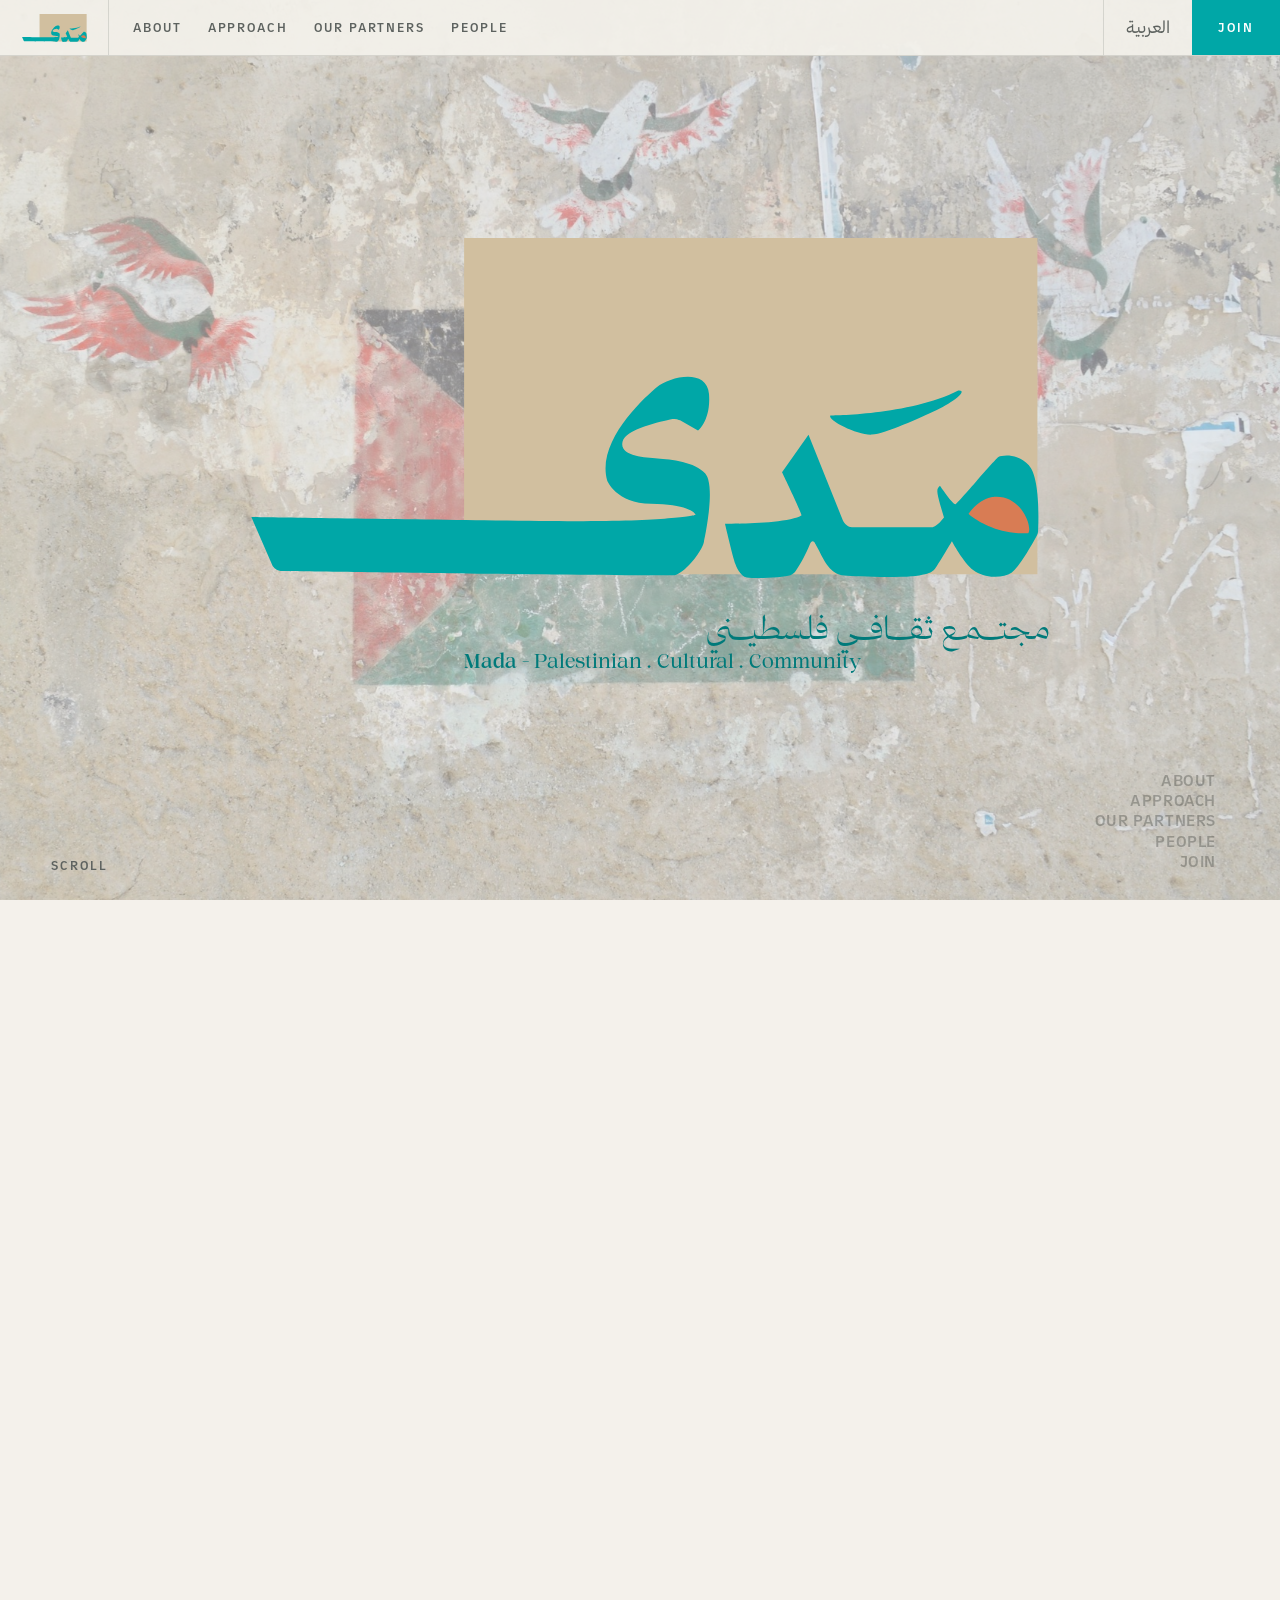
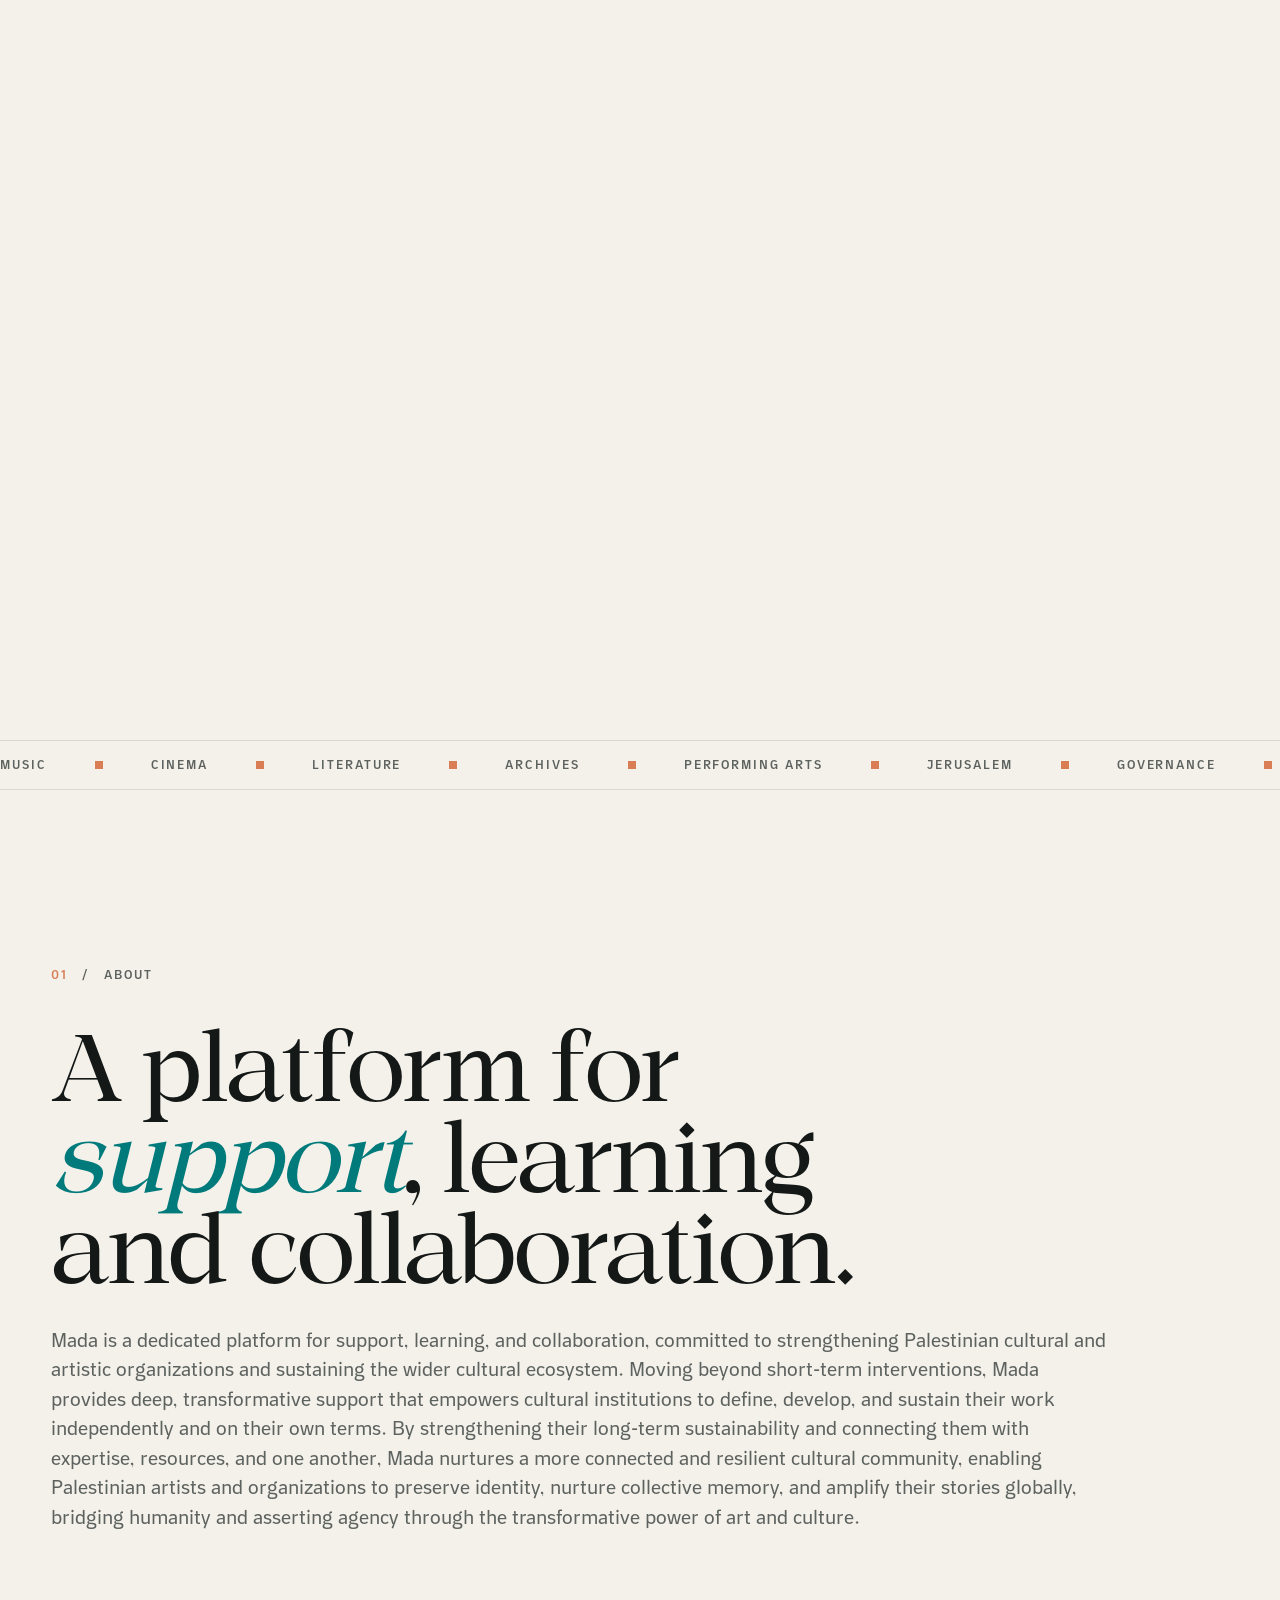
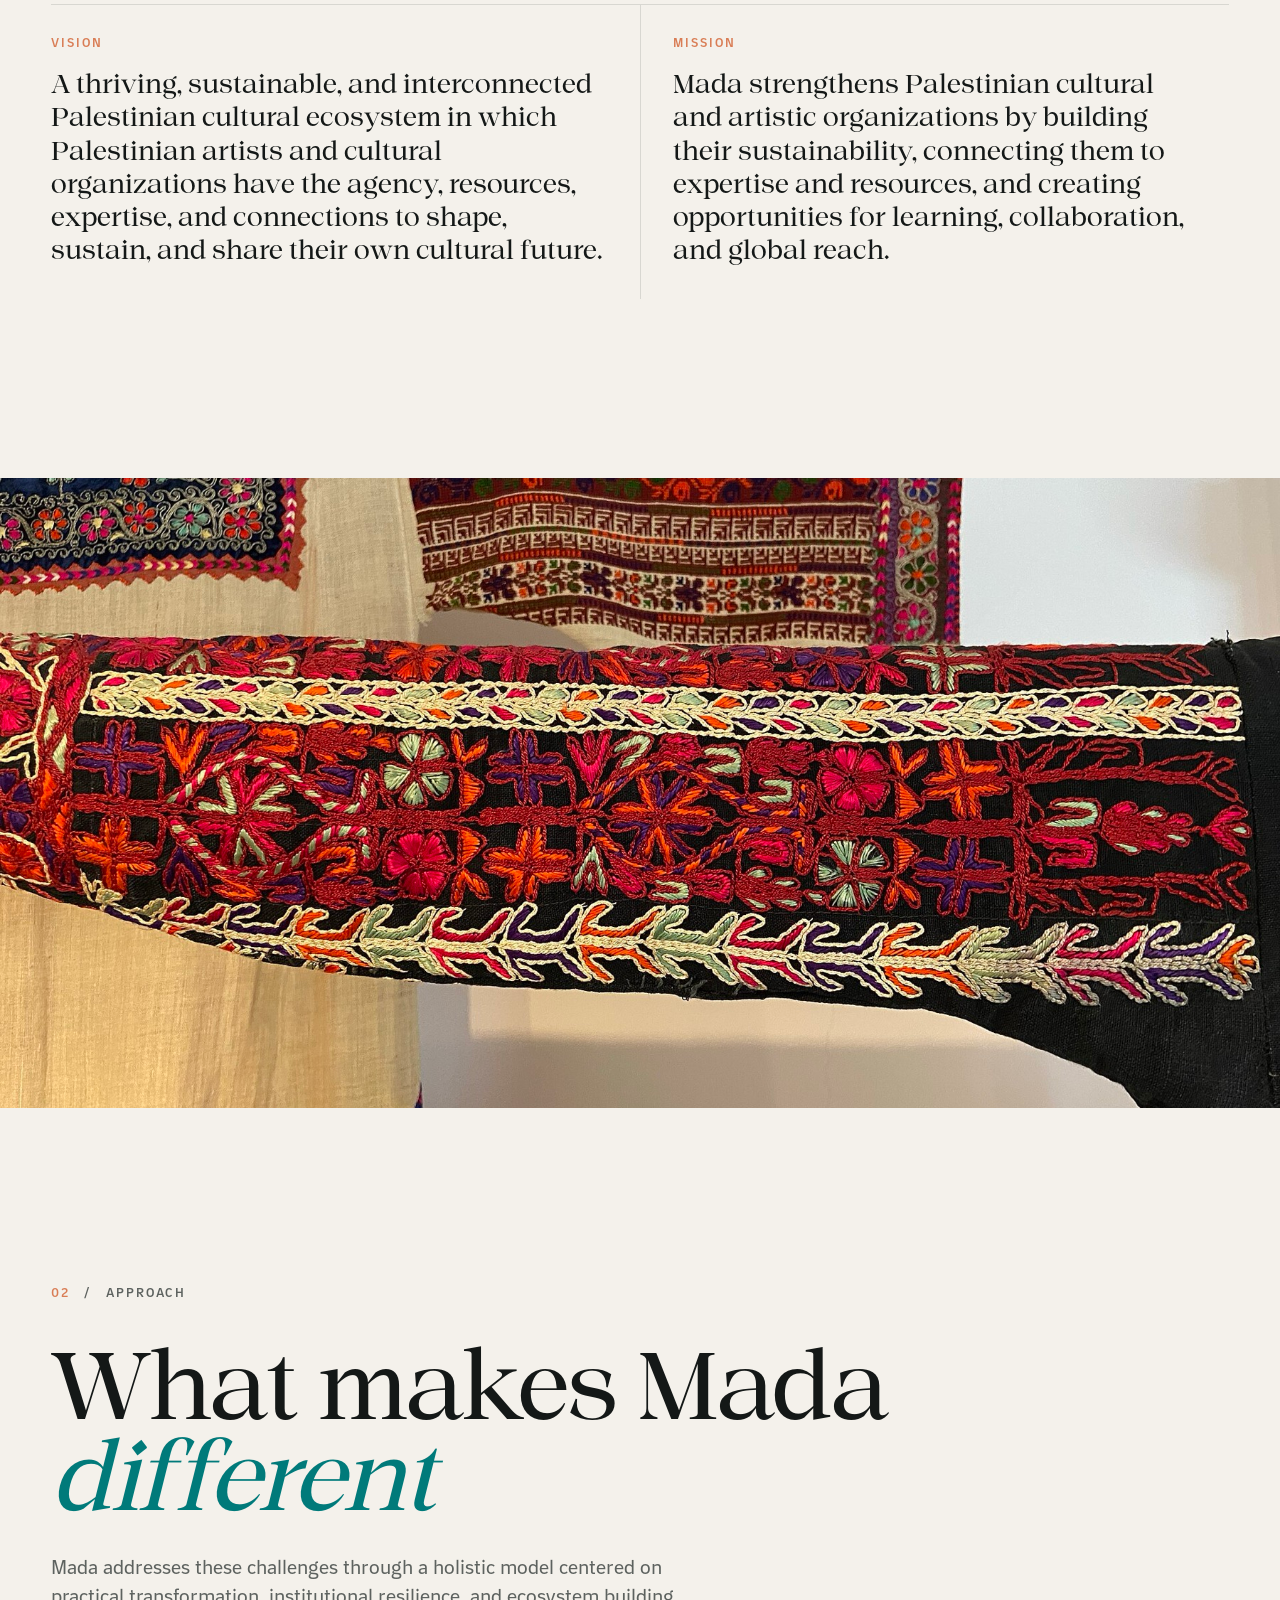
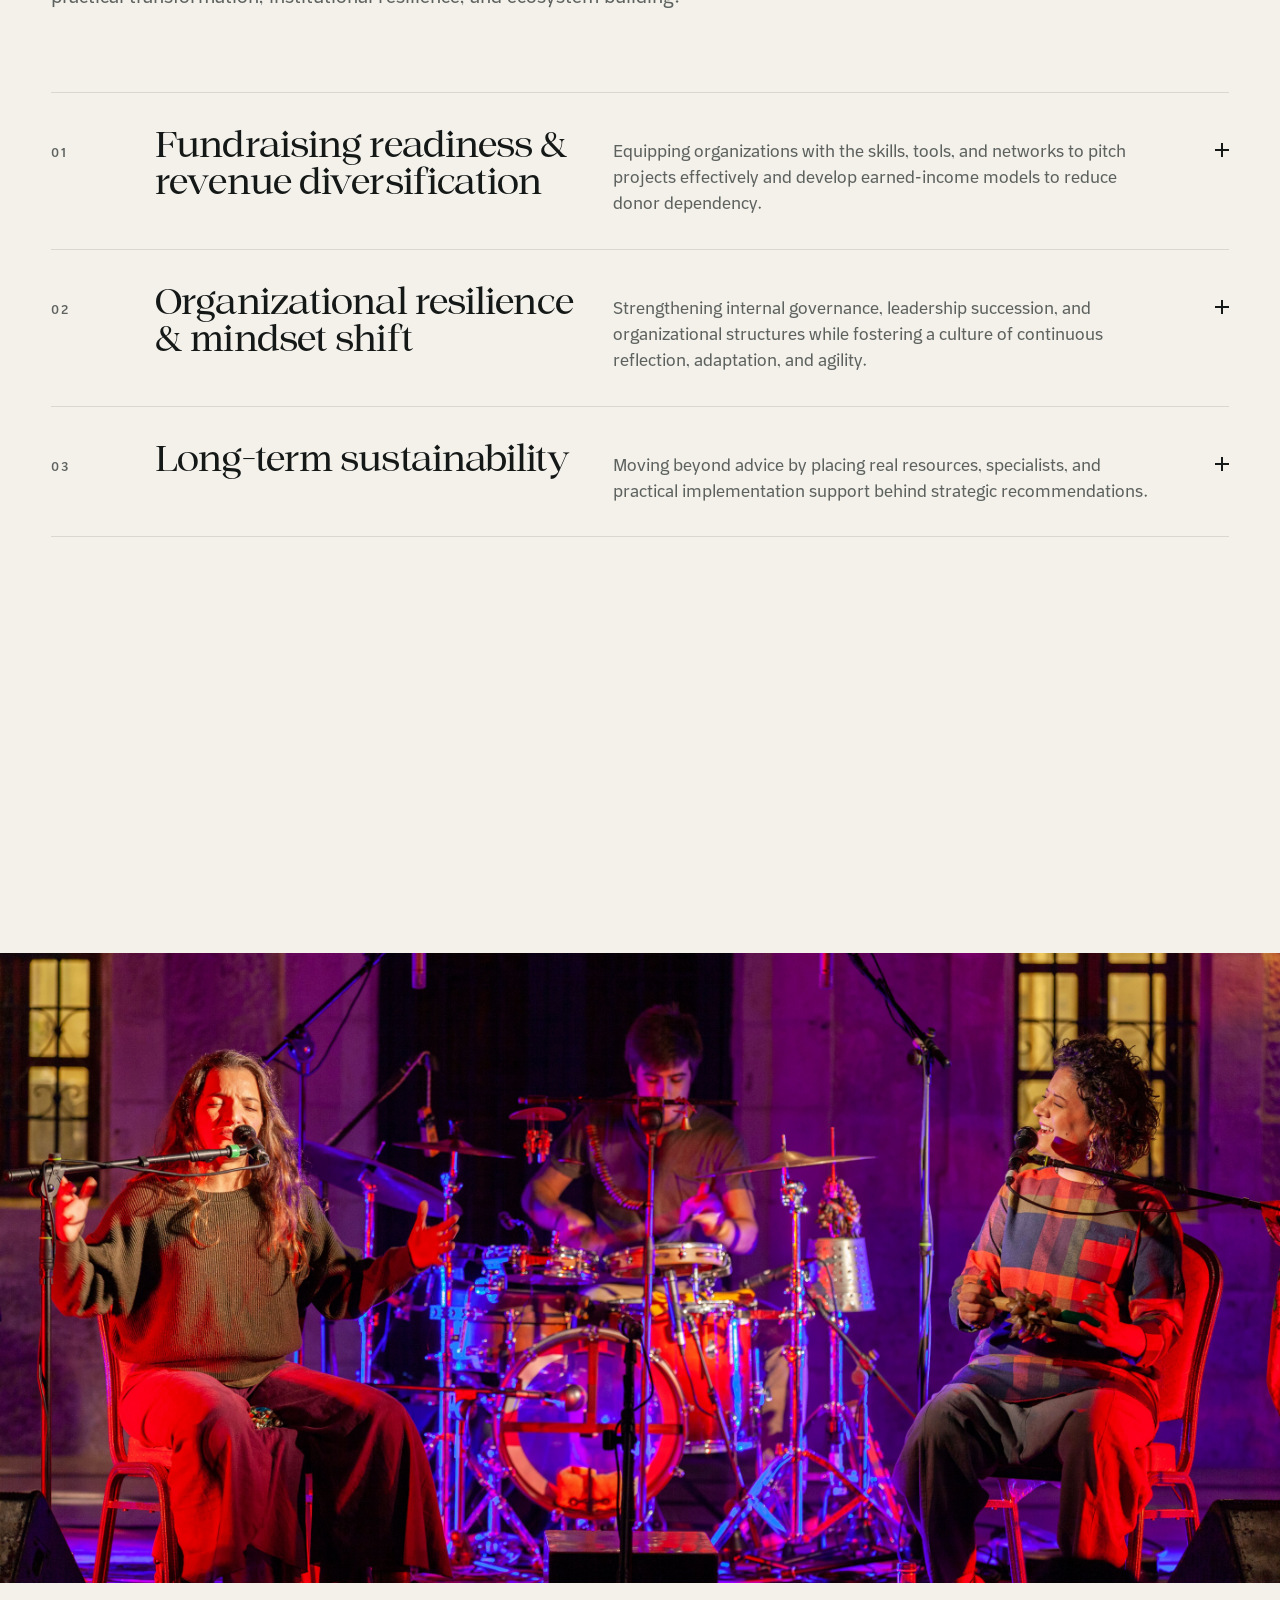
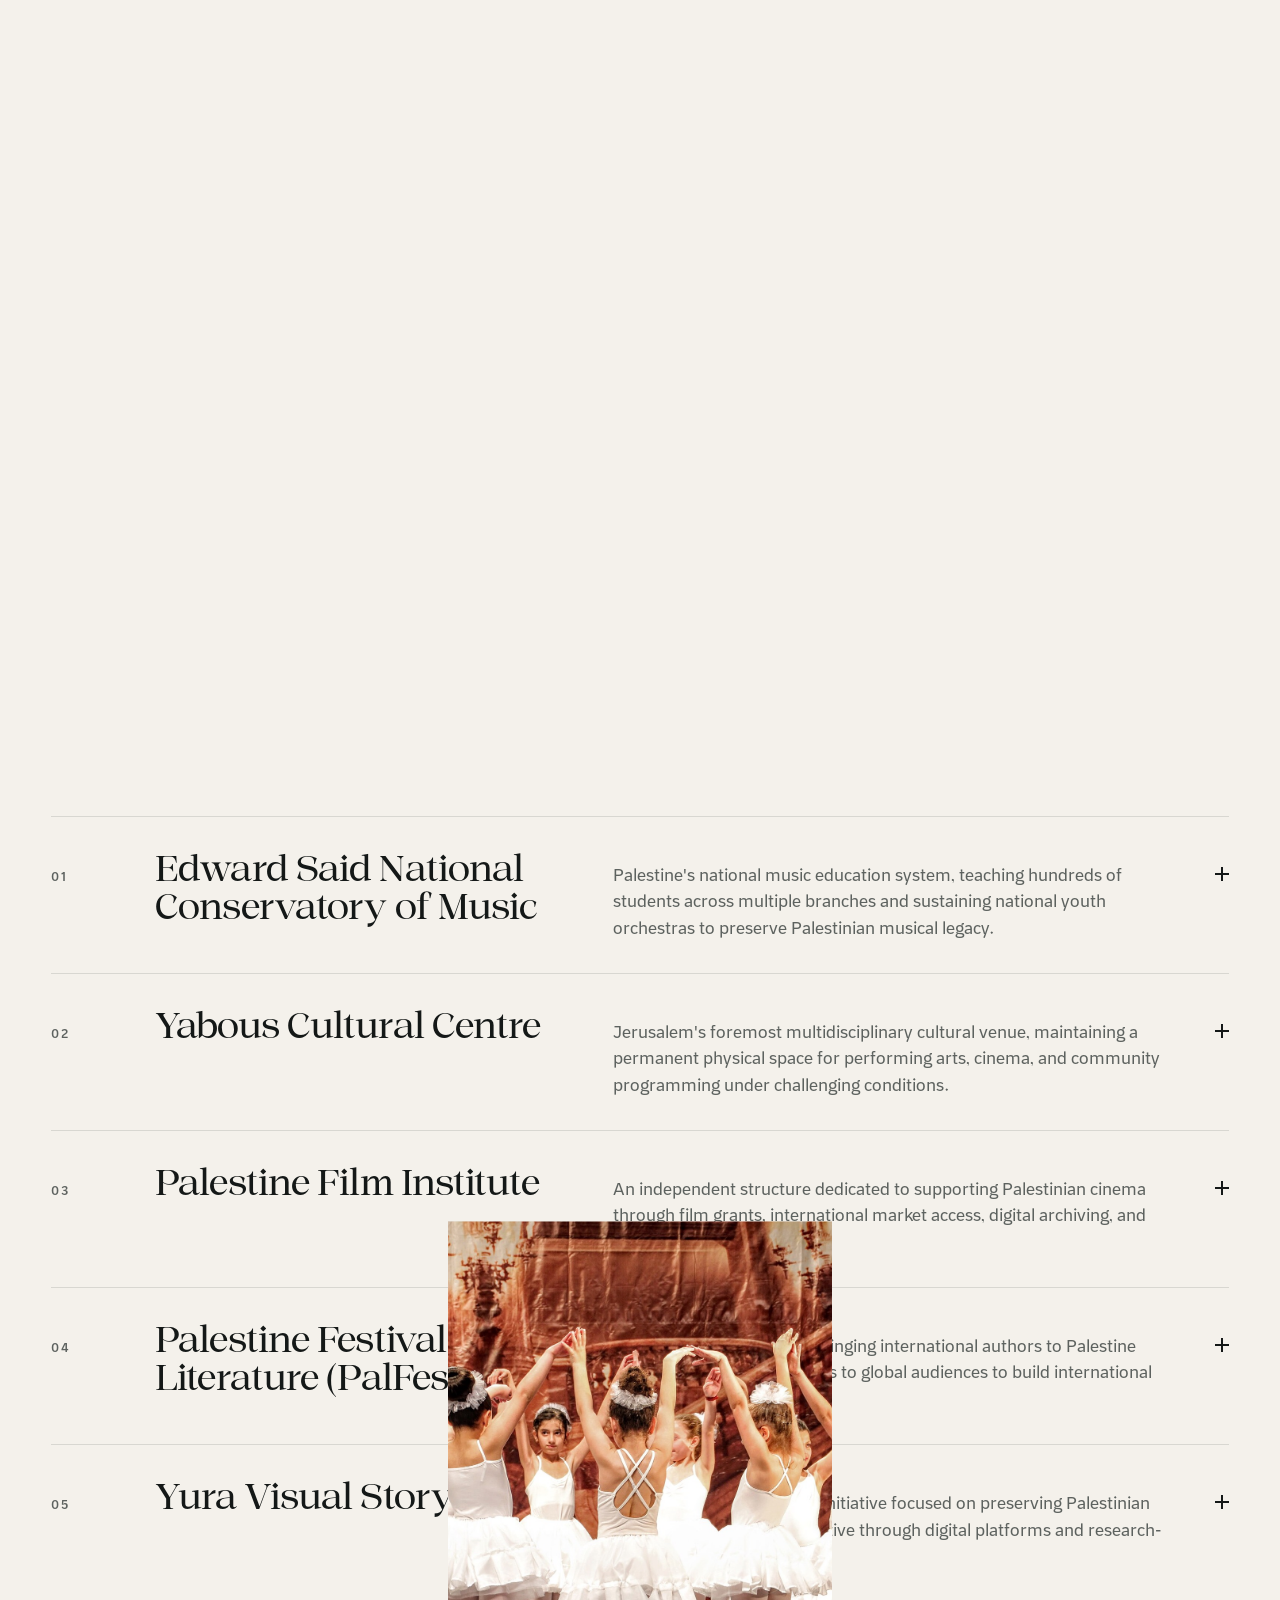
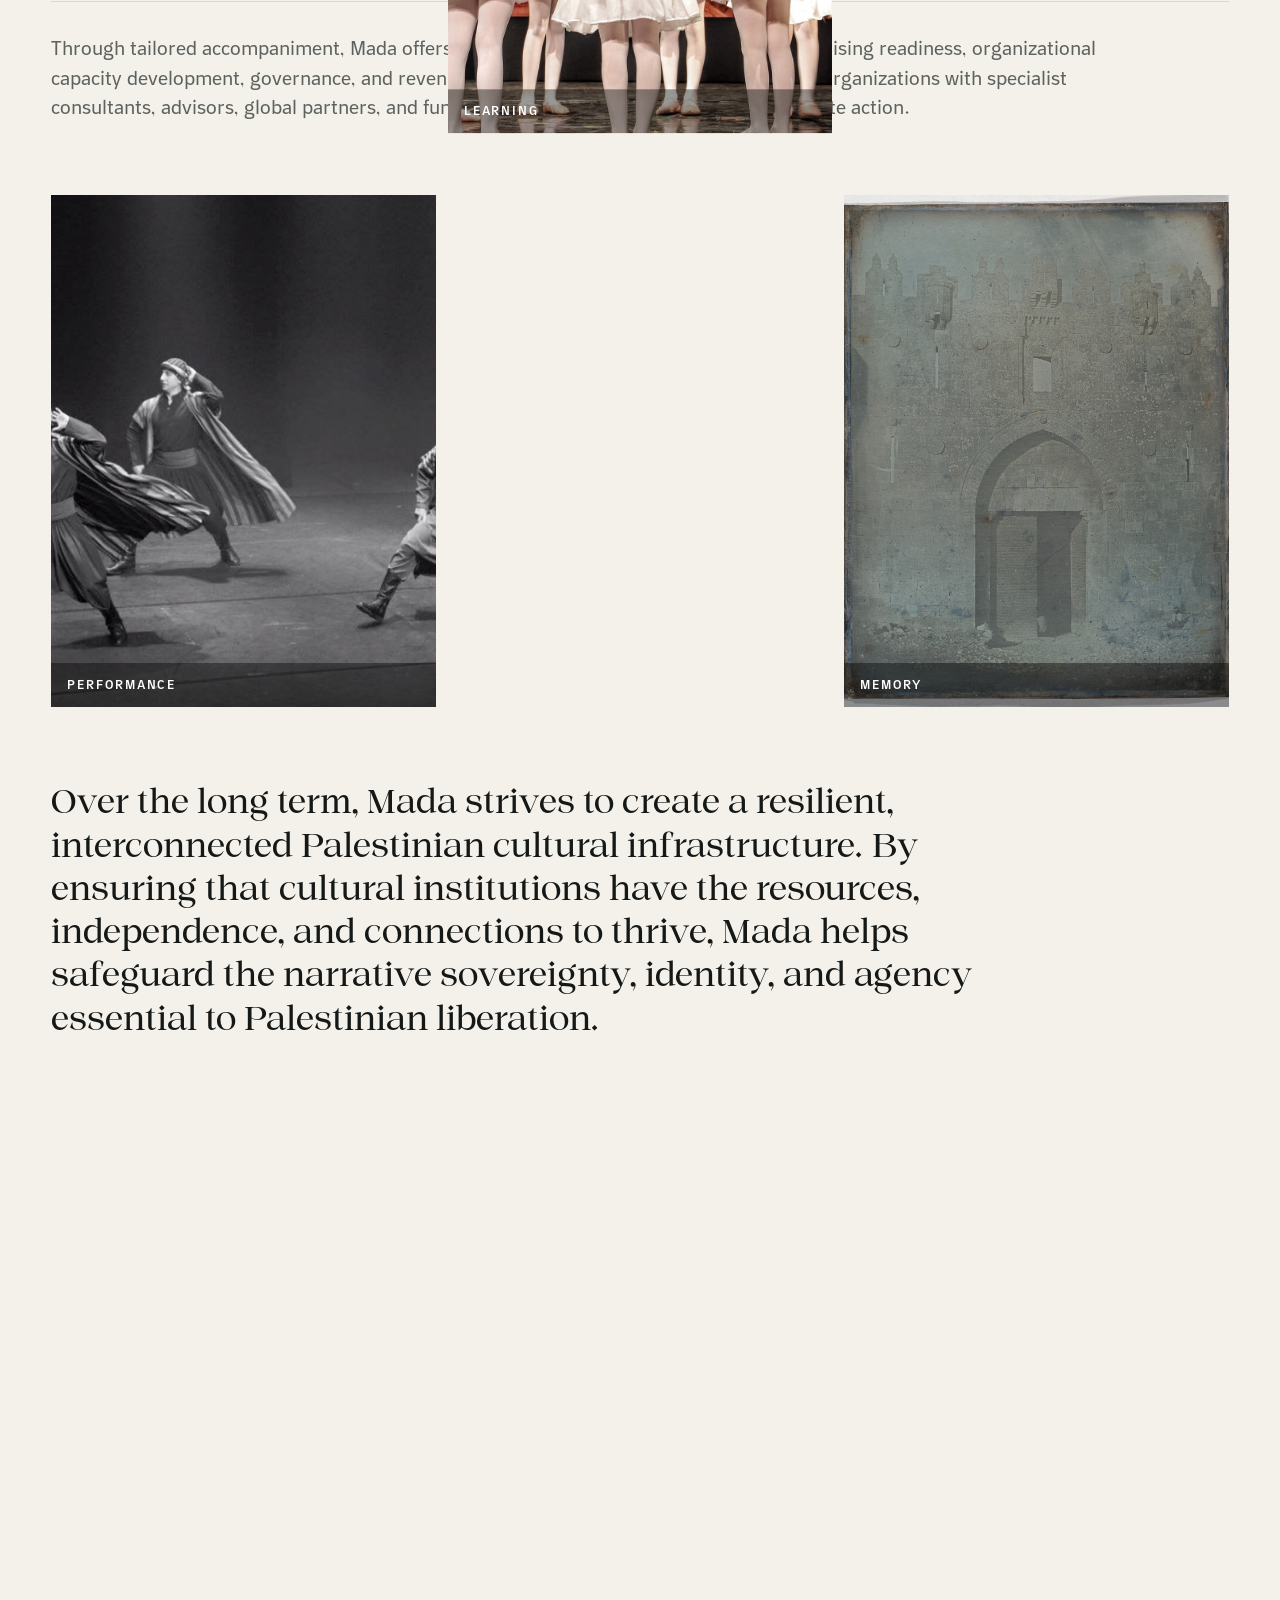
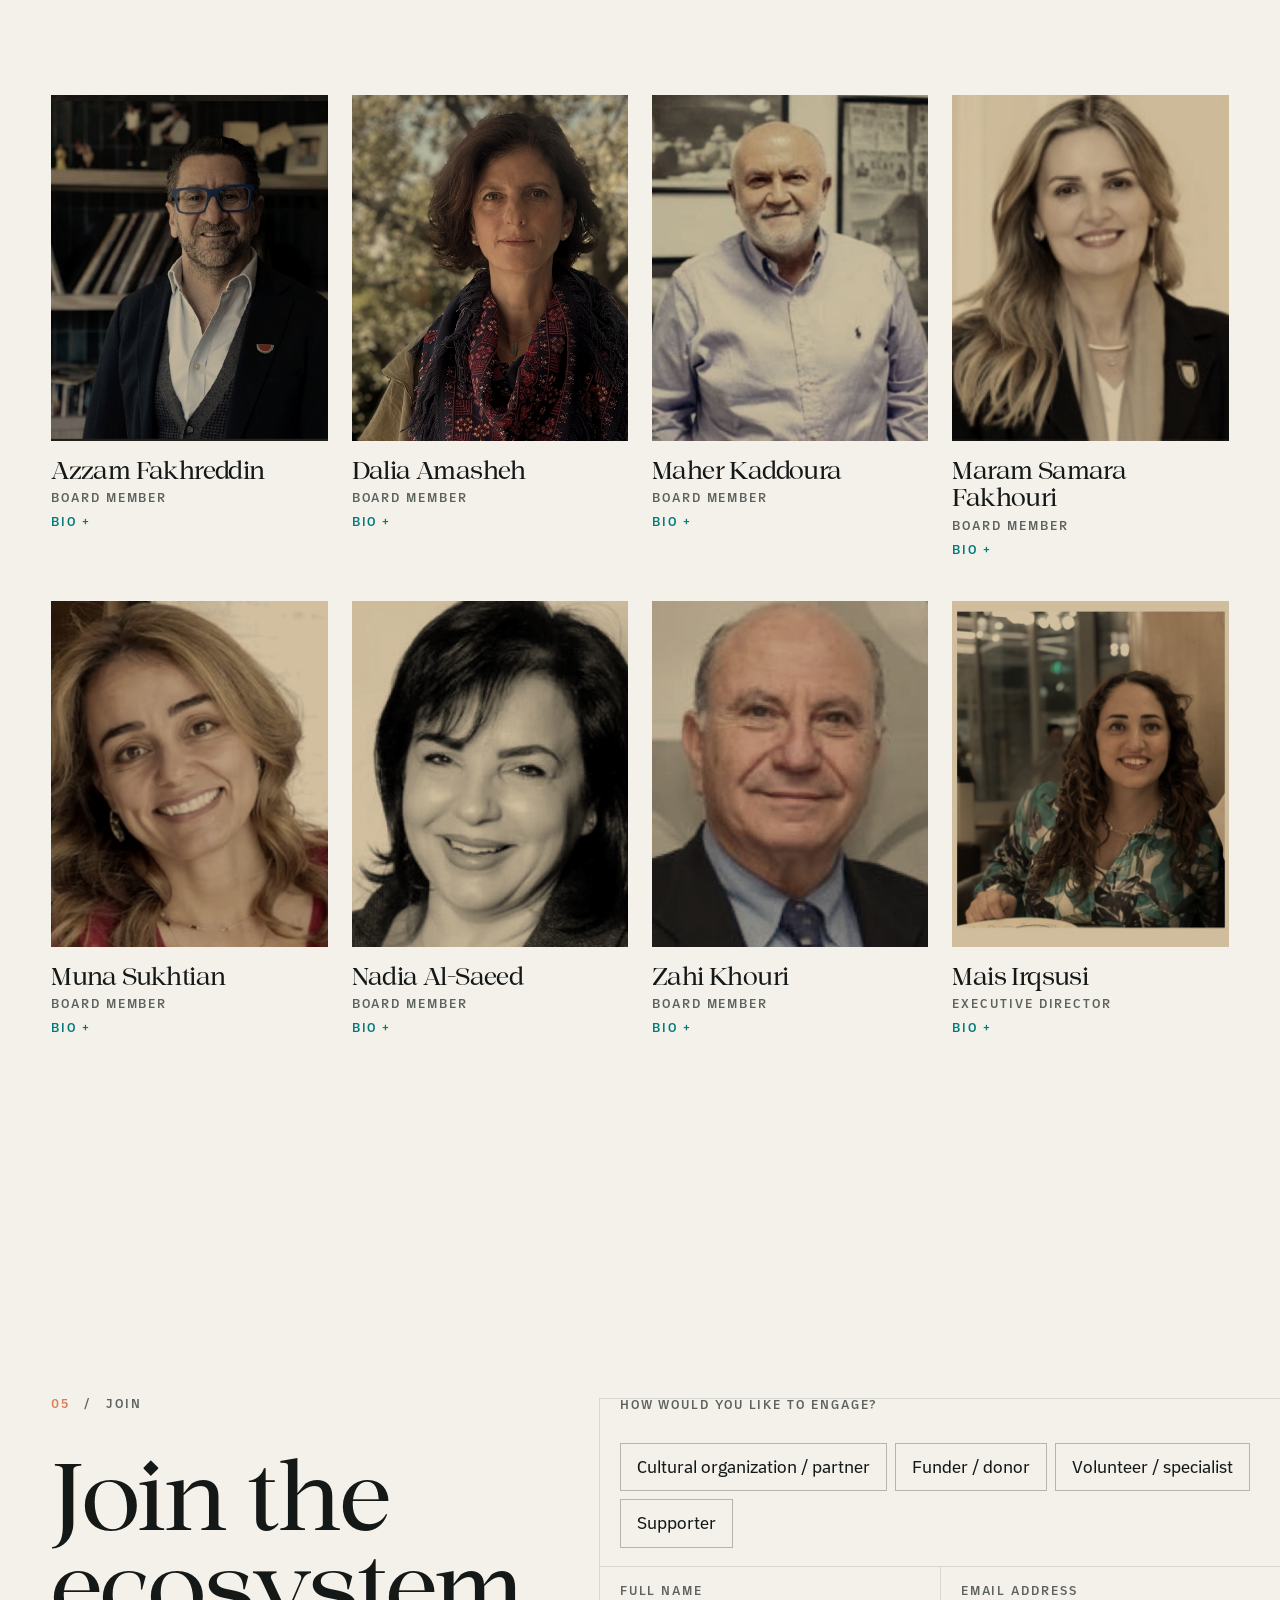
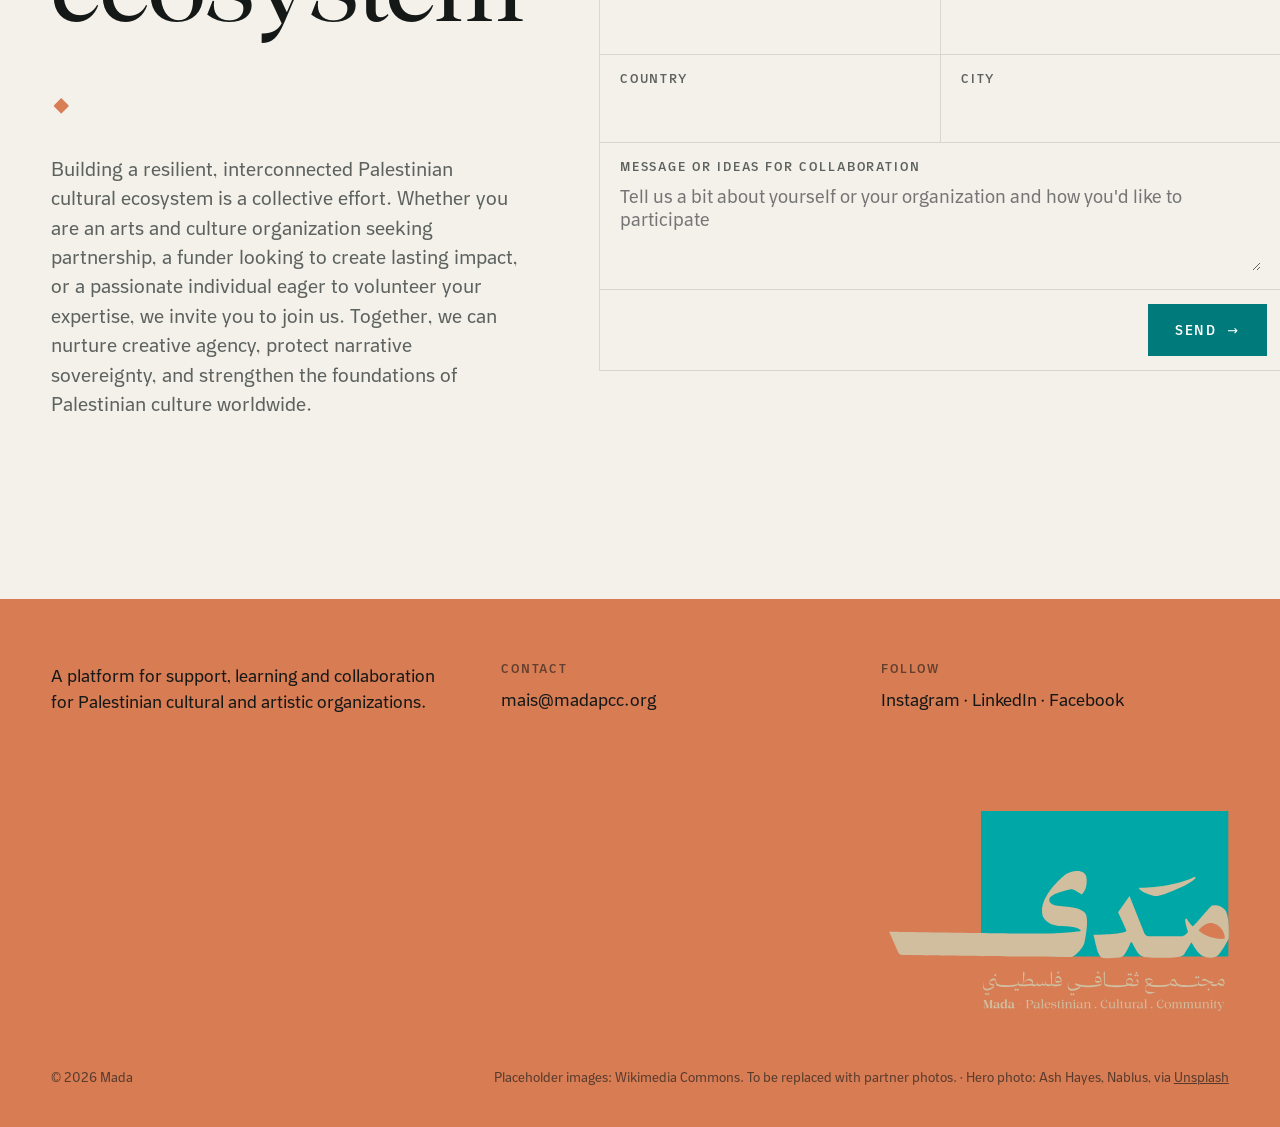
==== index.html @ 09525bff "Apply proofread Arabic copy" ====
<!doctype html>
<html lang="en" dir="ltr">
<head>
<meta charset="utf-8">
<meta name="viewport" content="width=device-width, initial-scale=1">
<title>Mada — Palestinian Cultural Community</title>
<meta name="description" content="Mada strengthens Palestinian cultural organizations so they can sustain their work on their own terms.">
<meta property="og:title" content="Mada — Palestinian Cultural Community">
<meta property="og:image" content="assets/logo.png">
<link rel="icon" href="assets/logo.png">
<style>
  /* Thmanyah license limits web embedding: confirm with ask@thmanyah.com before uploading these files live */
  @font-face { font-family: "Thmanyah Serif Display"; src: url(assets/fonts/thmanyahserifdisplay-Light.woff2) format("woff2"); font-weight: 300; font-display: swap; }
  @font-face { font-family: "Thmanyah Serif Display"; src: url(assets/fonts/thmanyahserifdisplay-Regular.woff2) format("woff2"); font-weight: 400; font-display: swap; }
  @font-face { font-family: "Thmanyah Serif Display"; src: url(assets/fonts/thmanyahserifdisplay-Medium.woff2) format("woff2"); font-weight: 500; font-display: swap; }
  @font-face { font-family: "Thmanyah Sans"; src: url(assets/fonts/thmanyahsans-Regular.woff2) format("woff2"); font-weight: 400; font-display: swap; }
  @font-face { font-family: "Thmanyah Sans"; src: url(assets/fonts/thmanyahsans-Medium.woff2) format("woff2"); font-weight: 500; font-display: swap; }
  @font-face { font-family: "Thmanyah Sans"; src: url(assets/fonts/thmanyahsans-Bold.woff2) format("woff2"); font-weight: 700; font-display: swap; }

  :root {
    /* brand */
    --sand: #d1bf9f; --teal: #00a8a8; --terra: #d97d55;
    /* roles */
    --bg: #f4f1eb; --surface: #ebe5da; --ink: #141817; --muted: #5d625f;
    --line: rgba(20, 24, 23, .12); --line-strong: rgba(20, 24, 23, .28);
    --accent: #007a7a; --on-accent: #fff; --invert-bg: #141817; --invert-fg: #f4f1eb;
    --display: "Thmanyah Serif Display", Georgia, serif;
    --text: "Thmanyah Sans", system-ui, sans-serif;
    --m: clamp(16px, 4vw, 56px);
    --ease: cubic-bezier(.16, 1, .3, 1);
  }
  * { box-sizing: border-box; }
  html { scroll-behavior: smooth; }
  body { margin: 0; background: var(--bg); color: var(--ink); font: 400 17px/1.55 var(--text); -webkit-font-smoothing: antialiased; overflow-x: hidden; }
  img { display: block; width: 100%; height: 100%; object-fit: cover; }
  a { color: inherit; text-decoration: none; }
  h1, h2, h3 { font-family: var(--display); font-weight: 400; margin: 0; letter-spacing: -.025em; }
  [dir="rtl"] :is(h1, h2, h3) { letter-spacing: 0; }
  p { margin: 0; }
  :focus-visible { outline: 2px solid var(--accent); outline-offset: 3px; }
  .label { font: 500 12px/1 var(--text); text-transform: uppercase; letter-spacing: .16em; }
  [dir="rtl"] .label { letter-spacing: 0; font-size: 14px; }

  /* Header */
  .bar { position: fixed; inset: 0 0 auto; z-index: 20; height: 56px; display: flex; align-items: stretch; background: color-mix(in srgb, var(--bg) 92%, transparent); border-bottom: 1px solid var(--line); }
  .bar > * { display: flex; align-items: center; }
  .bar .logo { padding: 0 20px; border-inline-end: 1px solid var(--line); }
  .bar .logo svg { height: 30px; width: 68px; }
  .bar nav { gap: 6px; padding: 0 14px; }
  .bar nav a { padding: 6px 10px; color: var(--muted); transition: color .15s, background .15s; }
  .bar nav a:hover, .bar nav a.on { color: #fff; background: #00a7a7; }
  .bar .end { margin-inline-start: auto; }
  .bar .lang { all: unset; cursor: pointer; padding: 0 22px; height: 100%; border-inline-start: 1px solid var(--line); color: var(--muted); }
  .bar .lang:hover { color: var(--ink); }
  .bar .cta-join { padding: 0 26px; height: 100%; background: #00a7a7; color: #fff; transition: background .2s; }
  .bar .cta-join:hover { background: var(--accent); }

  /* Section index */
  .index { position: fixed; bottom: 28px; inset-inline-end: 64px; z-index: 10; text-align: end; font: 500 15px/1.35 var(--text); text-transform: uppercase; letter-spacing: .04em; }
  .index { transition: transform .5s var(--ease); }
  .index.off { opacity: 0; pointer-events: none; }
  .index { transition: transform .5s var(--ease), opacity .4s; }
  .index a { display: block; color: var(--line-strong); transition: color .3s, opacity .5s var(--ease), transform .5s var(--ease); }
  .index a:not(.seen) { opacity: 0; transform: translateY(12px); pointer-events: none; }
  .index a { transition: color .3s, opacity .5s var(--ease), transform .5s var(--ease), font-size .4s var(--ease); }
  .index a.on { color: #00a7a7; font-weight: 700; font-size: 150%; }

  /* Hero: pinned while the mark assembles */
  .hero { height: 260vh; position: relative; }
  .stage { position: sticky; top: 0; height: 100svh; overflow: hidden; display: grid; place-items: center; }
  @keyframes spin { to { transform: rotate(360deg); } }
  .bgimg { position: absolute; inset: -6%; background: url(assets/img/hero-nablus.jpg) center / cover; opacity: .5; will-change: transform; }
  .mark { position: relative; width: min(78vw, 820px); transform: translateY(calc(var(--h, 0) * -24vh)) scale(calc(1 - var(--h, 0) * .5)); }
  .mark svg { width: 100%; height: auto; overflow: visible; display: block; }
  .mark .sq { transform-origin: 100% 50%; transform-box: fill-box; animation: sq 1.1s var(--ease) .2s both; }
  .mark .stroke { animation: stroke 1.3s var(--ease) .55s both; }
  .mark .mim { transform-box: fill-box; transform-origin: 50% 100%; animation: rise 1s var(--ease) 1s both; }
  .mark .fatha { transform-box: fill-box; animation: drop .9s var(--ease) 1.3s both; }
  .mark .dot { transform-box: fill-box; transform-origin: center; animation: pop .7s cubic-bezier(.3, 1.6, .5, 1) 1.6s both; }
  @keyframes sq { from { transform: scaleX(0); } }
  @keyframes stroke { from { transform: translateX(-60%); opacity: 0; } }
  @keyframes rise { from { transform: translateY(40%) scaleY(.6); opacity: 0; } }
  @keyframes drop { from { transform: translate(30px, -40px); opacity: 0; } }
  @keyframes pop { from { transform: scale(0); } }
  .tag { margin: 14px 0 0 28.5%; font-family: var(--display); color: var(--accent); line-height: 1.3; transition: opacity .8s var(--ease), transform .8s var(--ease); }
  .js .tag:not(.in) { opacity: 0; transform: translateY(10px); }
  .tag .ar { font-size: clamp(18px, 2.6vw, 34px); font-weight: 300; }
  .tag .en { font-size: clamp(12px, 1.5vw, 20px); }
  .tag .en b { font-weight: 500; }
  .lead { position: absolute; inset: auto 0 0; min-height: 34vh; padding: clamp(32px, 6vh, 64px) var(--m); display: grid; grid-template-columns: 1.4fr 1fr; gap: 32px; align-items: end; background: var(--terra); color: #fff; transform: translateY(calc((1 - var(--h, 0)) * 101%)); }
  .lead h1 { font-size: clamp(34px, 4.6vw, 76px); line-height: 1; }
  [dir="rtl"] .lead h1 { line-height: 1.2; }
  .lead p { max-width: 30em; color: rgba(255, 255, 255, .88); }
  .lead .btn:not(.solid) { color: #fff; border-color: rgba(255, 255, 255, .5); }
  .lead .btn:not(.solid):hover { background: #fff; color: var(--ink); }
  .lead .ctas { display: flex; gap: 10px; margin-top: 24px; flex-wrap: wrap; }
  .scrollhint { position: absolute; bottom: 28px; inset-inline-start: var(--m); color: var(--muted); opacity: calc(1 - var(--h, 0) * 3); }

  /* Buttons */
  .btn { display: inline-flex; align-items: center; gap: 10px; height: 52px; padding: 0 26px; font: 500 13px var(--text); text-transform: uppercase; letter-spacing: .14em; border: 1px solid var(--line-strong); background: transparent; color: var(--ink); cursor: pointer; transition: background .15s, color .15s, border-color .15s; }
  [dir="rtl"] .btn { letter-spacing: 0; font-size: 15px; }
  .btn:hover { background: var(--invert-bg); color: var(--invert-fg); border-color: transparent; }
  .btn.solid { background: var(--accent); color: var(--on-accent); border-color: transparent; }
  .btn.solid:hover { background: var(--invert-bg); }
  .btn .arr { transition: transform .3s var(--ease); }
  .btn:hover .arr { transform: translateX(4px); }
  [dir="rtl"] .btn .arr { transform: scaleX(-1); }

  /* Marquee */
  .marquee { border-block: 1px solid var(--line); overflow: hidden; padding: 18px 0; background: var(--bg); position: relative; z-index: 2; }
  .track { display: flex; gap: 48px; width: max-content; animation: slide 40s linear infinite; }
  [dir="rtl"] .track { animation-name: slide-rtl; }
  .marquee:hover .track { animation-play-state: paused; }
  .track span { display: inline-flex; align-items: center; gap: 48px; white-space: nowrap; color: var(--muted); }
  .track span::after { content: ""; width: 8px; height: 8px; background: var(--terra); }
  @keyframes slide { to { transform: translateX(-50%); } }
  @keyframes slide-rtl { to { transform: translateX(50%); } }

  /* Sections */
  section.block { padding: clamp(96px, 14vw, 180px) var(--m); position: relative; z-index: 2; background: var(--bg); }
  .head { display: flex; gap: 14px; color: var(--muted); margin-bottom: 40px; }
  .head b { color: var(--terra); font-weight: 500; }
  .big { font-size: clamp(44px, 7.4vw, 124px); line-height: .96; max-width: 14ch; }
  [dir="rtl"] .big { line-height: 1.2; }
  .big .w { display: inline-block; }
  .big .hl { color: var(--accent); font-style: italic; }
  [dir="rtl"] .big .hl { font-style: normal; }
  .sub { max-width: 34em; margin-top: 32px; color: var(--muted); font-size: 19px; }

  /* Rows with a cursor-following image */
  .rows { margin-top: 80px; border-top: 1px solid var(--line); }
  .row { display: grid; grid-template-columns: 80px 1.1fr 1.4fr 40px; gap: 24px; align-items: baseline; padding: 32px 0; border-bottom: 1px solid var(--line); }
  .row .n { color: var(--muted); }
  .row h3 { font-size: clamp(26px, 2.8vw, 44px); line-height: 1.05; transition: color .2s; }
  .row:hover h3 { color: var(--accent); }
  .row p { color: var(--muted); max-width: 36em; }
  .row .plus { justify-self: end; width: 14px; height: 14px; position: relative; transition: transform .4s var(--ease); }
  .row .plus::before, .row .plus::after { content: ""; position: absolute; background: var(--ink); inset: 6px 0; }
  .row .plus::after { inset: 0 6px; }
  .row:hover .plus { transform: rotate(90deg); }


  /* Media */
  .media { display: grid; grid-template-columns: repeat(3, 1fr); gap: 12px; margin-top: 72px; }
  .media figure { margin: 0; position: relative; aspect-ratio: 3/4; overflow: hidden; background: var(--surface); }
  .media figure:nth-child(2) { translate: 0 var(--par, 0); }
  .media img { transition: transform 1.2s var(--ease); }
  .media figure:hover img { transform: scale(1.06); }
  .media figcaption { position: absolute; inset: auto 0 0; padding: 16px; color: #fff; background: rgba(0, 0, 0, .4); display: flex; justify-content: space-between; }

  .sub.wide { max-width: 56em; }
  .vm { display: grid; grid-template-columns: 1fr 1fr; gap: 0; margin-top: 72px; border-top: 1px solid var(--line); }
  .vm > div { padding: 32px 32px 32px 0; }
  .vm > div + div { border-inline-start: 1px solid var(--line); padding-inline-start: 32px; }
  .vm .label { color: var(--terra); display: block; margin-bottom: 18px; }
  .vm p { font-family: var(--display); font-size: clamp(22px, 2vw, 30px); line-height: 1.3; }
  .logos { display: grid; grid-template-columns: repeat(5, minmax(0, 1fr)); border-top: 1px solid var(--line); border-inline-start: 1px solid var(--line); margin: 48px 0; }
  .logos .tile { display: flex; flex-direction: column; align-items: center; justify-content: center; gap: 14px; padding: 20px; text-align: center; border-bottom: 1px solid var(--line); border-inline-end: 1px solid var(--line); font-family: var(--display); font-size: 18px; line-height: 1.2; color: var(--muted); transition: background .2s, color .2s; }
  .logos .tile:hover { background: var(--surface); color: var(--ink); }
  .logos .tile span { font-size: 15px; }
  .logos img { height: 80px; max-width: 100%; width: auto; object-fit: contain; }
  .closing { font-family: var(--display); font-size: clamp(24px, 2.6vw, 40px); line-height: 1.3; max-width: 30em; margin-top: 72px; }
  /* Full-bleed photo band between sections; image drifts with scroll */
  .band { margin: 0; height: clamp(320px, 70vh, 720px); overflow: hidden; position: relative; z-index: 2; }
  .band img { width: 100%; height: 130%; object-fit: cover; translate: 0 var(--par, -15%); }
  /* Duotone: grayscale photo multiplied over sand, like one printed ink */
  .duo, .panel figure { background: var(--sand); }
  .duo img { filter: grayscale(.5) contrast(1.05); mix-blend-mode: multiply; }
  .board { display: grid; grid-template-columns: repeat(4, minmax(0, 1fr)); gap: 40px 24px; margin-top: 64px; }
  .member figure { margin: 0 0 16px; aspect-ratio: 4/5; overflow: hidden; }
  .member img { object-position: center 25%; transition: transform 1s var(--ease); }
  .member:hover img { transform: scale(1.04); }
  .member h3 { font-size: 24px; line-height: 1.15; }
  .member > .label { color: var(--muted); margin-top: 8px; }
  .member .bio { display: inline-block; margin-top: 12px; color: var(--accent); }

  /* Join */
  .join { display: grid; grid-template-columns: 1fr 1.1fr; gap: clamp(40px, 6vw, 96px); }
  .join .big .dot { color: var(--terra); }
  form { display: grid; grid-template-columns: 1fr 1fr; border-top: 1px solid var(--line); border-inline-start: 1px solid var(--line); align-self: start; }
  form > * { border-bottom: 1px solid var(--line); border-inline-end: 1px solid var(--line); }
  label { display: grid; gap: 8px; padding: 18px 20px; }
  label > span { color: var(--muted); }
  .full { grid-column: 1 / -1; }
  input, textarea { font: 400 18px var(--text); color: var(--ink); background: transparent; border: 0; padding: 4px 0; outline: 0; }
  label:focus-within { background: var(--surface); }
  textarea { min-height: 90px; resize: vertical; }
  .types { padding: 18px 20px; margin: 0; border-top: 0; border-inline-start: 0; }
  .types legend { padding: 0; color: var(--muted); }
  .types .opts { display: flex; flex-wrap: wrap; gap: 8px; margin-top: 14px; }
  .types label { padding: 0; display: block; }
  .types input { position: absolute; opacity: 0; }
  .types i { font-style: normal; display: inline-block; padding: 10px 16px; border: 1px solid var(--line-strong); cursor: pointer; transition: background .15s, color .15s; }
  .types i:hover { border-color: var(--ink); }
  .types input:checked + i { background: var(--invert-bg); color: var(--invert-fg); border-color: transparent; }
  .types input:focus-visible + i { outline: 2px solid var(--accent); outline-offset: 2px; }
  .send { display: flex; align-items: center; justify-content: space-between; gap: 16px; padding: 14px 14px 14px 20px; }
  .status { color: var(--muted); }
  .status.ok { color: var(--accent); } .status.err { color: #b0461f; }
  .hp { position: absolute; width: 1px; height: 1px; opacity: 0; overflow: hidden; pointer-events: none; }

  /* Footer */
  footer { position: relative; z-index: 2; background: #d87c54; color: var(--ink); padding: 64px var(--m) 40px; overflow: hidden; }
  footer .top { display: grid; grid-template-columns: 1.2fr 1fr 1fr; gap: 32px; }
  footer .top p { max-width: 24em; }
  footer .top .label { color: rgba(20, 24, 23, .6); margin-bottom: 12px; display: block; }
  footer .top a:hover { text-decoration: underline; text-underline-offset: 4px; }
  footer .logo-big { margin: 96px 0 0 auto; width: min(100%, 340px); }
  footer .logo-big img { width: 100%; height: auto; display: block; }
  footer .small { display: flex; justify-content: space-between; flex-wrap: wrap; gap: 12px; margin-top: 56px; font-size: 13px; color: rgba(20, 24, 23, .65); }
  @media (max-width: 860px) { footer .top { grid-template-columns: 1fr; } }

  /* Entrances (content stays visible without script) */
  .js .rv { opacity: 0; transform: translateY(28px); transition: opacity .9s var(--ease), transform .9s var(--ease); transition-delay: calc(var(--i, 0) * 70ms); }
  .js .rv.in { opacity: 1; transform: none; }
  .js .big .w { opacity: 0; transform: translateY(60%); transition: opacity .8s var(--ease), transform .8s var(--ease); transition-delay: calc(var(--i, 0) * 45ms); }
  .js .big.in .w { opacity: 1; transform: none; }

  @media (prefers-reduced-motion: reduce) {
    *, *::before, *::after { animation: none !important; transition-duration: .01ms !important; }
    .js .rv, .js .big .w { opacity: 1; transform: none; }
  }

  @media (max-width: 860px) {
    .bar nav, .index { display: none; }
    .bar .logo { padding: 0 14px; }
    .bar .lang { padding: 0 14px; }
    .bar .cta-join { padding: 0 16px; }
    .bar > * { min-width: 0; }
    .hero { height: 200vh; }
    .lead { grid-template-columns: 1fr; }
    .row { grid-template-columns: 40px 1fr 24px; } .row p { grid-column: 2 / 3; }
    .media { grid-template-columns: 1fr 1fr; } .media figure:first-child { grid-column: 1 / -1; aspect-ratio: 4/3; }
    .join, form, .vm { grid-template-columns: 1fr; }
    .vm > div + div { border-inline-start: 0; padding-inline-start: 0; border-top: 1px solid var(--line); }
    .logos { grid-template-columns: repeat(2, minmax(0, 1fr)); }
    .board { grid-template-columns: repeat(2, minmax(0, 1fr)); }
  }
</style>
</head>
<body>
<script>document.documentElement.classList.add("js")</script>

<svg width="0" height="0" style="position:absolute" aria-hidden="true">
  <defs>
    <g id="mada-mark">
      <g transform="translate(230.47 203.77)">
      <polygon class="sq" fill="#d1bf9f" points="275.7 243.9 570.4 243.9 570.4 0 154.4 0 154.4 217.6 275.7 243.9"/>
      <path class="dot" fill="#d87c54" d="M515.4,206.9c17.6,6.2,22.4,16.6,32.8,16.6s16.2-4.3,16.2-4.3l3.7-18.2-10.4-19.6-10.8-4.3-23,10.7-8.5,19.2Z"/>
      <path class="mim" fill="#00a7a7" d="M564.4,165.1c-9-9.8-20-7.3-22-6.5-2,.7-29.6,33.8-31.4,34.5-1.8.7-11.3-13.4-11.3-13.4-3.3,2.4-1.7,6.3,0,13.3l2.9,9.8-3.1,3.5c-3.6,3.4-6,3.6-6,3.6h-57.7c-2.6,0-5.6-2.7-6.6-5.1l-24.9-62.1-19.2,27.2s13.4,28,14.2,31.2c-9.4,6.5-55.6,6.2-55.6,6.2,0,0,5.4,23.3,7.6,29.4,1.3,3.8,3.5,6.5,5,8,.8.8,1.9,1.4,3.1,1.5,4.3.5,13,.6,22.4-.1s11.3-1.8,13.3-4.7c3.1-4.3,8-13.4,9.9-18.5,1.8-5,3.6-2.2,3.6-2.2,0,0,.2-.1,6.2,11.6,2.6,5.1,5.6,8.2,8.1,10,2.2,1.6,4.8,2.5,7.5,2.6,6.1.4,23.7,1.4,41.4.9,21.8-.7,23.2-4.8,24.3-5.9,1.1-1.1,12.3-20,12.3-20,0,0,8,15.3,15.6,21.1,7.6,5.8,21.1,6.2,27.6,1.8,5.4-3.6,15.1-20.8,18.2-26.6.7-1.3,1.1-2.7,1.1-4.1.4-8.4,1.1-38.6-6.6-47ZM563.7,214.1c-25.8,1.8-43.2-13.8-43.2-13.8,0,0,9.8-16,25.4-12,15.6,4,20.7,23.2,17.8,25.8Z"/>
      <path class="fatha" fill="#00a7a7" d="M420,128.7s57.3,0,93-18.1c7.5-.5-3.5,8.5-15.6,14.1-12.1,5.5-37.2,17.3-47.2,17.9-10,.6-32.2-10.4-30.1-13.9Z"/>
      <path class="stroke" fill="#00a7a7" d="M310.8,132l13.3,7.7s9.5-7.5,8-26.6c-1.5-19.1-28.6-12.6-37.7-5-9,7.5-44.2,39.2-36.2,67.8,0,0,6.2,16.5,31.9,16.9,25.7.3,32.6,6.5,32.2,8.2,0,0-21.6,5-92.9,4.4-71.3-.6-229.4-3-229.4-3l15.4,35.3s2.1,3.4,5.8,3.8c3.8.3,279.8,3.8,286,3.1,6.2-.7,19.5-16.1,21.2-24,1.7-7.9,8.2-41.1,1-49.7-7.2-8.6-25-10.3-34.6-11-9.6-.7-28.1-1.7-25.4-12.3,2.3-8.9,27.8-14.6,36.2-16.3,1.7-.3,3.5,0,5,.8Z"/>
      </g>
    </g>
  </defs>
</svg>

<header class="bar">
  <a class="logo" href="#top" aria-label="Mada home"><svg viewBox="215 195 595 265" aria-hidden="true"><use href="#mada-mark"/></svg></a>
  <nav class="label">
    <a href="#about" data-i18n="nAbout">About</a>
    <a href="#approach" data-i18n="nApproach">Approach</a>
    <a href="#partners" data-i18n="nWork">Our partners</a>
    <a href="#people" data-i18n="nPeople">People</a>
  </nav>
  <div class="end"></div>
  <button class="lang label" id="lang" type="button">العربية</button>
  <a class="cta-join label" href="#join" data-i18n="nJoin">Join</a>
</header>

<nav class="index" aria-label="Sections">
  <a href="#about" data-i18n="nAbout">About</a>
  <a href="#approach" data-i18n="nApproach">Approach</a>
  <a href="#partners" data-i18n="nWork">Our partners</a>
  <a href="#people" data-i18n="nPeople">People</a>
  <a href="#join" data-i18n="nJoin">Join</a>
</nav>

<main id="top">
  <div class="hero" id="hero">
    <div class="stage">
      <div class="bgimg" id="bgimg" aria-hidden="true"></div>
      <div class="mark">
        <svg viewBox="215 195 595 265" role="img" aria-label="Mada"><use href="#mada-mark"/></svg>
        <div class="tag" aria-hidden="true" id="tag"><div class="ar" dir="rtl" lang="ar">مجتـــمـــع ثقـــافـــي فلسطيـــني</div><div class="en" dir="ltr"><b>Mada</b> - Palestinian . Cultural . Community</div></div>
      </div>
      <p class="scrollhint label" data-i18n="scroll">Scroll</p>
      <div class="lead">
        <h1 data-i18n="h1">Strengthening the cultural infrastructure for Palestinian agency</h1>
        <div>
          <p data-i18n="lead">Preserving memory, nurturing identity, and building a sustainable, interconnected Palestinian cultural ecosystem.</p>
          <div class="ctas">
            <a class="btn solid" href="#join"><span data-i18n="cta">Join the ecosystem</span><span class="arr">→</span></a>
            <a class="btn" href="https://thisweekinpalestine.com/guarding-the-guardians-of-heritage-culture-and-narrative/" target="_blank" rel="noopener" data-i18n="more">Read the article</a>
          </div>
        </div>
      </div>
    </div>
  </div>

  <div class="marquee label" aria-hidden="true"><div class="track" id="track"></div></div>

  <section class="block" id="about">
    <div class="head label rv"><b>01</b> / <span data-i18n="nAbout">About</span></div>
    <h2 class="big" data-split data-i18n="abTitle">A platform for <span class="hl">support</span>, learning and collaboration.</h2>
    <p class="sub wide rv" data-i18n="abIntro">Mada is a dedicated platform for support, learning, and collaboration, committed to strengthening Palestinian cultural and artistic organizations and sustaining the wider cultural ecosystem. Moving beyond short-term interventions, Mada provides deep, transformative support that empowers cultural institutions to define, develop, and sustain their work independently and on their own terms. By strengthening their long-term sustainability and connecting them with expertise, resources, and one another, Mada nurtures a more connected and resilient cultural community, enabling Palestinian artists and organizations to preserve identity, nurture collective memory, and amplify their stories globally, bridging humanity and asserting agency through the transformative power of art and culture.</p>
    <div class="vm">
      <div class="rv"><span class="label" data-i18n="vT">Vision</span><p data-i18n="vision">A thriving, sustainable, and interconnected Palestinian cultural ecosystem in which Palestinian artists and cultural organizations have the agency, resources, expertise, and connections to shape, sustain, and share their own cultural future.</p></div>
      <div class="rv" style="--i:1"><span class="label" data-i18n="mT">Mission</span><p data-i18n="mission">Mada strengthens Palestinian cultural and artistic organizations by building their sustainability, connecting them to expertise and resources, and creating opportunities for learning, collaboration, and global reach.</p></div>
    </div>
  </section>

  <figure class="band" data-par><img src="assets/img/sleeves.jpg" alt="" loading="lazy"></figure>

  <section class="block" id="approach">
    <div class="head label rv"><b>02</b> / <span data-i18n="nApproach">Approach</span></div>
    <h2 class="big" data-split data-i18n="aTitle">What makes Mada <span class="hl">different</span></h2>
    <p class="sub rv" data-i18n="aSub">Mada addresses these challenges through a holistic model centered on practical transformation, institutional resilience, and ecosystem building.</p>
    <div class="rows">
      <div class="row rv" data-img="oud.jpg"><span class="n label">01</span><h3 data-i18n="p1t">Fundraising readiness &amp; revenue diversification</h3><p data-i18n="p1">Equipping organizations with the skills, tools, and networks to pitch projects effectively and develop earned-income models to reduce donor dependency.</p><span class="plus"></span></div>
      <div class="row rv" data-img="sleeves.jpg"><span class="n label">02</span><h3 data-i18n="p2t">Organizational resilience &amp; mindset shift</h3><p data-i18n="p2">Strengthening internal governance, leadership succession, and organizational structures while fostering a culture of continuous reflection, adaptation, and agility.</p><span class="plus"></span></div>
      <div class="row rv" data-img="olive.jpg"><span class="n label">03</span><h3 data-i18n="p3t">Long-term sustainability</h3><p data-i18n="p3">Moving beyond advice by placing real resources, specialists, and practical implementation support behind strategic recommendations.</p><span class="plus"></span></div>
      <div class="row rv" data-img="alley.jpg"><span class="n label">04</span><h3 data-i18n="p4t">Collaboration &amp; the wider ecosystem</h3><p data-i18n="p4">True sustainability cannot happen in isolation. Mada connects organizations across disciplines, regions, and international networks to foster shared learning, resource exchange, and collective leadership. By developing a shared pool of expertise and building bridges to global partners, Mada helps create a resilient cultural infrastructure that protects Palestinian identity, narrative, and agency.</p><span class="plus"></span></div>
    </div>
  </section>

  <figure class="band" data-par><img src="assets/img/Mina_and_Friends_3983b772c1.jpg" alt="" loading="lazy"></figure>

  <section class="block" id="partners">
    <div class="head label rv"><b>03</b> / <span data-i18n="nWork">Our partners</span></div>
    <h2 class="big" data-split data-i18n="cTitle">The 2026 <span class="hl">pilot</span> cohort</h2>
    <p class="sub rv" data-i18n="cSub">In 2026, Mada launched its inaugural pilot cohort, partnering closely with five key institutions that represent diverse art forms, geographies, and roles within Palestinian cultural life.</p>
    <div class="logos rv" id="logos"></div>
    <div class="rows" id="orgs"></div>
    <p class="sub wide rv" data-i18n="cAcc">Through tailored accompaniment, Mada offers non-prescriptive support focused on fundraising readiness, organizational capacity development, governance, and revenue diversification. We also actively connect organizations with specialist consultants, advisors, global partners, and funders to help turn strategic plans into concrete action.</p>
    <div class="media">
      <figure class="rv"><img src="assets/img/dabke.jpg" alt="Dabke dancers" loading="lazy"><figcaption class="label"><span data-i18n="fg1">Performance</span></figcaption></figure>
      <figure class="rv" style="--i:1" id="par"><img src="assets/img/ballet.jpg" alt="Ballet students in Ramallah" loading="lazy"><figcaption class="label"><span data-i18n="fg2">Learning</span></figcaption></figure>
      <figure class="rv" style="--i:2"><img src="assets/img/gate.jpg" alt="Damascus Gate, Jerusalem, 1840s" loading="lazy"><figcaption class="label"><span data-i18n="fg3">Memory</span></figcaption></figure>
    </div>
    <p class="closing rv" data-i18n="cClose">Over the long term, Mada strives to create a resilient, interconnected Palestinian cultural infrastructure. By ensuring that cultural institutions have the resources, independence, and connections to thrive, Mada helps safeguard the narrative sovereignty, identity, and agency essential to Palestinian liberation.</p>
  </section>

  <section class="block" id="people">
    <div class="head label rv"><b>04</b> / <span data-i18n="nPeople">People</span></div>
    <h2 class="big" data-split data-i18n="pplTitle">The <span class="hl">people</span> behind Mada</h2>
    <div class="board" id="board"></div>
  </section>

  <section class="block join" id="join">
    <div>
      <div class="head label rv"><b>05</b> / <span data-i18n="nJoin">Join</span></div>
      <h2 class="big" data-split data-i18n="jTitle">Join the ecosystem<span class="dot">.</span></h2>
      <p class="sub rv" data-i18n="jText">Building a resilient, interconnected Palestinian cultural ecosystem is a collective effort. Whether you are an arts and culture organization seeking partnership, a funder looking to create lasting impact, or a passionate individual eager to volunteer your expertise, we invite you to join us. Together, we can nurture creative agency, protect narrative sovereignty, and strengthen the foundations of Palestinian culture worldwide.</p>
    </div>
    <form id="form" novalidate class="rv">
      <input class="hp" name="website" tabindex="-1" autocomplete="off" aria-hidden="true">
      <fieldset class="types full">
        <legend class="label" data-i18n="fType">How would you like to engage?</legend>
        <div class="opts">
          <label><input type="radio" name="type" value="Organization" required><i data-i18n="o1">Cultural organization / partner</i></label>
          <label><input type="radio" name="type" value="Funder"><i data-i18n="o2">Funder / donor</i></label>
          <label><input type="radio" name="type" value="Volunteer"><i data-i18n="o3">Volunteer / specialist</i></label>
          <label><input type="radio" name="type" value="Supporter"><i data-i18n="o4">Supporter</i></label>
        </div>
      </fieldset>
      <label><span class="label" data-i18n="fName">Full name</span><input name="name" required autocomplete="name"></label>
      <label><span class="label" data-i18n="fEmail">Email address</span><input name="email" type="email" required autocomplete="email"></label>
      <label><span class="label" data-i18n="fCountry">Country</span><input name="country" autocomplete="country-name"></label>
      <label><span class="label" data-i18n="fCity">City</span><input name="city" autocomplete="address-level2"></label>
      <label class="full"><span class="label" data-i18n="fMsg">Message or ideas for collaboration</span><textarea name="message" data-i18n-ph="fMsgPh" placeholder="Tell us a bit about yourself or your organization and how you'd like to participate"></textarea></label>
      <div class="send full"><p class="status" id="status" role="status" aria-live="polite"></p><button class="btn solid" type="submit"><span data-i18n="send">Send</span><span class="arr">→</span></button></div>
    </form>
  </section>
</main>


<footer>
  <div class="top">
    <p data-i18n="fAbout">A platform for support, learning and collaboration for Palestinian cultural and artistic organizations.</p>
    <div><span class="label" data-i18n="fContact">Contact</span><a href="mailto:mais@madapcc.org">mais@madapcc.org</a></div>
    <div><span class="label" data-i18n="fFollow">Follow</span><a href="#INSTAGRAM">Instagram</a> · <a href="#LINKEDIN">LinkedIn</a> · <a href="#FACEBOOK">Facebook</a></div>
  </div>
  <div class="logo-big rv" aria-hidden="true">
    <img src="assets/logo-var-2.svg" alt="">
  </div>
  <div class="small">
    <span>© 2026 Mada</span>
    <span><span data-i18n="credits">Placeholder images: Wikimedia Commons. To be replaced with partner photos.</span> · <span data-i18n="heroCredit">Hero photo: Ash Hayes, Nablus, via</span> <a href="https://unsplash.com/photos/qQ_3Se2Vy20" style="text-decoration:underline">Unsplash</a></span>
  </div>
</footer>

<script>
// Paste the Apps Script web-app URL here after deploying google-apps-script.gs
const ENDPOINT = "";
const $ = id => document.getElementById(id);

const ORGS = [
  { img: "thobe.jpg", video: "", logo: "logo-esncm.svg", url: "https://ncm.birzeit.edu/ar", en: ["Edward Said National Conservatory of Music", "Palestine's national music education system, teaching hundreds of students across multiple branches and sustaining national youth orchestras to preserve Palestinian musical legacy."],
    ar: ["معهد إدوارد سعيد الوطني للموسيقى", "منظومة تعليم موسيقي وطنية في فلسطين، يدرّس مئات الطلبة في فروع متعددة ويرعى أوركسترات شبابية وطنية تحفظ الإرث الموسيقي الفلسطيني."] },
  { img: "dabke.jpg", video: "", logo: "logo-yabous.png", url: "https://www.facebook.com/YabousCulturalCenter/?locale=ar_AR", en: ["Yabous Cultural Centre", "Jerusalem's foremost multidisciplinary cultural venue, maintaining a permanent physical space for performing arts, cinema, and community programming under challenging conditions."],
    ar: ["مركز يبوس الثقافي", "فضاء ثقافي متعدد التخصصات في القدس، يحافظ على مكان دائم للفنون الأدائية والسينما والبرامج المجتمعية في ظروف صعبة."] },
  { img: "alley.jpg", video: "", logo: "logo-pfi.svg", url: "https://www.palestinefilminstitute.org/", en: ["Palestine Film Institute", "An independent structure dedicated to supporting Palestinian cinema through film grants, international market access, digital archiving, and worldwide broadcasting."],
    ar: ["مؤسسة الفيلم الفلسطيني", "بنية مستقلة لدعم السينما الفلسطينية عبر منح الأفلام، والوصول إلى الأسواق الدولية، والأرشفة الرقمية، والبث حول العالم."] },
  { img: "ballet.jpg", video: "", logo: "logo-palfest.webp", url: "https://www.palfest.org/", en: ["Palestine Festival of Literature (PalFest)", "An annual literary festival bringing international authors to Palestine and taking Palestinian stories to global audiences to build international cultural solidarity."],
    ar: ["احتفالية فلسطين للأدب (بالفست)", "مهرجان أدبي سنوي يستضيف كتّابًا من العالم في فلسطين، ويحمل الحكايات الفلسطينية إلى جمهور عالمي لبناء تضامن ثقافي دولي."] },
  { img: "olive.jpg", video: "", logo: "logo-yura.svg", url: "https://yuraart.org/", en: ["Yura Visual Storytelling", "An archive and storytelling initiative focused on preserving Palestinian visual art, history, and narrative through digital platforms and research-driven publications."],
    ar: ["منظمة «يُرى» للسرد البصري", "مبادرة أرشيف وسرد تركّز على حفظ الفن البصري والتاريخ والرواية الفلسطينية عبر منصات رقمية ومنشورات قائمة على البحث."] }
];

// Bios from "Board members bios.docx". Arabic bios still to be translated by the client.
const BOARD = [
  ["azzam", "Azzam Fakhreddin", "عزّام فخر الدين", "Azzam Fakhreddin is a Jordanian entrepreneur and hospitality executive with over 30 years of experience. He holds a degree in Economics and a postgraduate qualification in Hotel and Restaurant Management. As Vice-Chairman and COO of ATICO Fakhreldin Group, he oversees business development across the Middle East and Europe. Beyond business, he is committed to Palestinian cultural heritage and humanitarian causes, having published Memories of '48 and co-produced Palestine 36, Palestine's official submission for the 2026 Academy Awards, while supporting various humanitarian initiatives for Gaza. His work reflects a commitment to using business, culture, and storytelling to strengthen community ties and preserve Palestinian narratives."],
  ["dalia", "Dalia Amasheh", "داليا عماشة", "Dalia Amasheh is a Jordanian cultural entrepreneur and arts leader with over 30 years of experience across the creative industries, cultural management, tourism, and events. She is the Founder and Managing Director of Young Minds for Culture and Entertainment and the driving force behind the Alwan International Children's Festival, which brings children and families together through performing arts, street theatre, and interactive artistic experiences. She has also played a key role in major cultural festivals in Jordan and Bahrain and serves on the board of Al Dana Amphitheatre in Bahrain. Dalia holds a master's degree in Tourism Planning and Development from the University of Surrey."],
  ["maher", "Maher Kaddoura", "ماهر قدورة", "Maher Kaddoura is a Jordan-based entrepreneur, author, speaker, and social innovator of Palestinian heritage. A civil engineering graduate of the University of Nottingham, he rose to become Managing Partner at Accenture in the Middle East before pursuing entrepreneurship and innovation. Through his books, talks, and consulting work, Maher champions creative problem-solving, resilience, and leapfrogging as pathways to meaningful change. Following the loss of his son, he founded the Hikmat Road Safety initiative to improve road safety in Jordan. Having explored more than 90 countries, Maher draws on his professional and personal experiences to inspire individuals and organizations to overcome challenges and create lasting impact."],
  ["maram", "Maram Samara Fakhouri", "مرام سمارة فاخوري", "Maram is a nonprofit leader with over two decades of experience in public service, international relations, and social impact initiatives. She previously served as Director of International Affairs at the King Abdullah Design & Development Bureau (KADDB) and worked with the Private Office of HM King Abdullah on strategic national initiatives. Dedicated to healthcare advocacy and youth empowerment, Maram co-founded Jordan's first nonprofit supporting underprivileged Multiple Sclerosis (MS) patients through holistic care and system-level advocacy at the Nemat Al Tawfiq Foundation. She is equally committed to enterprise education, equipping youth with entrepreneurial skills for long-term social resilience."],
  ["muna", "Muna Sukhtian", "منى سختيان", "Muna Sukhtian is a Jordanian leader with extensive experience across the private, public, and non-profit sectors. She is Board Chair of Microfund for Women, Jordan's largest not-for-profit microfinance institution, and has contributed to advancing financial inclusion internationally. Muna serves on the boards of several leading organizations, including the Crown Prince Foundation, Abdul Hameed Shoman Foundation, and Taawon in Palestine, reflecting her commitment to empowering women and youth and advancing social impact. She previously served as Chief of Staff to Queen Rania Al Abdullah and holds a degree in biochemistry from Harvard University and an MBA from INSEAD."],
  ["nadia", "Nadia Al-Saeed", "نادية السعيد", "Nadia Al-Saeed is a prominent Jordanian banking executive and business leader who served as CEO of Bank al Etihad for 17 years, from 2008 to 2025. With a background spanning banking and public service, she previously served as Jordan's Minister of Communications and Information Technology and held senior advisory and administrative roles in the sector. Recognized among Jordan's most influential women, Nadia has made significant contributions to the country's economic and social development. She holds a bachelor's degree in Economics and Business Administration from the University of Jordan and a master's degree in Finance and Business Administration from the American University in Cairo."],
  ["zahi", "Zahi Khouri", "زاهي خوري", "Zahi Khouri is a Palestinian-American entrepreneur and business leader, born in Jaffa, and founder of The Coca-Cola Company in Palestine. He co-founded major Palestinian companies, including Paltel and PADICO, and was a founding contributor to Ibtikar Fund, Palestine's first venture capital fund. He currently chairs the NGO Development Center in Jerusalem and the Board of Trustees of Dar Al-Kalima University in Bethlehem. Recognized with the 2015 Oslo Business for Peace Award, Zahi holds an MBA from INSEAD in France and a master's degree in Engineering from the University of Stuttgart in Germany."],
  ["mais", "Mais Irqsusi", "ميس عرقسوسي", "Mais Irqsusi is a leader, organizer, and educator, and the Executive Director of Mada. Her work spans arts and culture, education, and community organizing, with a longstanding commitment to Palestine. From 2008 to 2011, she worked with the Arab Education Forum, leading programs including Safar and Hakaya. She co-founded Ahel in 2011, supporting community organizing and leadership development in Palestine, and founded Community Organizing Europe in 2019. Mais spent six years as Executive Director of the Leading Change Network (LCN), building a global network of organizers and organizations advancing people-powered change. She brings a strong track record in building resilient organizations grounded in clear strategy, deep commitment to their mission, and accountability to the people they serve. Having coached and trained hundreds of campaigns worldwide, she now brings her experience in arts, culture, and network building to Mada, returning to a field that has been central to her journey.", ["Executive Director", "المديرة التنفيذية"]]
];

const MARQUEE = {
  en: ["Music", "Cinema", "Literature", "Archives", "Performing arts", "Jerusalem", "Governance", "Fundraising", "Collective memory", "Ecosystem"],
  ar: ["موسيقى", "سينما", "أدب", "أرشيف", "فنون أدائية", "القدس", "حوكمة", "تمويل", "ذاكرة جمعية", "منظومة"]
};

// Arabic copy: mada-arabic-copy.md (approved 16 Oct 2026)
const ar = {
  nAbout: "عن مدى", nApproach: "منهجيتنا", nWork: "شركاؤنا", nPeople: "الفريق", nJoin: "انضم", scroll: "مرّر",
  h1: "تعزيز البنية التحتية الثقافية من أجل الفاعلية الفلسطينية",
  lead: "نصون الذاكرة، ونرعى الهوية، ونبني منظومة ثقافية فلسطينية مستدامة ومترابطة.",
  cta: "انضم إلى مجتمعنا", more: "اقرأ المقال",
  abTitle: "منصة <span class=\"hl\">للدعم</span> والتعلّم والتعاون.",
  abIntro: "مدى منصة مخصّصة للدعم والتعلّم والتعاون، ملتزمة بتعزيز المؤسسات الثقافية والفنية الفلسطينية واستدامة المنظومة الثقافية الأوسع. تتجاوز مدى التدخلات قصيرة المدى، فتقدّم دعمًا عميقًا وتحويليًا يمكّن المؤسسات الثقافية من تحديد عملها وتطويره واستدامته باستقلالية ووفق شروطها. ومن خلال تعزيز استدامتها طويلة المدى وربطها بالخبرات والموارد وببعضها البعض، ترعى مدى مجتمعًا ثقافيًا أكثر ترابطًا ومرونة، يمكّن الفنانين والمؤسسات الفلسطينية من صون الهوية ورعاية الذاكرة الجمعية وإيصال حكاياتهم إلى العالم، بناءً لجسور إنسانية وتأكيدًا للفاعلية عبر قوة الفن والثقافة.",
  vT: "الرؤية", vision: "منظومة ثقافية فلسطينية مزدهرة ومستدامة ومترابطة، يمتلك فيها الفنانون والمؤسسات الثقافية الفلسطينية الفاعلية والموارد والخبرات والعلاقات لصياغة مستقبلهم الثقافي واستدامته ومشاركته.",
  mT: "الرسالة", mission: "تعزّز مدى المؤسسات الثقافية والفنية الفلسطينية من خلال بناء استدامتها، وربطها بالخبرات والموارد، وخلق فرص للتعلّم والتعاون والوصول إلى العالم.",
  aTitle: "ما الذي يميّز <span class=\"hl\">مدى</span>",
  aSub: "تتصدّى مدى لهذه التحديات عبر نموذج شامل يتمحور حول التحوّل العملي، والمرونة المؤسسية، وبناء المنظومة.",
  p1t: "الجاهزية لجمع التمويل وتنويع الإيرادات", p1: "تزويد المؤسسات بالمهارات والأدوات والشبكات لعرض مشاريعها بفاعلية، وتطوير نماذج دخل ذاتي تقلّل الاعتماد على المانحين.",
  p2t: "المرونة المؤسسية وتحوّل العقلية", p2: "تعزيز الحوكمة الداخلية والتعاقب القيادي والهياكل المؤسسية، مع ترسيخ ثقافة التأمّل المستمر والتكيّف والمرونة.",
  p3t: "الاستدامة طويلة المدى", p3: "تجاوز النصيحة بوضع موارد حقيقية وخبراء ودعم تنفيذي عملي خلف التوصيات الاستراتيجية.",
  p4t: "التعاون وتعزيز المنظومة الأوسع", p4: "لا يمكن للاستدامة الحقيقية أن تتحقق بمعزل عن الآخرين. تربط مدى المؤسسات عبر التخصصات والمناطق والشبكات الدولية لتعزيز التعلّم المشترك وتبادل الموارد والقيادة الجماعية. ومن خلال تطوير قاعدة خبرات مشتركة وبناء جسور مع شركاء عالميين، تساهم مدى في خلق بنية تحتية ثقافية مرنة تحمي الهوية والرواية والفاعلية الفلسطينية.",
  cTitle: "المجموعة <span class=\"hl\">التجريبية</span> 2026",
  cSub: "أطلقت مدى عام 2026 مجموعتها التجريبية الأولى، بشراكة وثيقة مع خمس مؤسسات رئيسية تمثّل فنونًا وجغرافيات وأدوارًا متنوعة في الحياة الثقافية الفلسطينية.",
  cAcc: "من خلال مرافقة مصمّمة لكل مؤسسة، تقدّم مدى دعمًا غير إملائي يركّز على الجاهزية لجمع التمويل وتطوير القدرات المؤسسية والحوكمة وتنويع الإيرادات. كما نربط المؤسسات بمستشارين وخبراء وشركاء وممولين عالميين لتحويل الخطط الاستراتيجية إلى عمل ملموس.",
  cClose: "على المدى البعيد، تسعى مدى إلى خلق بنية تحتية ثقافية فلسطينية مرنة ومترابطة. ومن خلال ضمان امتلاك المؤسسات الثقافية للموارد والاستقلالية والعلاقات اللازمة لتزدهر، تساهم مدى في صون السيادة على الرواية والهوية والفاعلية، وهي أساسية للتحرر الفلسطيني.",
  fg1: "أداء", fg2: "تعلّم", fg3: "ذاكرة",
  pplTitle: "<span class=\"hl\">الناس</span> وراء مدى", board: "عضو مجلس الإدارة", readBio: "السيرة",
  jTitle: "انضم إلى مجتمعنا<span class=\"dot\">.</span>",
  jText: "بناء مجتمع ثقافي فلسطيني مرن ومترابط بجهد جماعي. سواء كنت مؤسسة فنية وثقافية تبحث عن شراكة، أو جهة مانحة تسعى لأثر دائم، أو فردًا شغوفًا يرغب بالتطوع بخبرته، ندعوكم للانضمام إلينا. معًا نرعى الفاعلية الإبداعية، ونحمي السيادة على الرواية، ونقوّي أسس الثقافة الفلسطينية حول العالم.",
  fType: "كيف تودّ المشاركة؟", o1: "مؤسسة ثقافية / شريك", o2: "جهة مانحة / متبرّع", o3: "متطوع / مختص", o4: "داعم",
  fName: "الاسم الكامل", fEmail: "البريد الإلكتروني", fCountry: "الدولة", fCity: "المدينة", fMsg: "رسالة أو أفكار للتعاون",
  fMsgPh: "عرّفنا بنفسك أو بمؤسستك وكيف تودّ المشاركة", send: "إرسال",
  fAbout: "منصة للدعم والتعلّم والتعاون للمؤسسات الثقافية والفنية الفلسطينية.", fContact: "تواصل", fFollow: "تابعنا",
  credits: "صور مؤقتة من ويكيميديا كومنز، تُستبدل بصور الشركاء.", heroCredit: "صورة الواجهة: آش هايز، نابلس، عبر",
  ok: "شكرًا لك! وصلتنا رسالتك.", err: "تعذّر الإرسال. حاول مرة أخرى أو راسلنا عبر البريد.", req: "اختر نوع المشاركة وأضف اسمك وبريدك."
};
const en = { board: "Board member", readBio: "Bio", ok: "Thank you. We received your message.", err: "Couldn't send. Please try again or email us.", req: "Choose how you'd like to engage, and add your name and email." };
document.querySelectorAll("[data-i18n]").forEach(el => en[el.dataset.i18n] ??= el.innerHTML);
let lang = "en";
const t = k => (lang === "ar" ? ar : en)[k];


// Wrap each word of a headline so it can rise in sequence
function splitWords(el) {
  let i = 0;
  [...el.childNodes].forEach(n => {
    if (n.nodeType === 3) {
      const frag = document.createDocumentFragment();
      n.textContent.split(/(\s+)/).forEach(w => {
        if (!w) return;
        if (/^\s+$/.test(w)) return frag.append(w);
        const s = document.createElement("span"); s.className = "w"; s.style.setProperty("--i", i++); s.textContent = w; frag.append(s);
      });
      n.replaceWith(frag);
    } else { n.classList.add("w"); n.style.setProperty("--i", i++); }
  });
}

const io = new IntersectionObserver(es => es.forEach(e => { if (e.isIntersecting) { e.target.classList.add("in"); io.unobserve(e.target); } }), { threshold: .2 });

function render() {
  document.querySelectorAll("[data-i18n]").forEach(el => el.innerHTML = t(el.dataset.i18n));
  document.querySelectorAll("[data-split]").forEach(splitWords);
  const words = MARQUEE[lang].map(w => `<span>${w}</span>`).join("");
  $("track").innerHTML = words + words;
  $("orgs").innerHTML = ORGS.map((o, i) => `<a class="row rv" href="${o.video || "soon.html"}"${o.video ? ' target="_blank" rel="noopener"' : ""} style="--i:${i}"><span class="n label">0${i + 1}</span><h3>${o[lang][0]}</h3><p>${o[lang][1]}</p><span class="plus"></span></a>`).join("");
  document.querySelectorAll("[data-i18n-ph]").forEach(el => { en[el.dataset.i18nPh] ??= el.placeholder; el.placeholder = t(el.dataset.i18nPh); });
  $("logos").innerHTML = ORGS.map(o => `<a class="tile" href="${o.url}" target="_blank" rel="noopener"><img src="assets/img/${o.logo}" alt=""><span>${o[lang][0]}</span></a>`).join("");
  $("board").innerHTML = BOARD.map(([id, n, nAr, bio, role], i) => `<article class="member rv" style="--i:${i % 4}"><figure class="duo"><img src="assets/img/board/${id}.jpg" alt="${lang === "ar" ? nAr : n}" loading="lazy"></figure><h3>${lang === "ar" ? nAr : n}</h3><p class="label">${role ? role[+(lang === "ar")] : t("board")}</p>${bio ? `<a class="label bio" href="soon.html">${t("readBio")} +</a>` : ""}</article>`).join("");
  $("lang").textContent = lang === "ar" ? "English" : "العربية";
  document.querySelectorAll(".rv:not(.in), .big:not(.in)").forEach(el => io.observe(el));
}
function setLang(l) {
  lang = l;
  document.documentElement.lang = l;
  document.documentElement.dir = l === "ar" ? "rtl" : "ltr";
  render();
  try { localStorage.setItem("lang", l); } catch {}
}
$("lang").onclick = () => setLang(lang === "ar" ? "en" : "ar");

let mx = innerWidth / 2, my = innerHeight / 2, bx = 0, by = 0;
const bgimg = $("bgimg");
addEventListener("mousemove", e => { mx = e.clientX; my = e.clientY; });

// Scroll-driven: hero shrink, active section, parallax
const hero = $("hero"), root = document.documentElement, par = $("par"), bands = [...document.querySelectorAll("[data-par]")];
const still = matchMedia("(prefers-reduced-motion: reduce)").matches;
const ids = ["about", "approach", "partners", "people", "join"];
const index = document.querySelector(".index"), idxLinks = [...index.querySelectorAll("a")];
const links = [...document.querySelectorAll(".index a, .bar nav a")];
function frame() {
  const y = scrollY, vh = innerHeight;
  const h = Math.min(1, Math.max(0, (y - vh * .2) / (hero.offsetHeight - vh * 1.4)));
  root.style.setProperty("--h", h.toFixed(3));
  let cur = "";
  ids.forEach(id => { if ($(id).getBoundingClientRect().top < vh * .5) cur = id; });
  links.forEach(a => a.classList.toggle("on", a.getAttribute("href") === "#" + cur));
  // Index climbs from bottom to top with page progress; items appear as their section is reached
  // Reaches the top when the footer arrives, then fades out so it never covers the form
  const foot = document.querySelector("footer").getBoundingClientRect().top;
  const p = Math.min(1, y / Math.max(1, y + foot - vh));
  index.classList.toggle("off", foot < vh * .9);
  index.style.transform = `translateY(${(-p * (vh - 56 - index.offsetHeight - 56)).toFixed(1)}px)`;
  idxLinks.forEach(a => a.classList.toggle("seen", $(a.getAttribute("href").slice(1)).getBoundingClientRect().top < vh * .5));
  par.style.setProperty("--par", ((par.getBoundingClientRect().top - vh / 2) * -0.08).toFixed(1) + "px");
  if (!still) bands.forEach(b => { const r = b.getBoundingClientRect(); if (r.bottom > 0 && r.top < vh) b.style.setProperty("--par", (-15 + (r.top + r.height) / (vh + r.height) * 15).toFixed(2) + "%"); });
  // Hero background drifts opposite to the cursor
  bx += ((.5 - mx / innerWidth) * 5 - bx) * .06; by += ((.5 - my / vh) * 5 - by) * .06;
  bgimg.style.transform = `translate(${bx.toFixed(2)}%, ${by.toFixed(2)}%)`;
  requestAnimationFrame(frame);
}

let saved; try { saved = localStorage.getItem("lang"); } catch {}
setLang(saved === "ar" || location.hash === "#ar" ? "ar" : "en");
requestAnimationFrame(frame);
setTimeout(() => $("tag").classList.add("in"), 1800);

const form = $("form"), status = $("status");
form.onsubmit = async e => {
  e.preventDefault();
  if (form.website.value) return;
  if (!form.checkValidity()) { status.className = "status err"; status.textContent = t("req"); return; }
  const btn = form.querySelector("[type=submit]");
  btn.disabled = true;
  const data = new FormData(form);
  data.append("lang", lang);
  try {
    if (!ENDPOINT) throw new Error("No endpoint");
    await fetch(ENDPOINT, { method: "POST", body: data, mode: "no-cors" });
    form.reset();
    status.className = "status ok"; status.textContent = t("ok");
  } catch {
    status.className = "status err"; status.textContent = t("err");
  }
  btn.disabled = false;
};
</script>
</body>
</html>
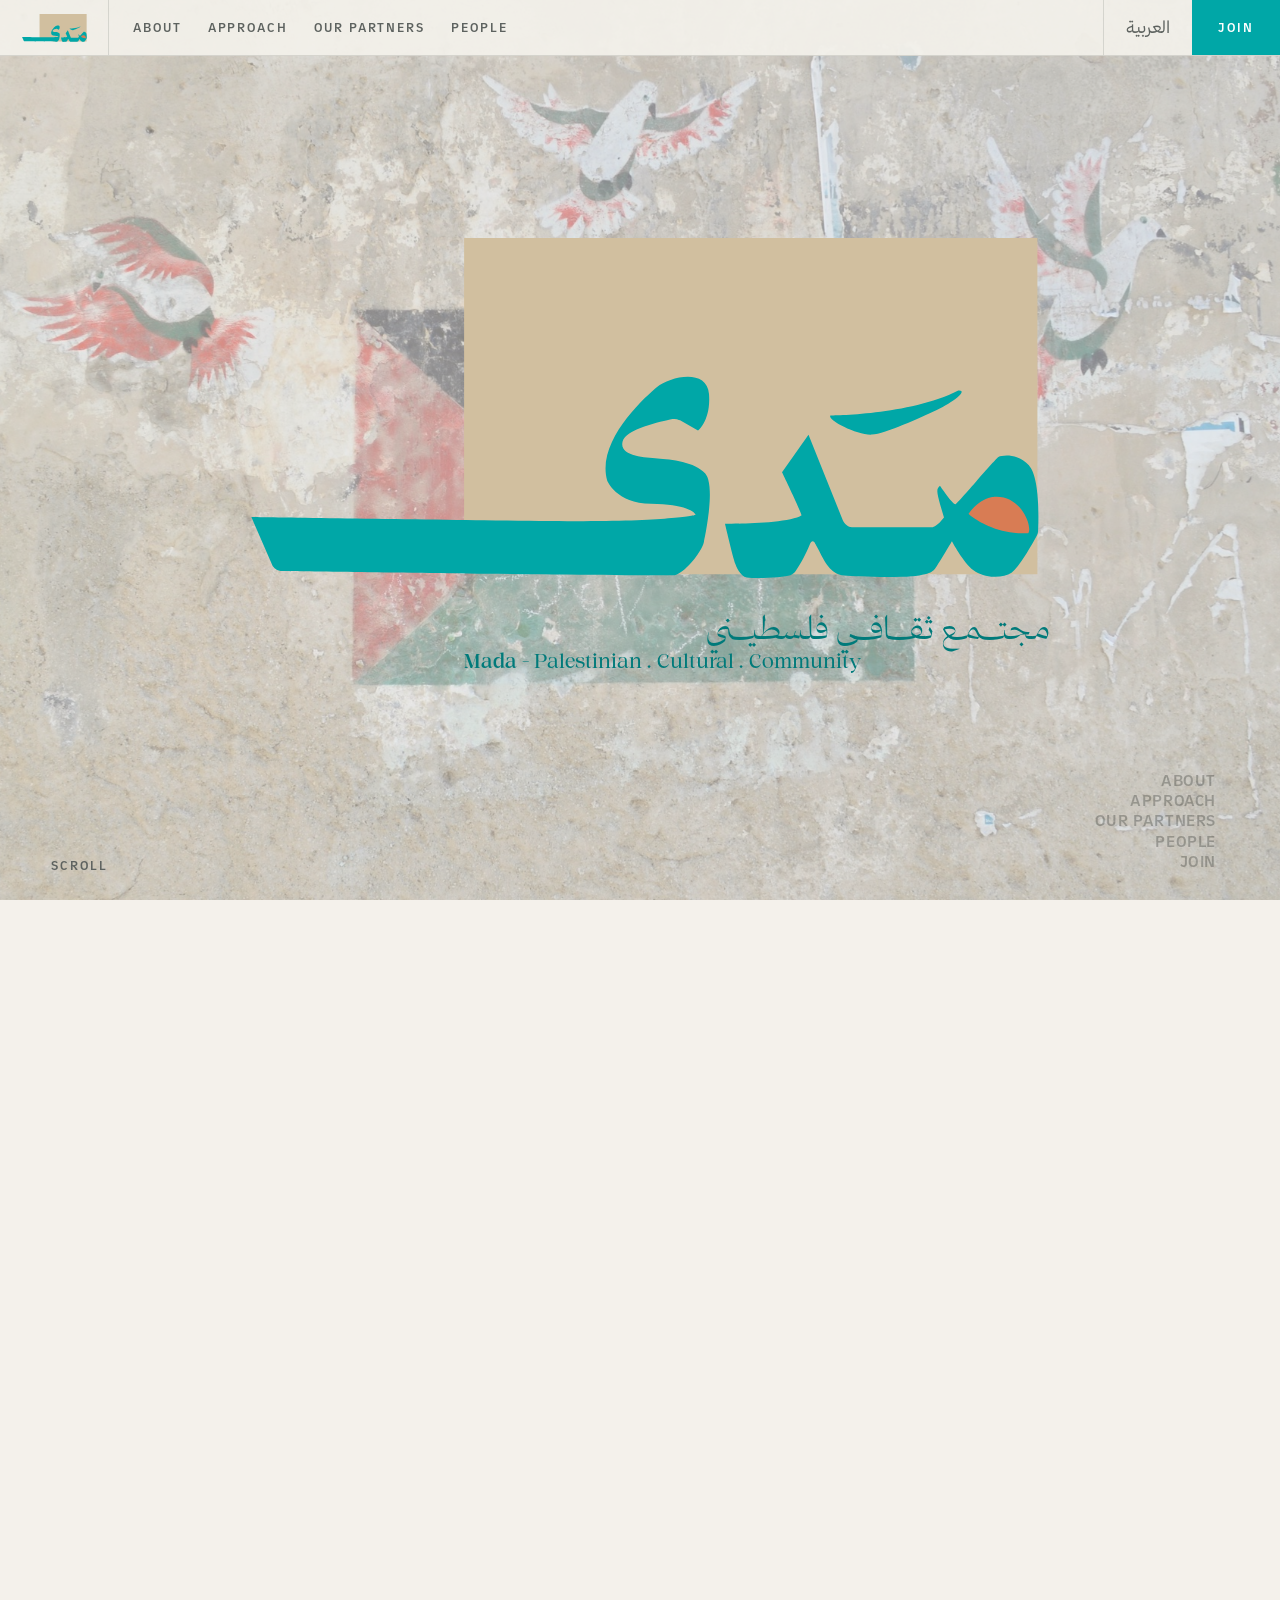
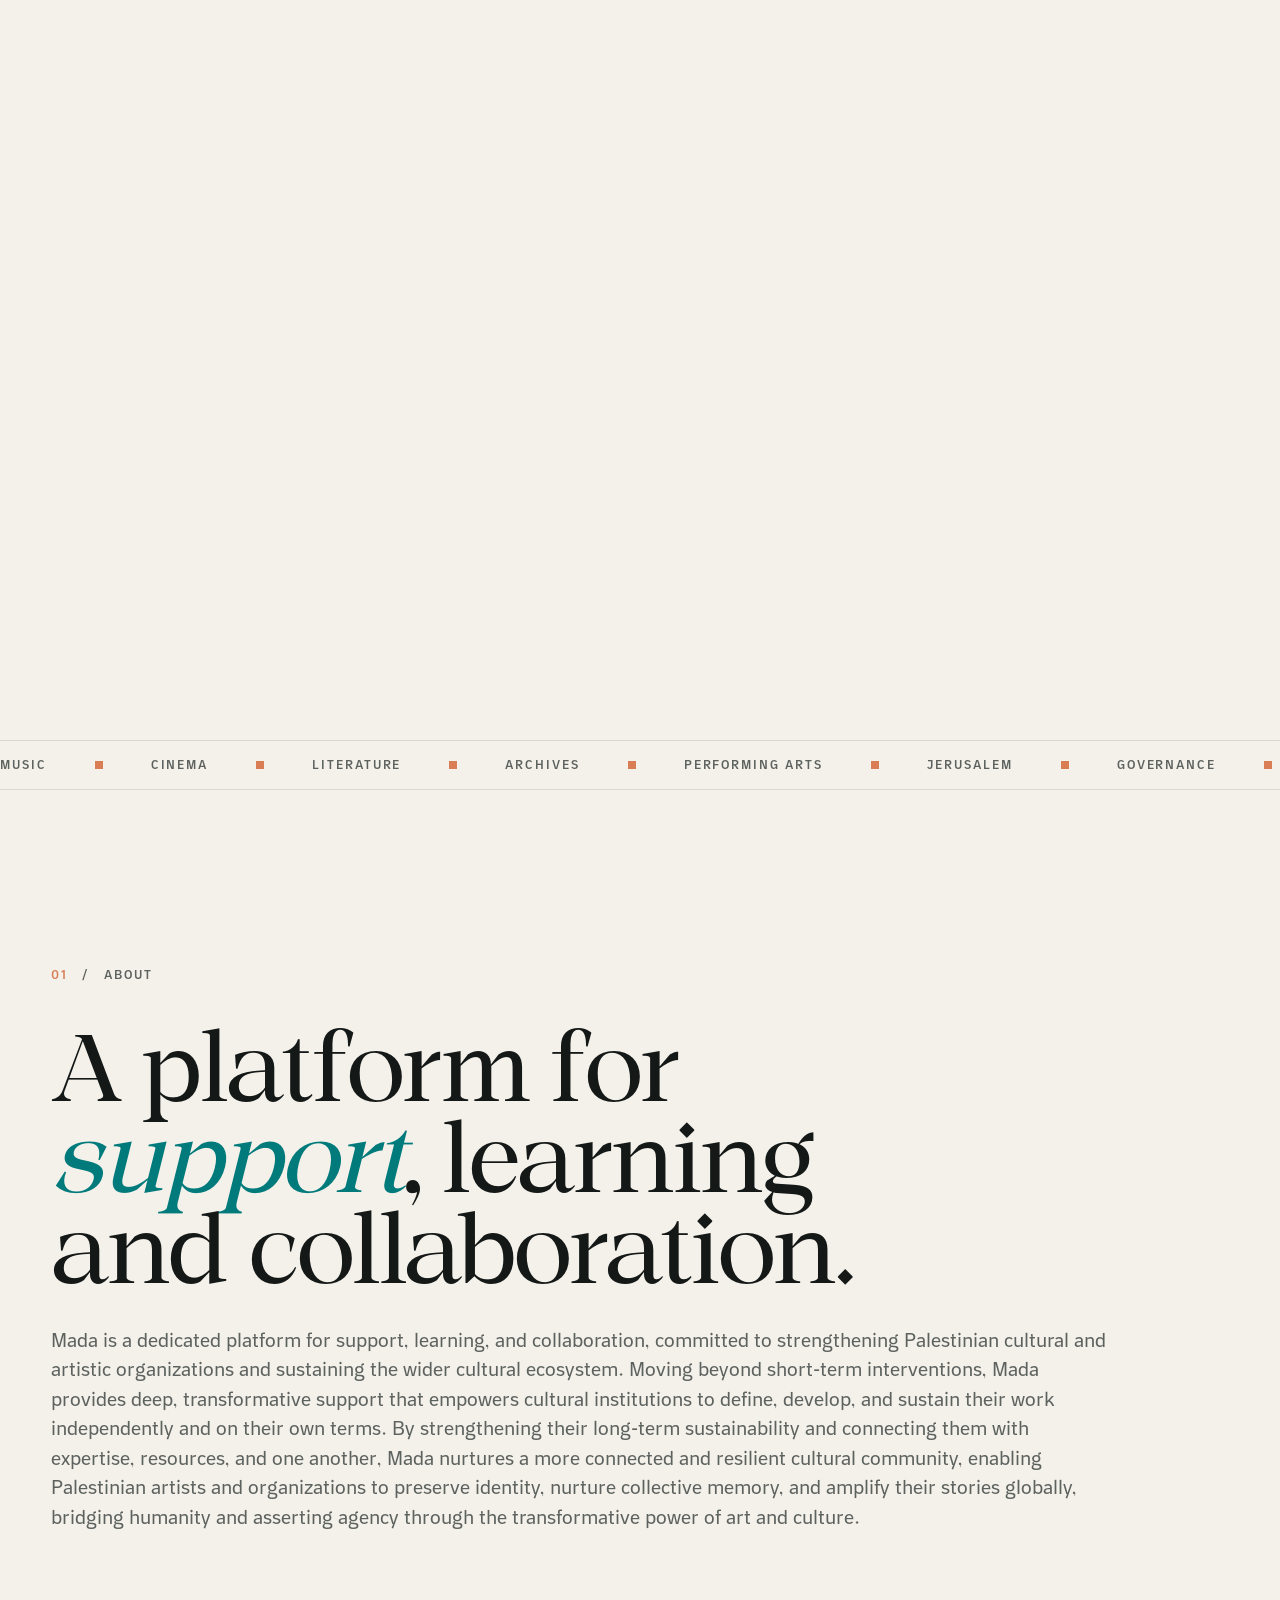
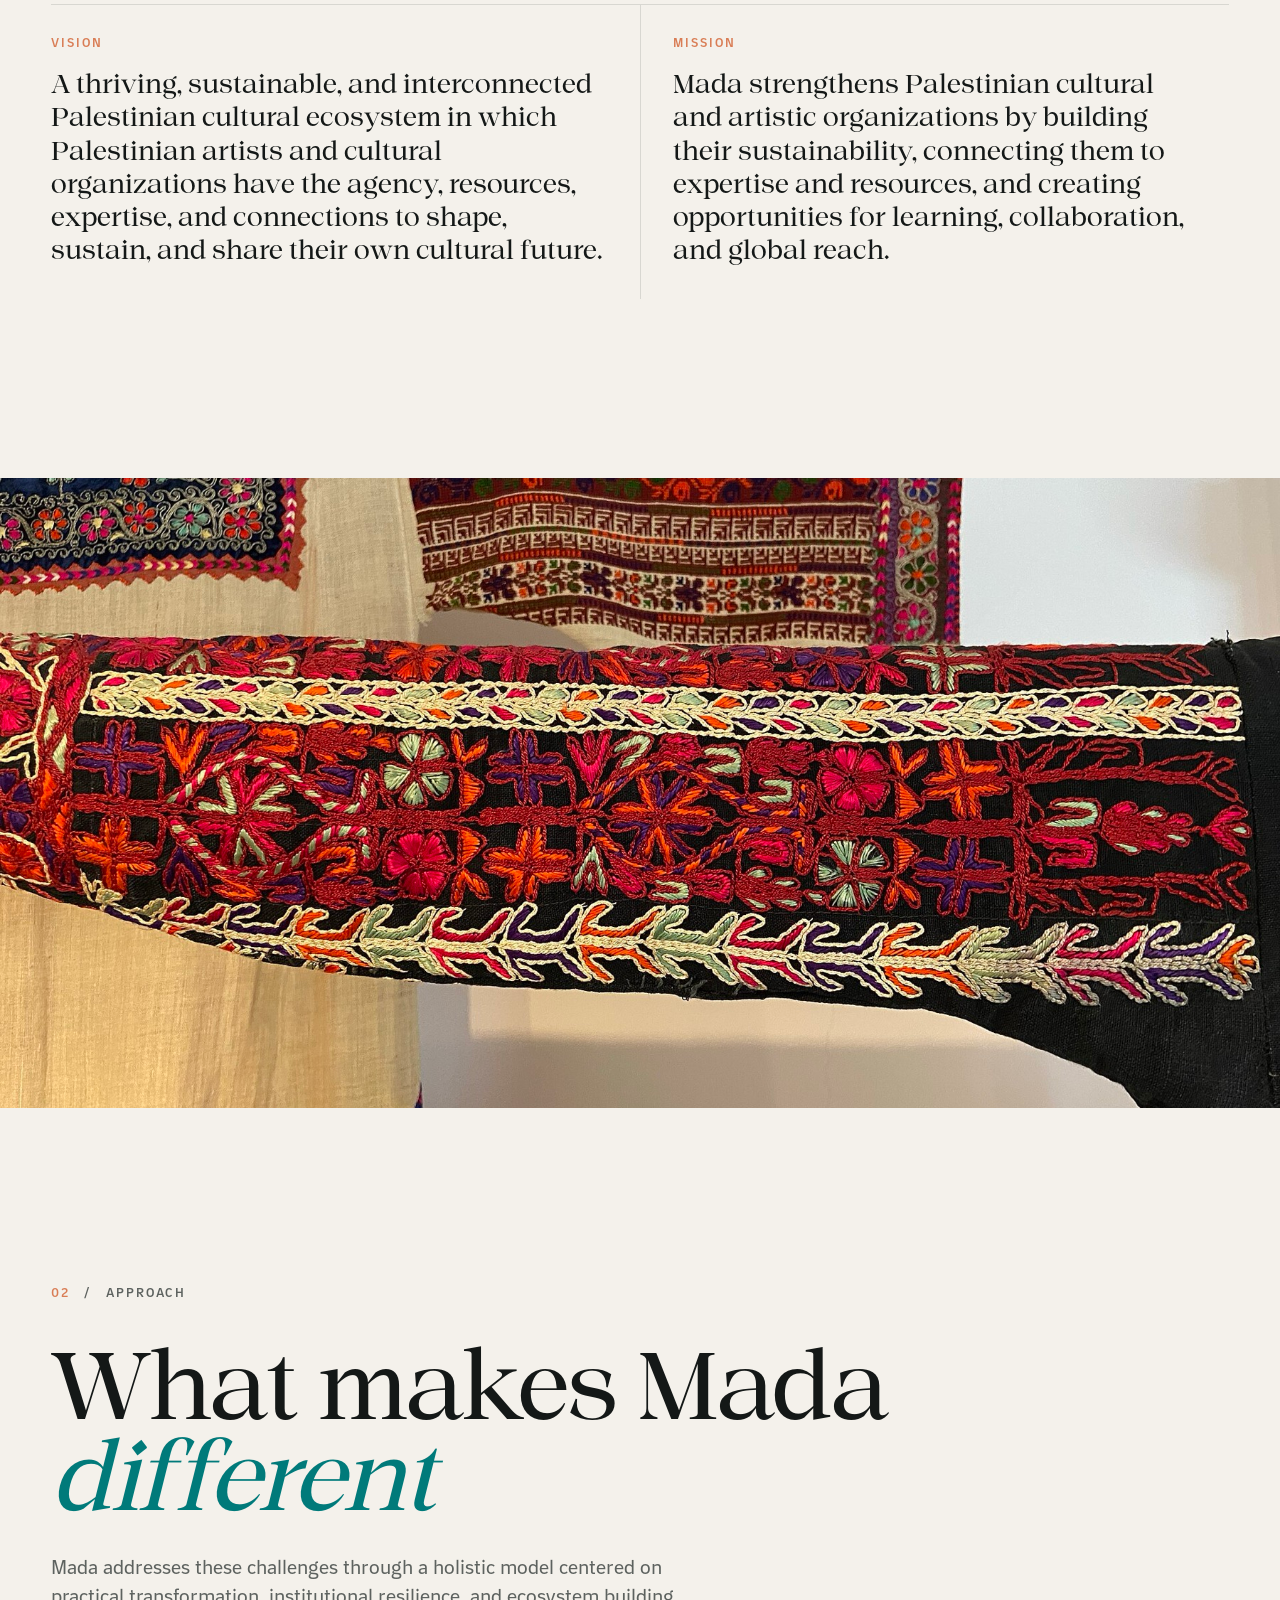
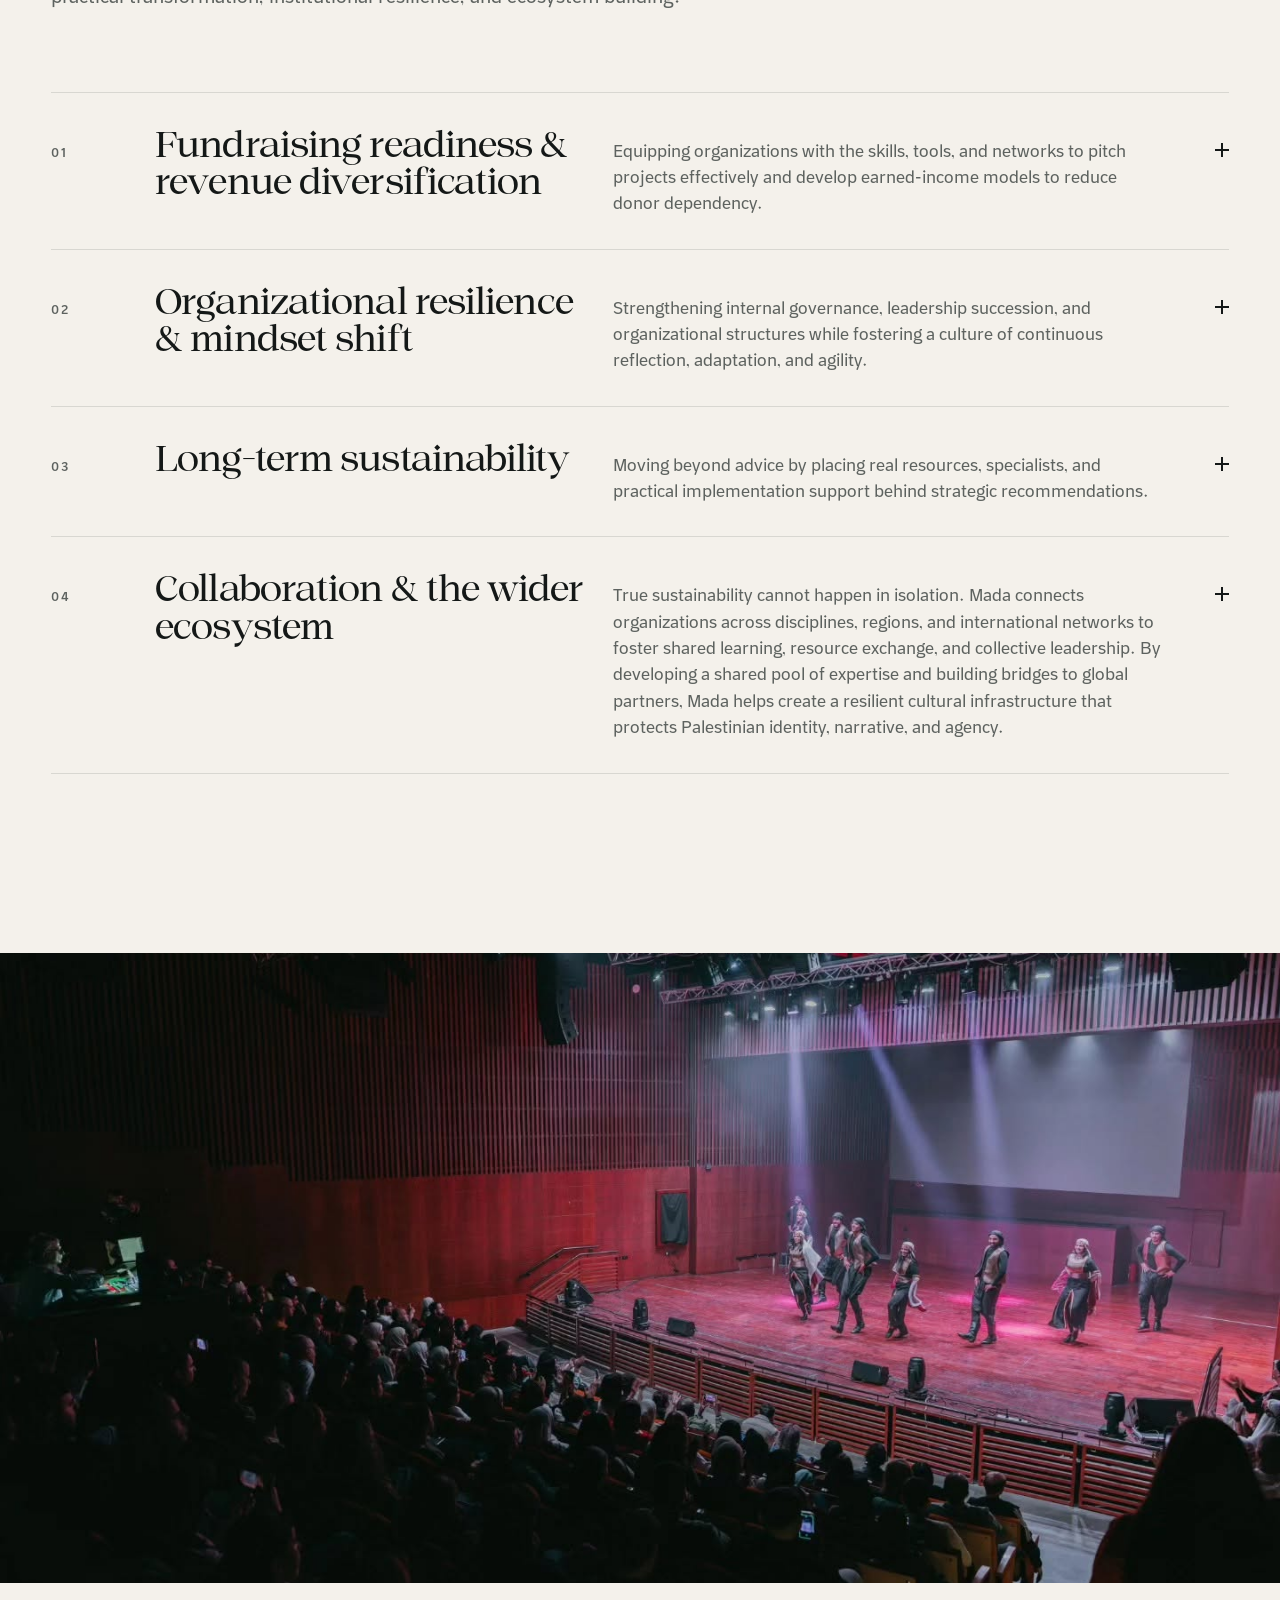
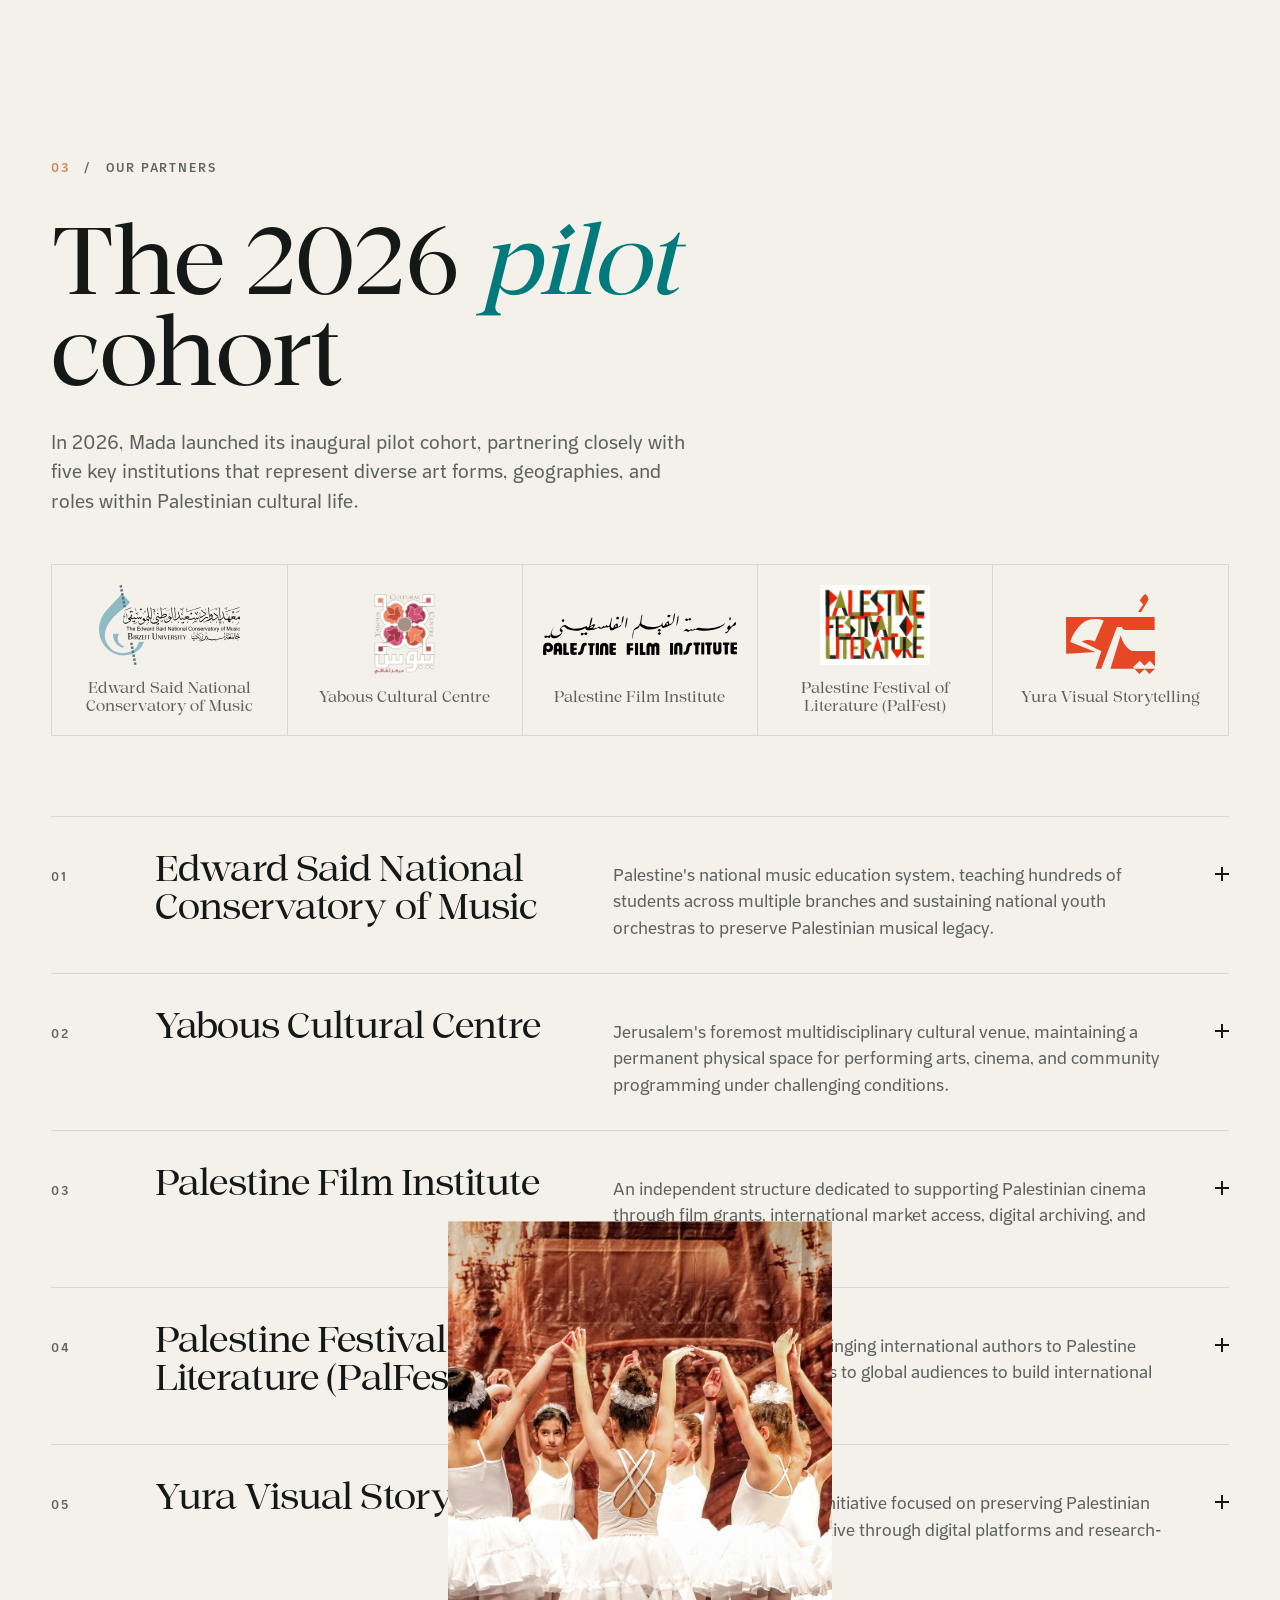
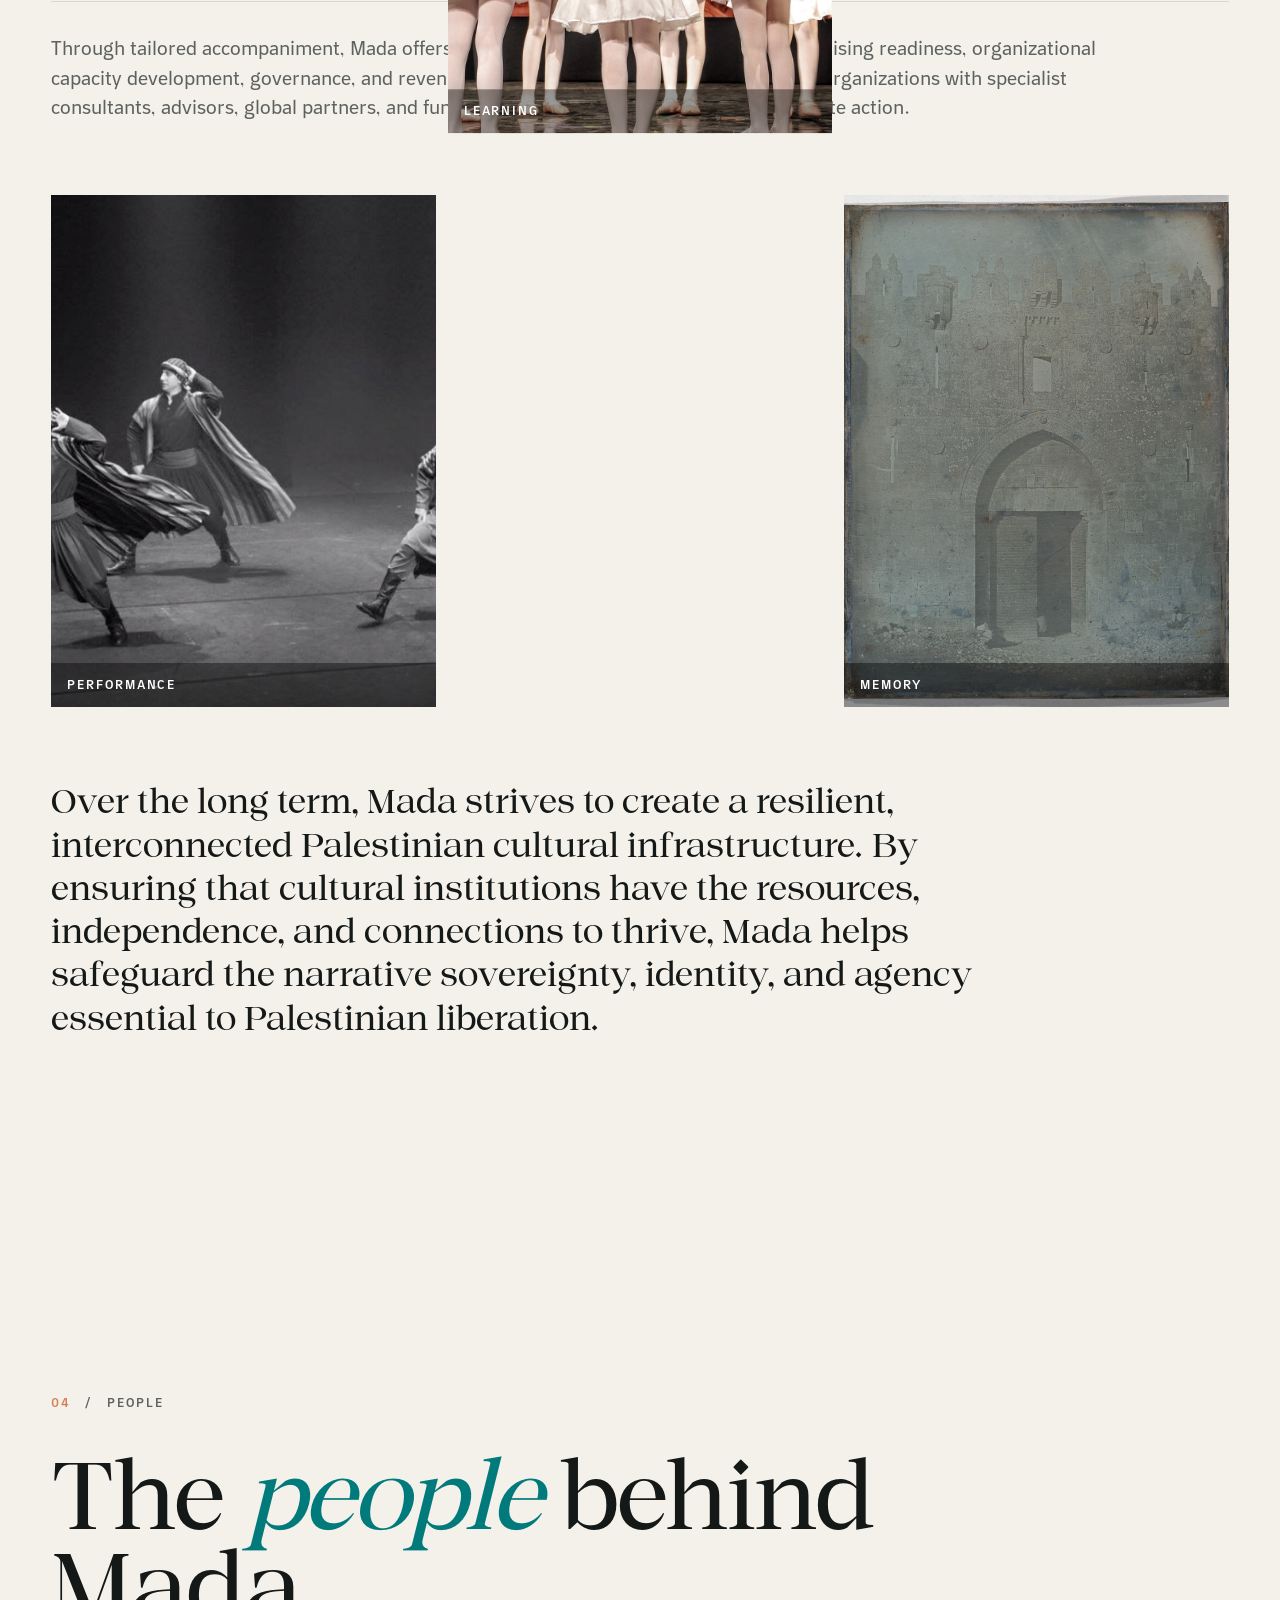
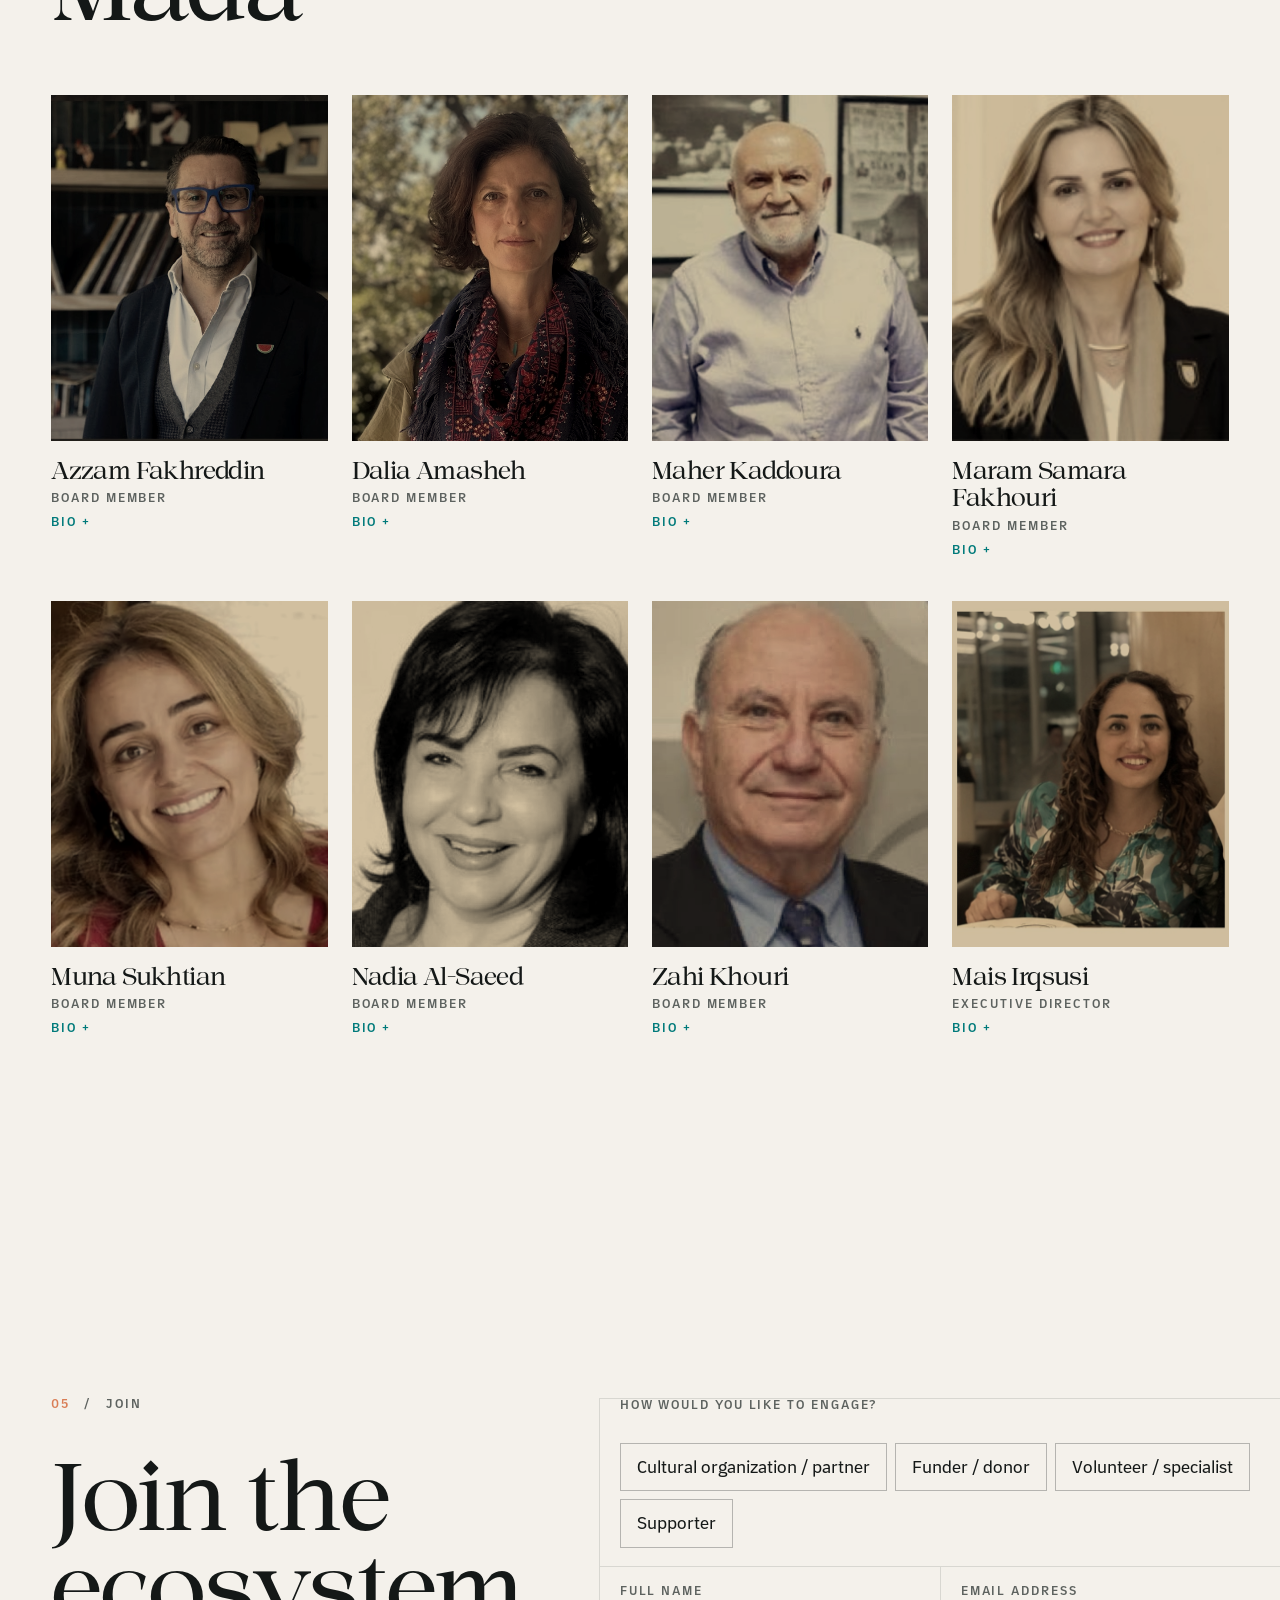
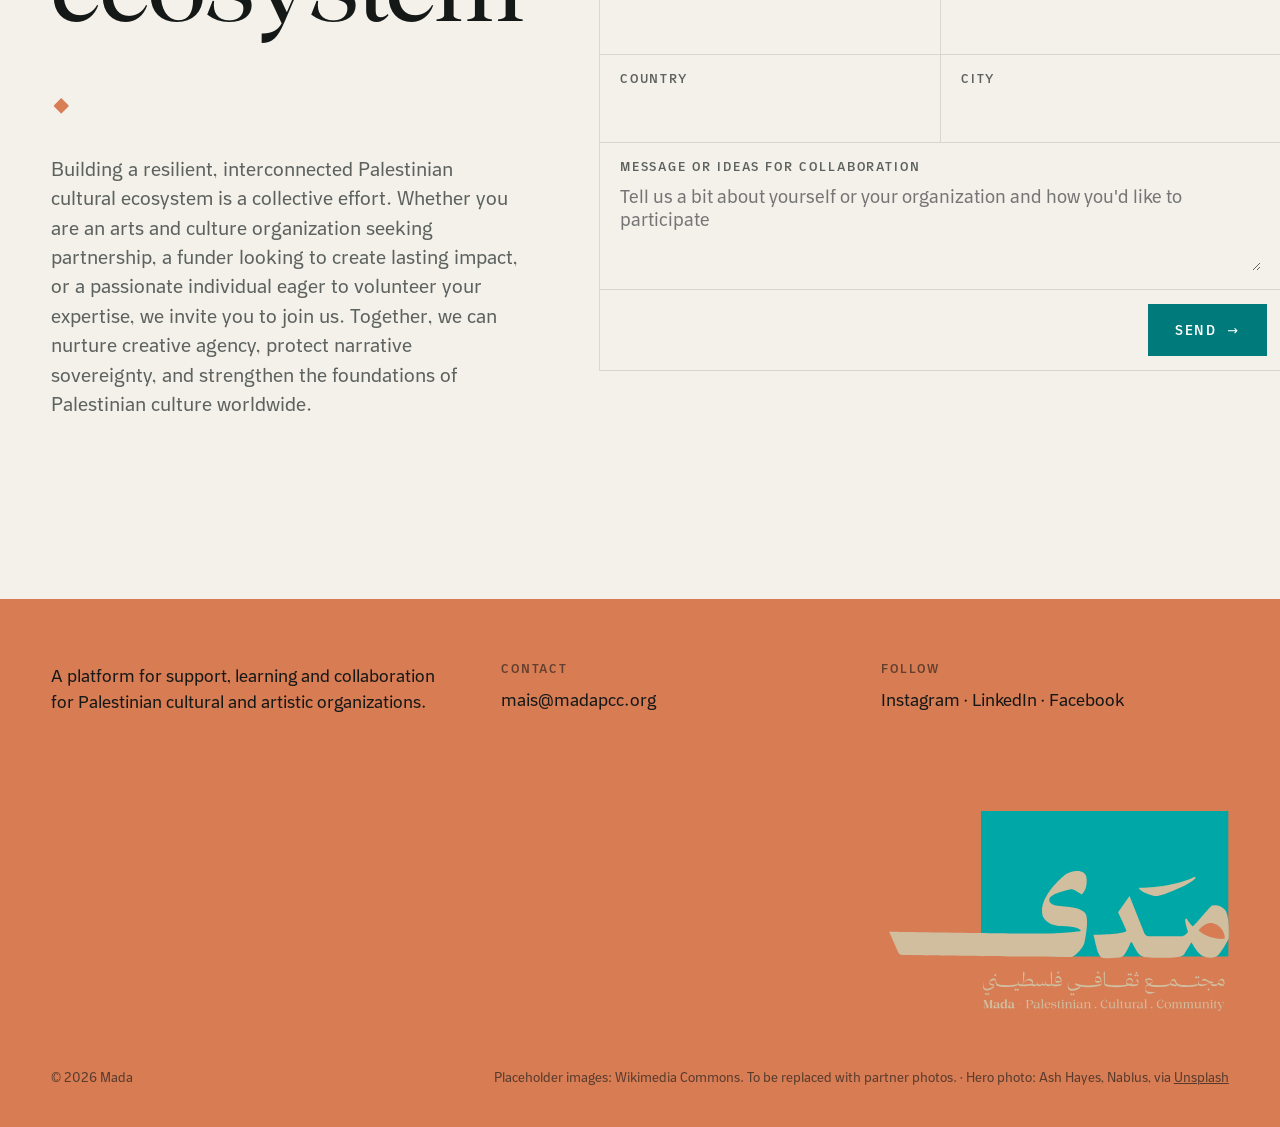
==== commit bb4e91fc: "Band photo: Jerusalem Festival 2026 (Rania Elias)" ====
--- a/index.html
+++ b/index.html
@@ -324,7 +324,7 @@
     </div>
   </section>
 
-  <figure class="band" data-par><img src="assets/img/Mina_and_Friends_3983b772c1.jpg" alt="" loading="lazy"></figure>
+  <figure class="band" data-par><img src="assets/img/Jerusalem%20Festival%202026%20%20-%20Rania%20Elias.jpeg" alt="" loading="lazy"></figure>
 
   <section class="block" id="partners">
     <div class="head label rv"><b>03</b> / <span data-i18n="nWork">Our partners</span></div>
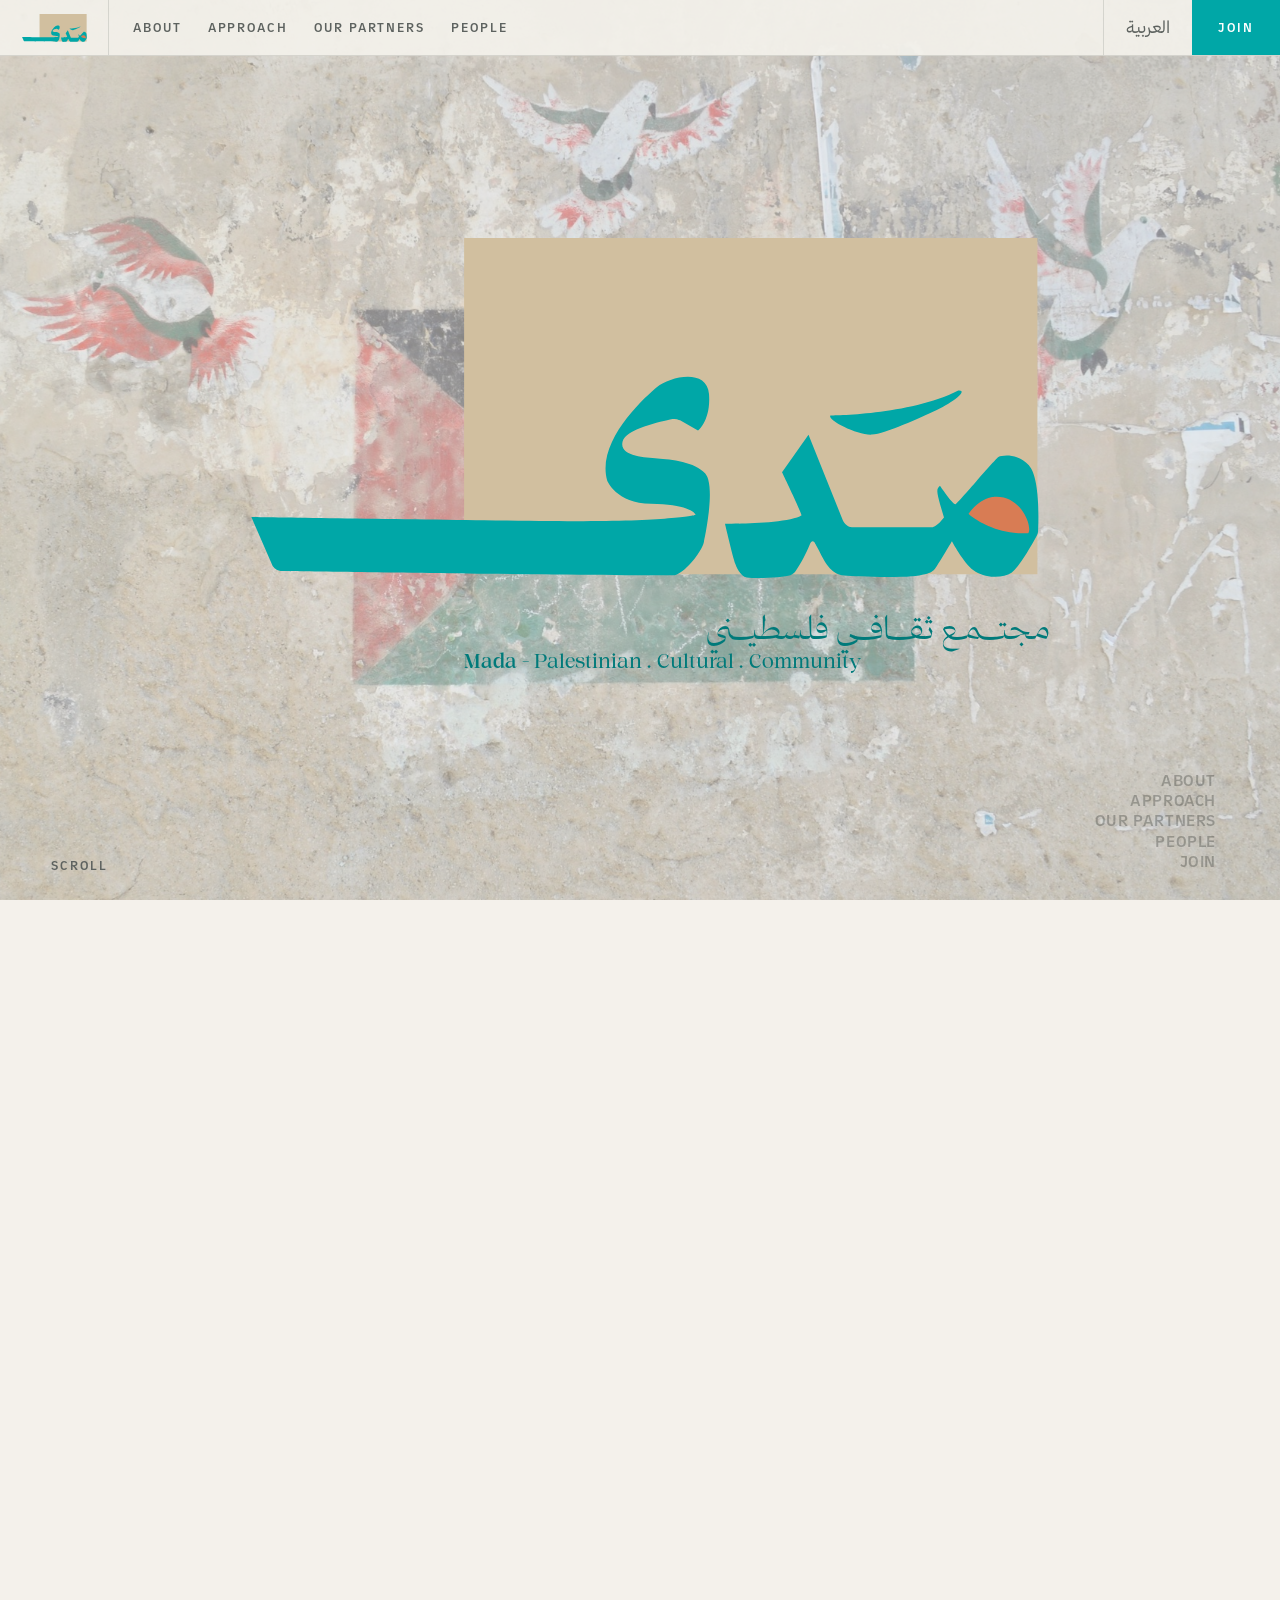
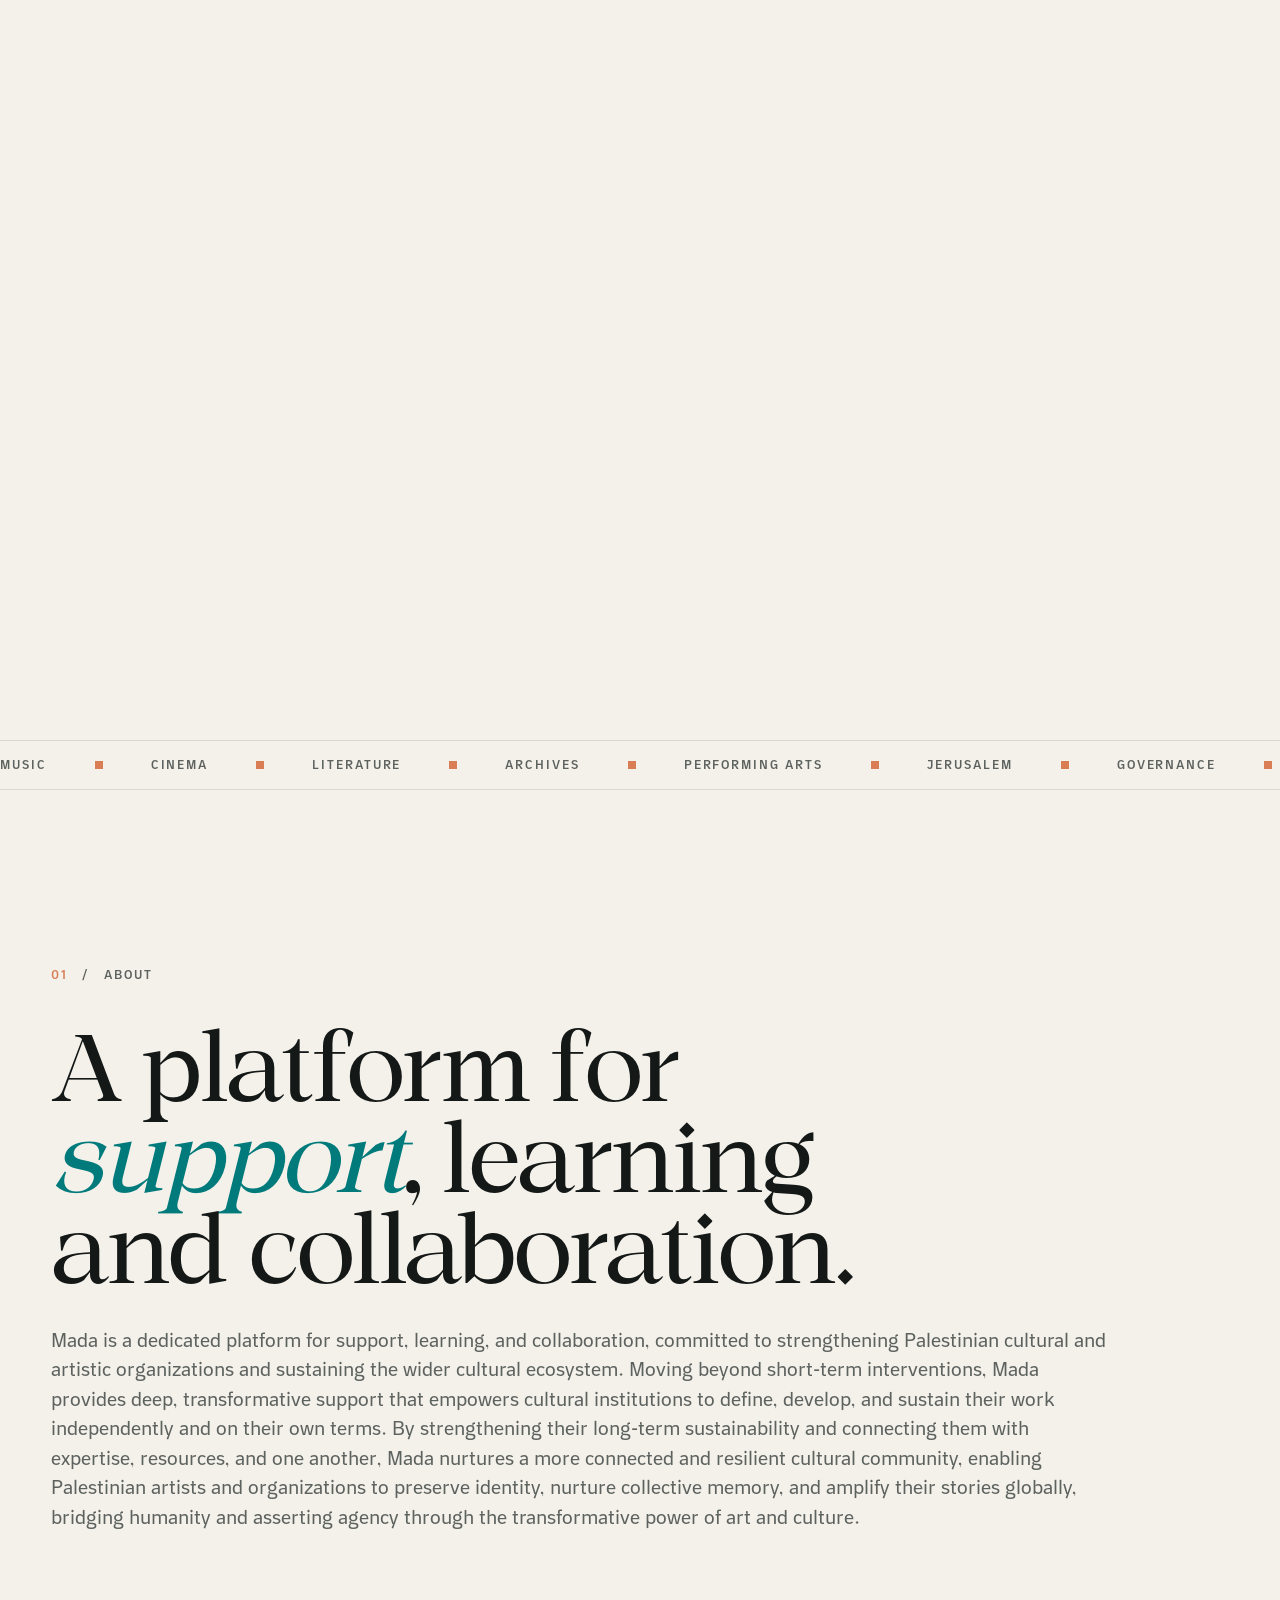
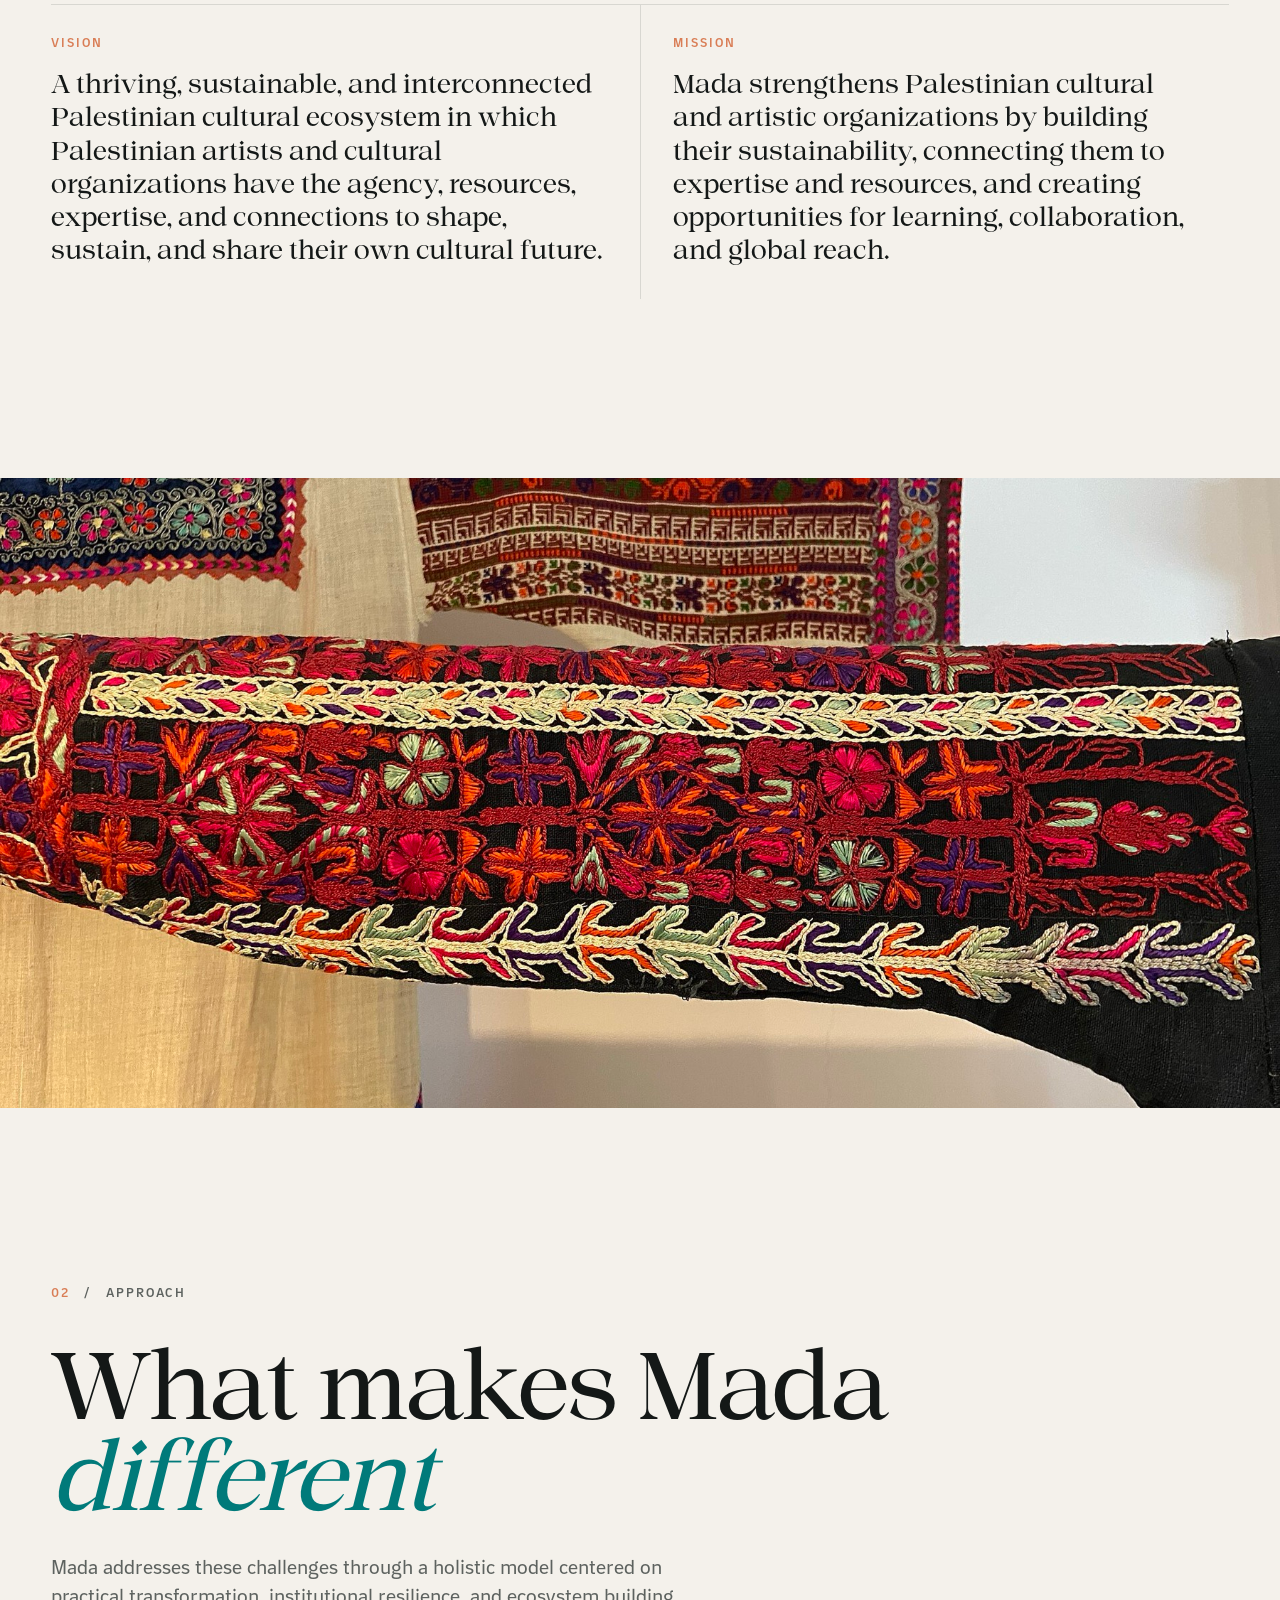
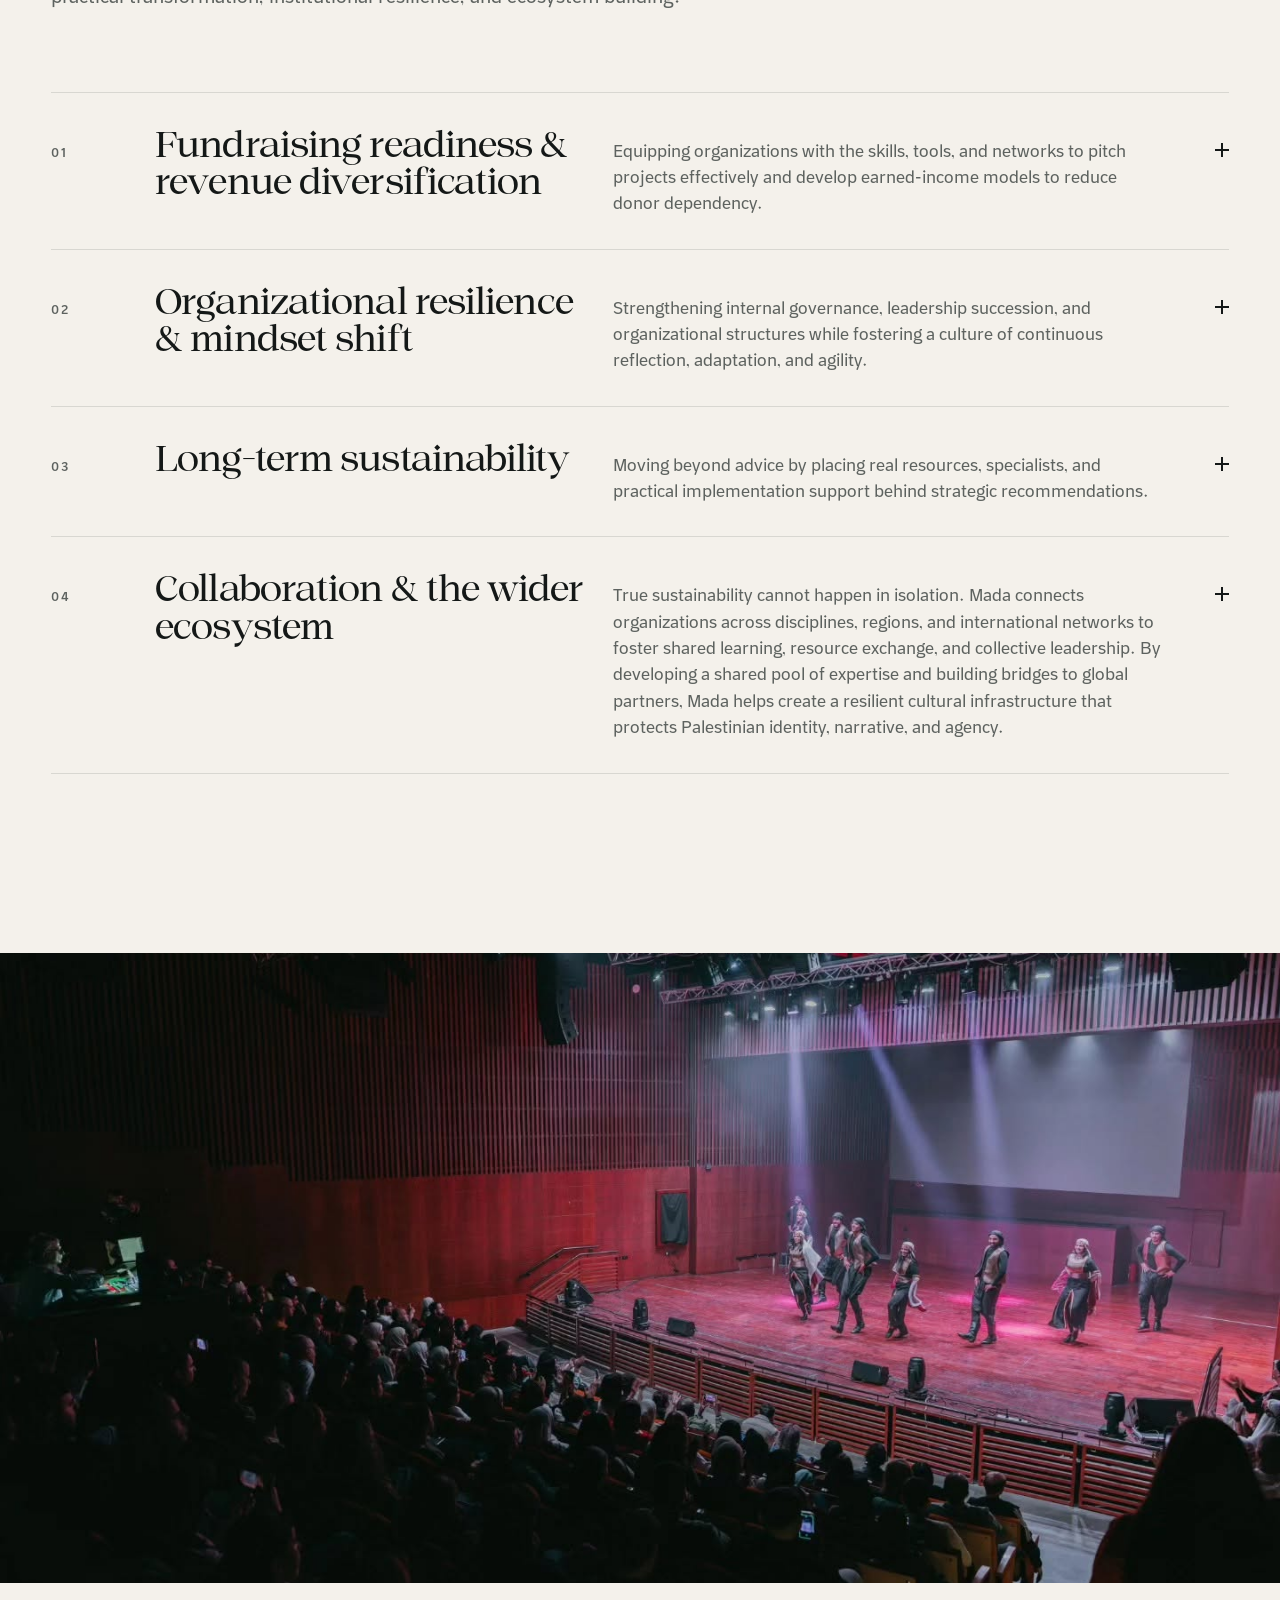
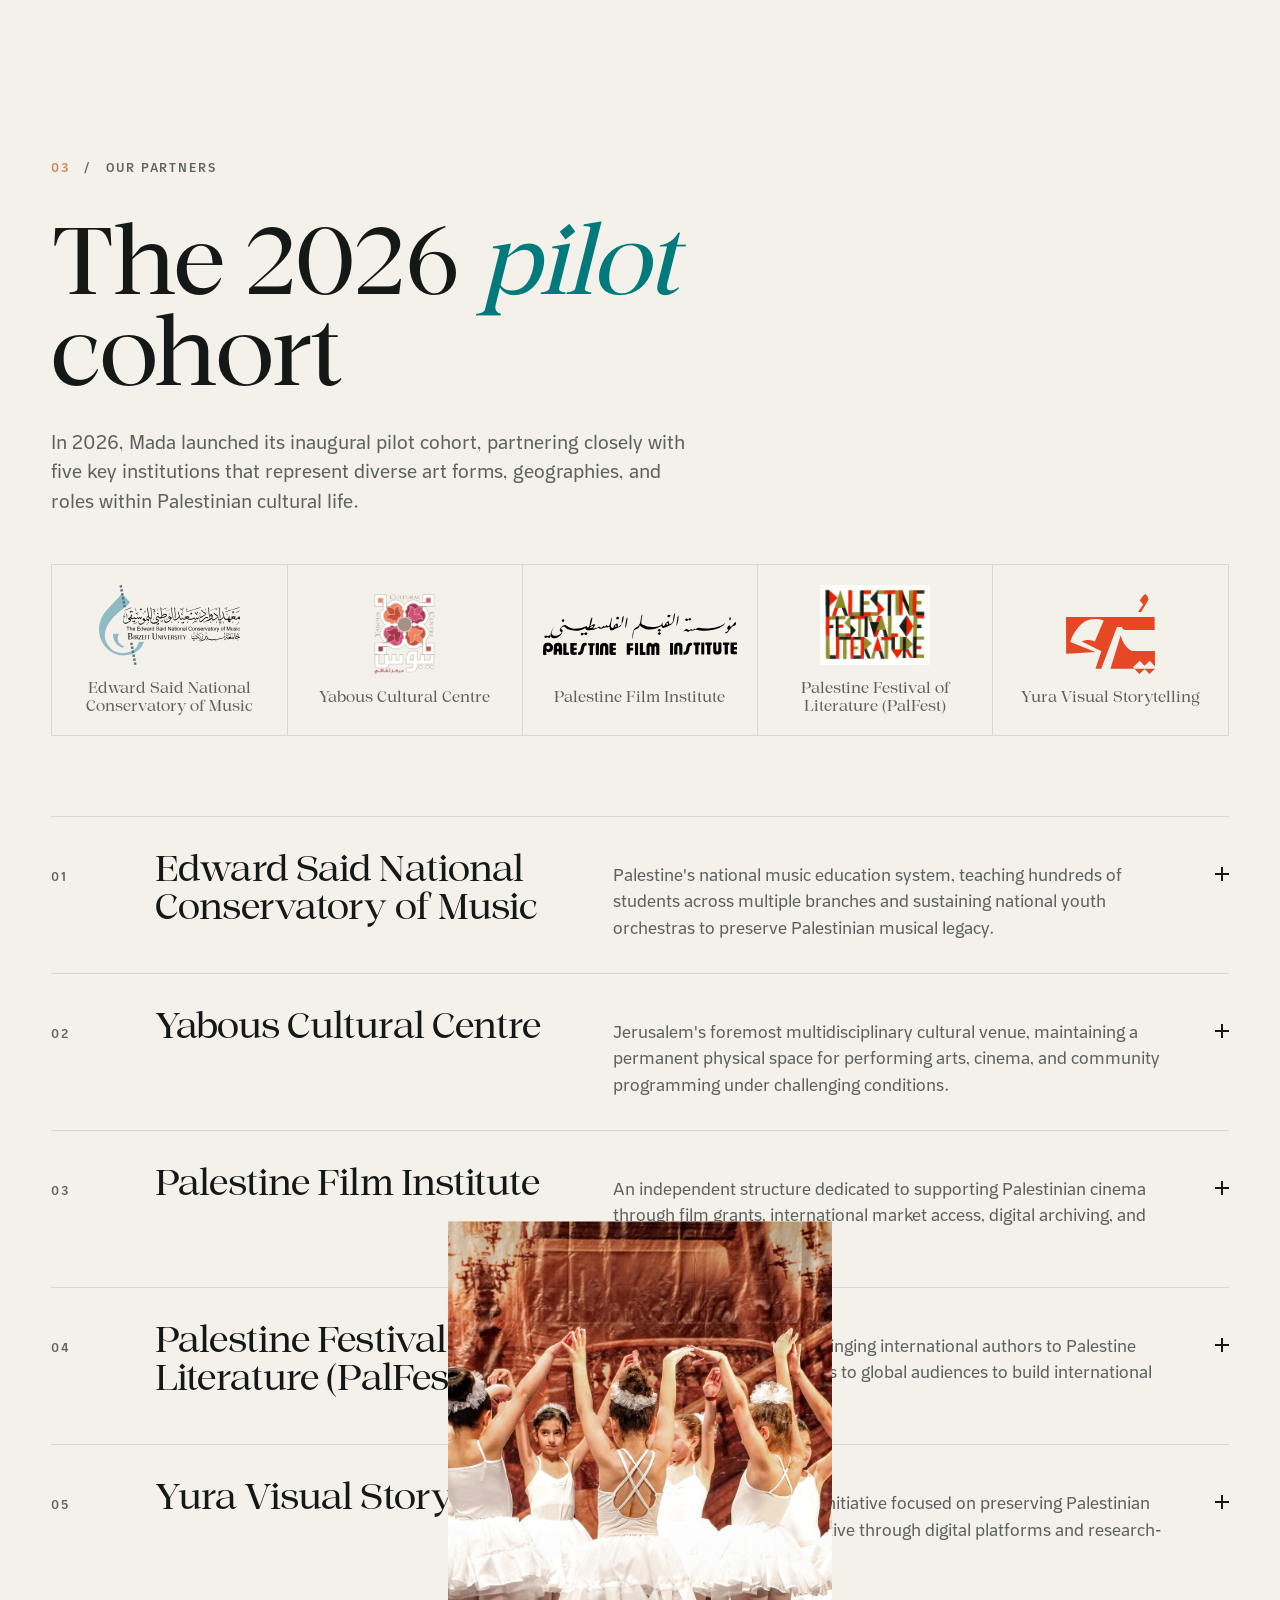
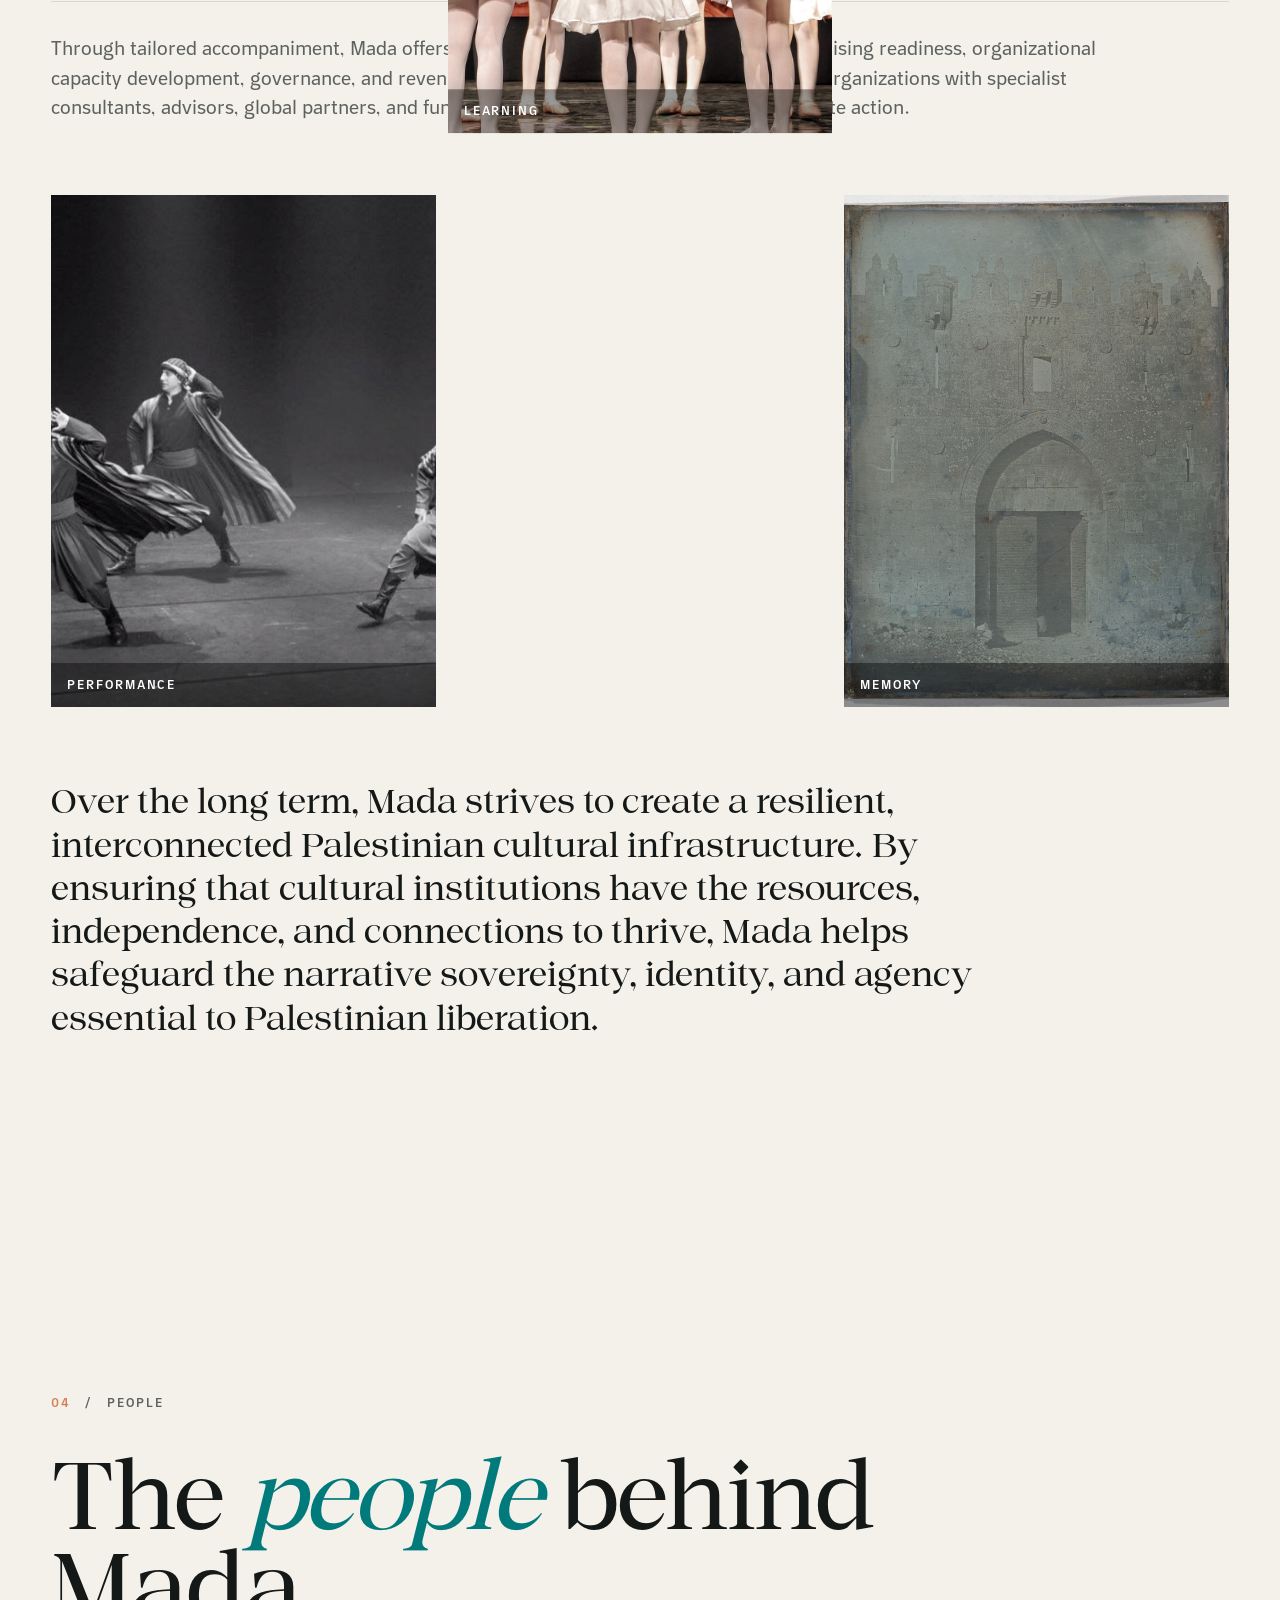
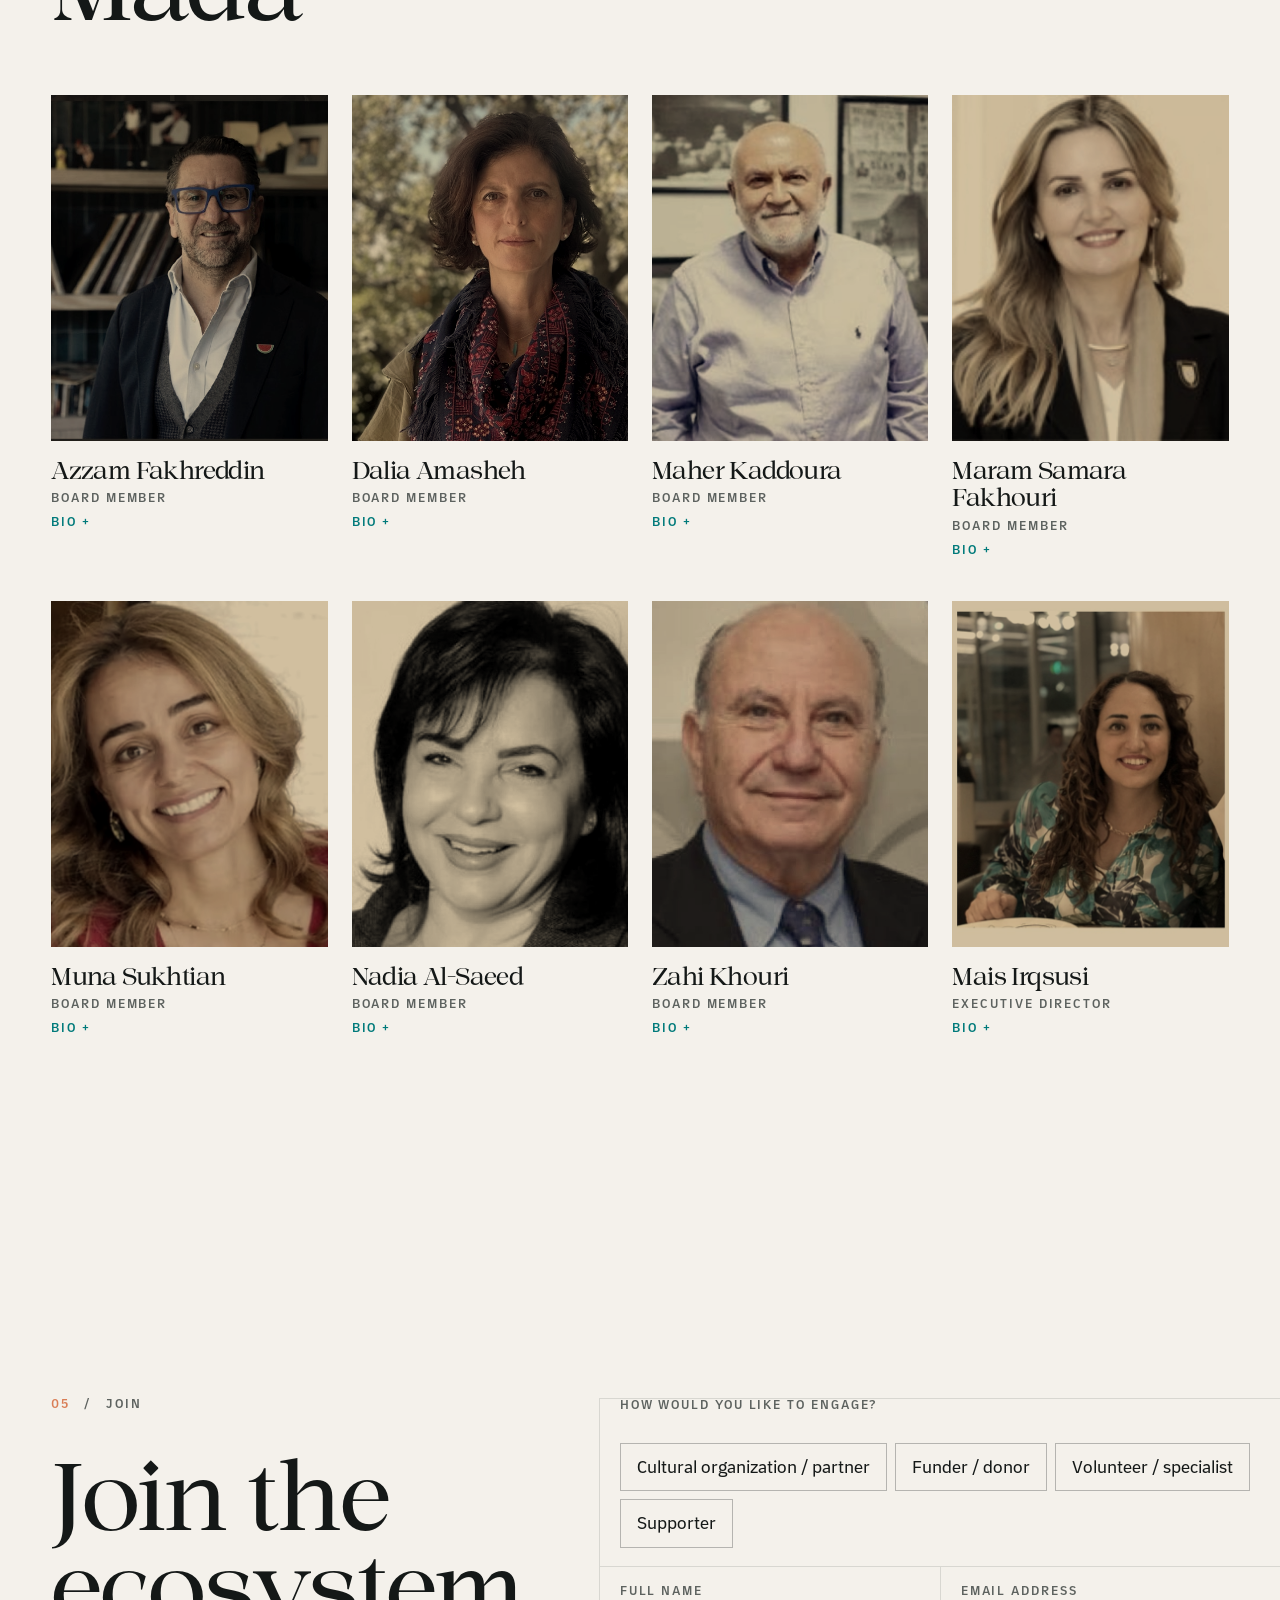
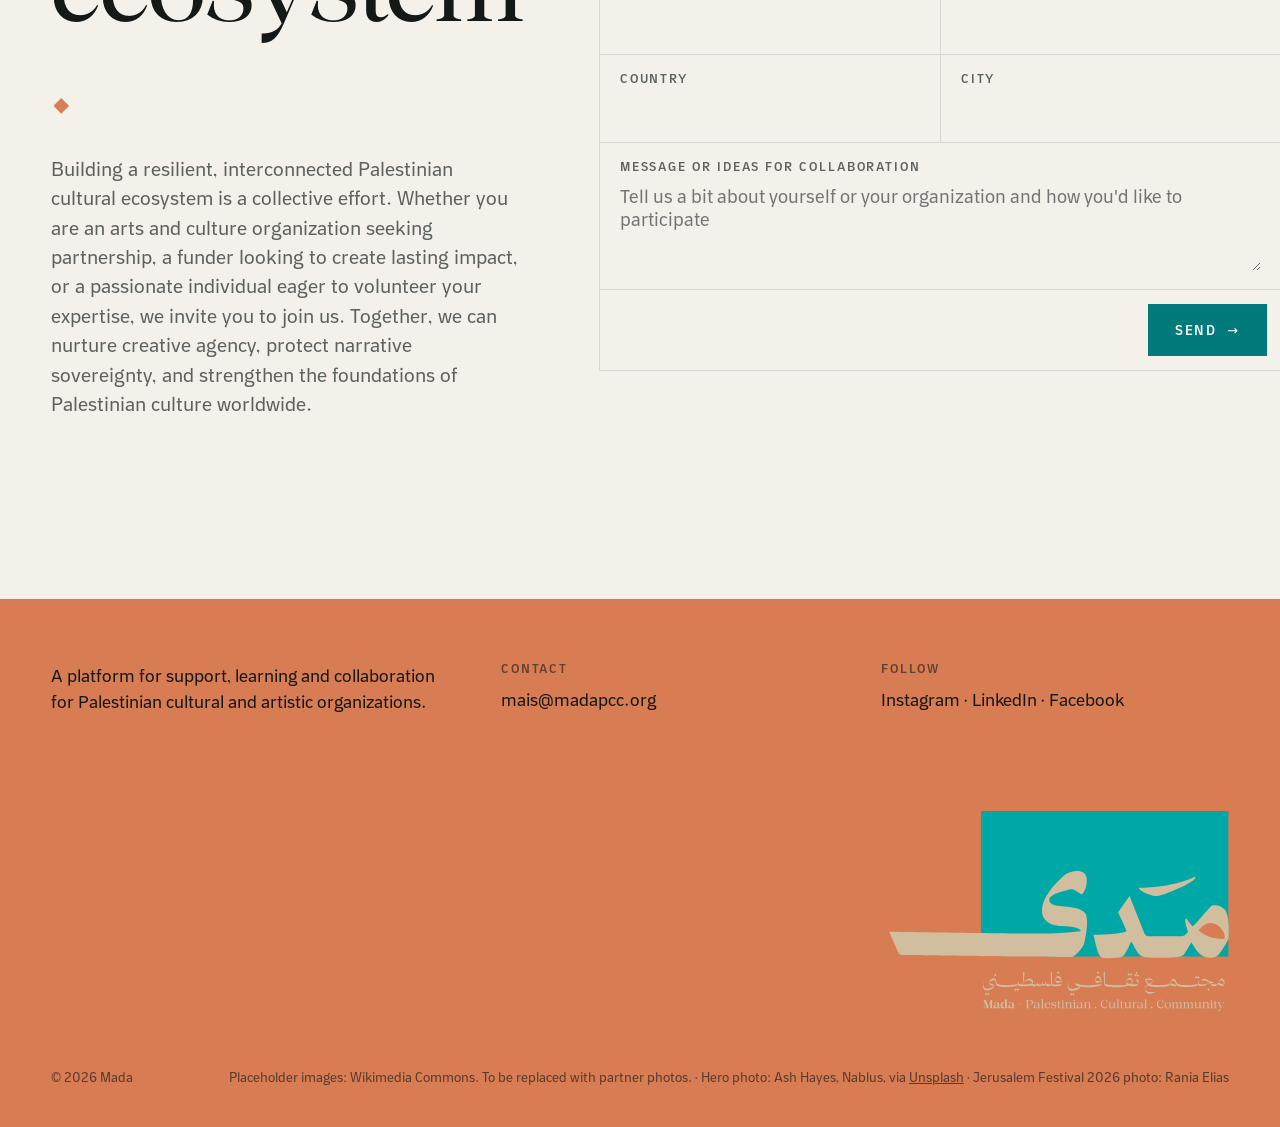
==== commit 8725b730: "Footer credit for Jerusalem Festival photo" ====
--- a/index.html
+++ b/index.html
@@ -386,7 +386,7 @@
   </div>
   <div class="small">
     <span>© 2026 Mada</span>
-    <span><span data-i18n="credits">Placeholder images: Wikimedia Commons. To be replaced with partner photos.</span> · <span data-i18n="heroCredit">Hero photo: Ash Hayes, Nablus, via</span> <a href="https://unsplash.com/photos/qQ_3Se2Vy20" style="text-decoration:underline">Unsplash</a></span>
+    <span><span data-i18n="credits">Placeholder images: Wikimedia Commons. To be replaced with partner photos.</span> · <span data-i18n="heroCredit">Hero photo: Ash Hayes, Nablus, via</span> <a href="https://unsplash.com/photos/qQ_3Se2Vy20" style="text-decoration:underline">Unsplash</a> · <span data-i18n="bandCredit">Jerusalem Festival 2026 photo: Rania Elias</span></span>
   </div>
 </footer>
 
@@ -453,7 +453,7 @@
   fName: "الاسم الكامل", fEmail: "البريد الإلكتروني", fCountry: "الدولة", fCity: "المدينة", fMsg: "رسالة أو أفكار للتعاون",
   fMsgPh: "عرّفنا بنفسك أو بمؤسستك وكيف تودّ المشاركة", send: "إرسال",
   fAbout: "منصة للدعم والتعلّم والتعاون للمؤسسات الثقافية والفنية الفلسطينية.", fContact: "تواصل", fFollow: "تابعنا",
-  credits: "صور مؤقتة من ويكيميديا كومنز، تُستبدل بصور الشركاء.", heroCredit: "صورة الواجهة: آش هايز، نابلس، عبر",
+  credits: "صور مؤقتة من ويكيميديا كومنز، تُستبدل بصور الشركاء.", heroCredit: "صورة الواجهة: آش هايز، نابلس، عبر", bandCredit: "صورة مهرجان القدس 2026: رانيا إلياس",
   ok: "شكرًا لك! وصلتنا رسالتك.", err: "تعذّر الإرسال. حاول مرة أخرى أو راسلنا عبر البريد.", req: "اختر نوع المشاركة وأضف اسمك وبريدك."
 };
 const en = { board: "Board member", readBio: "Bio", ok: "Thank you. We received your message.", err: "Couldn't send. Please try again or email us.", req: "Choose how you'd like to engage, and add your name and email." };
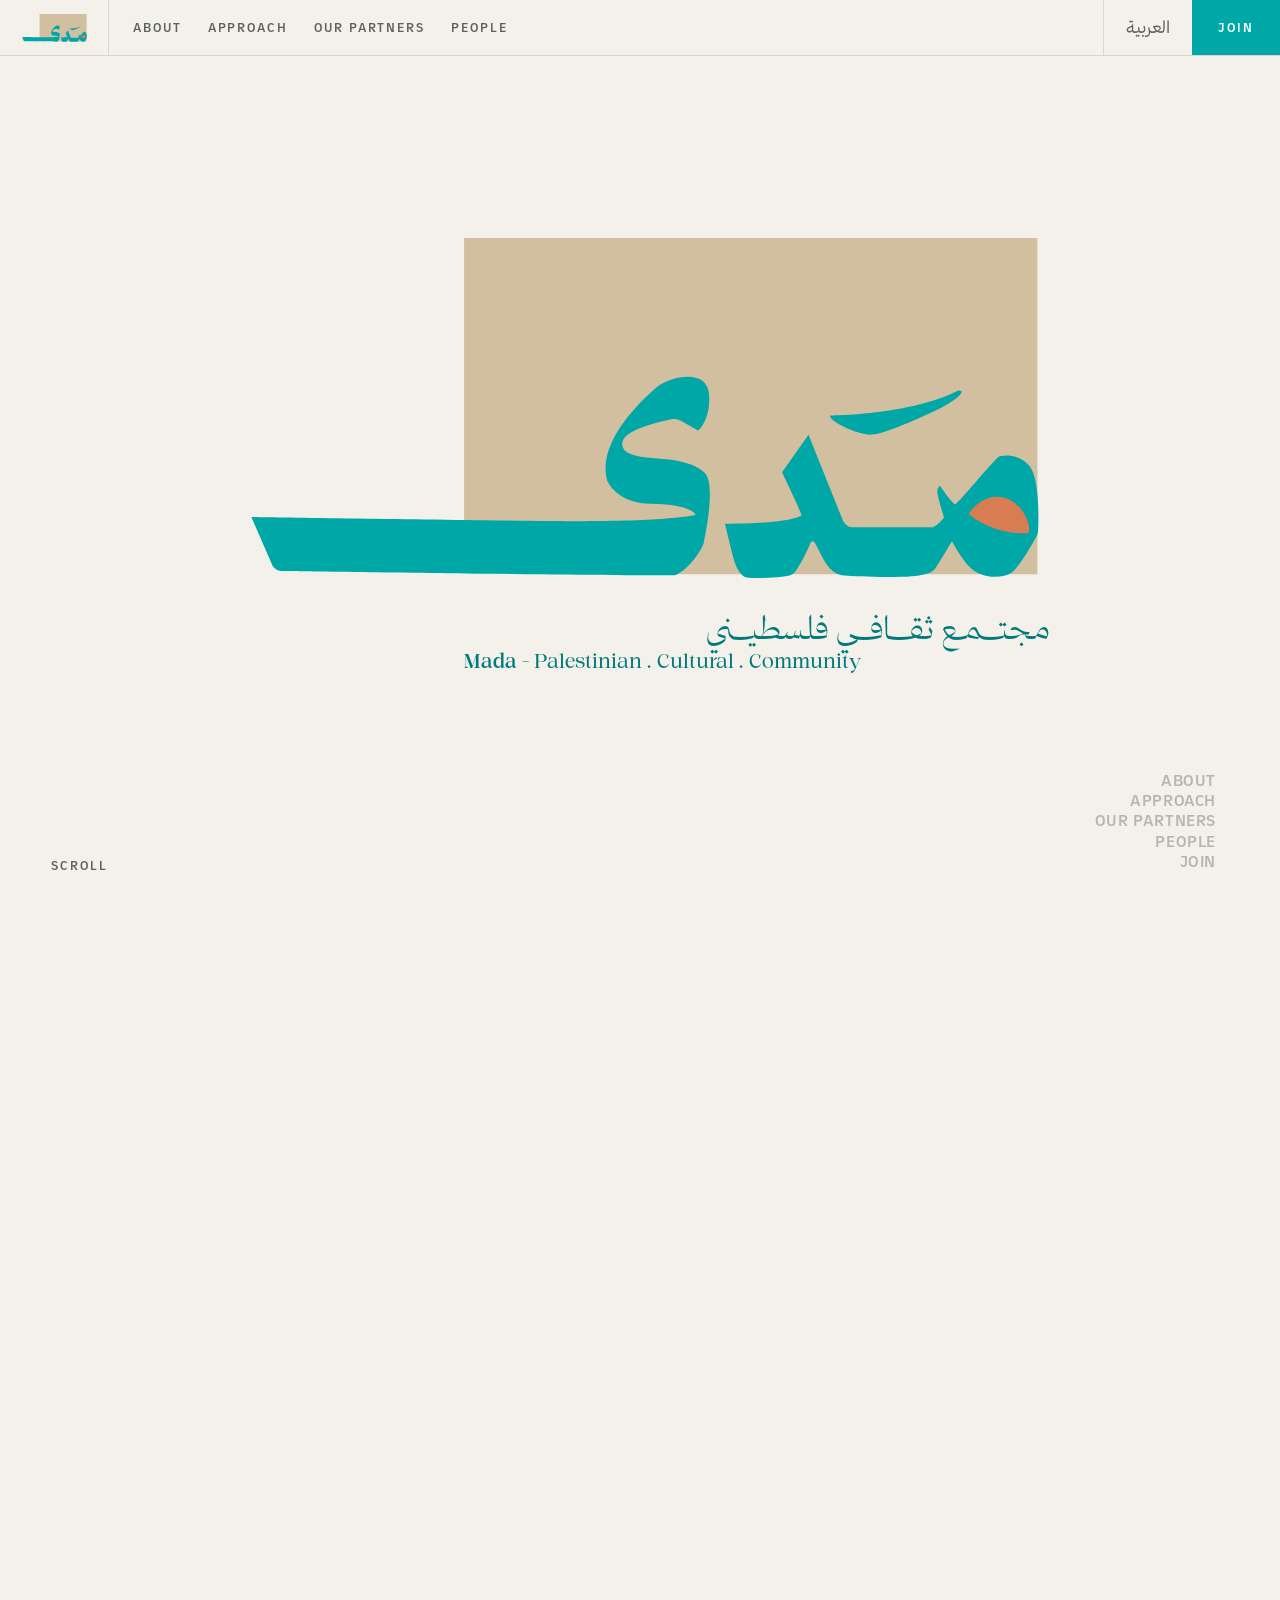
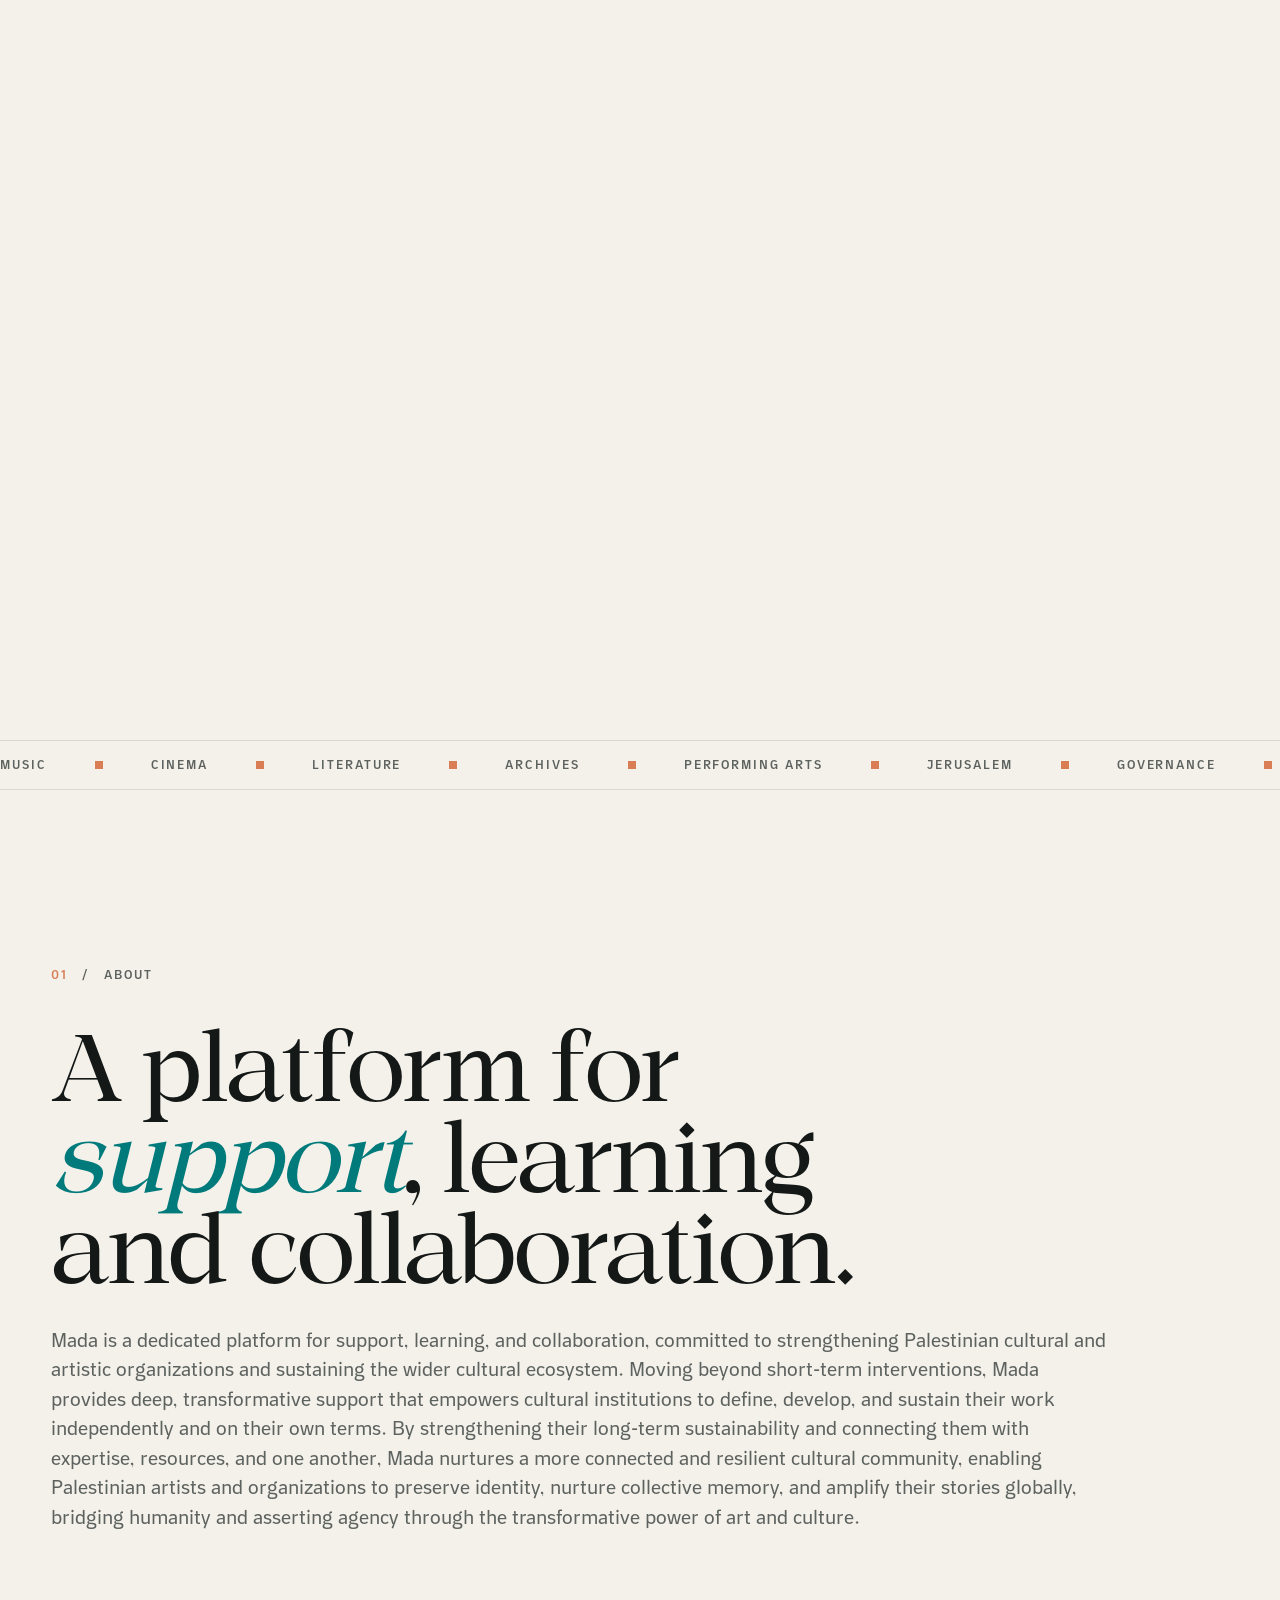
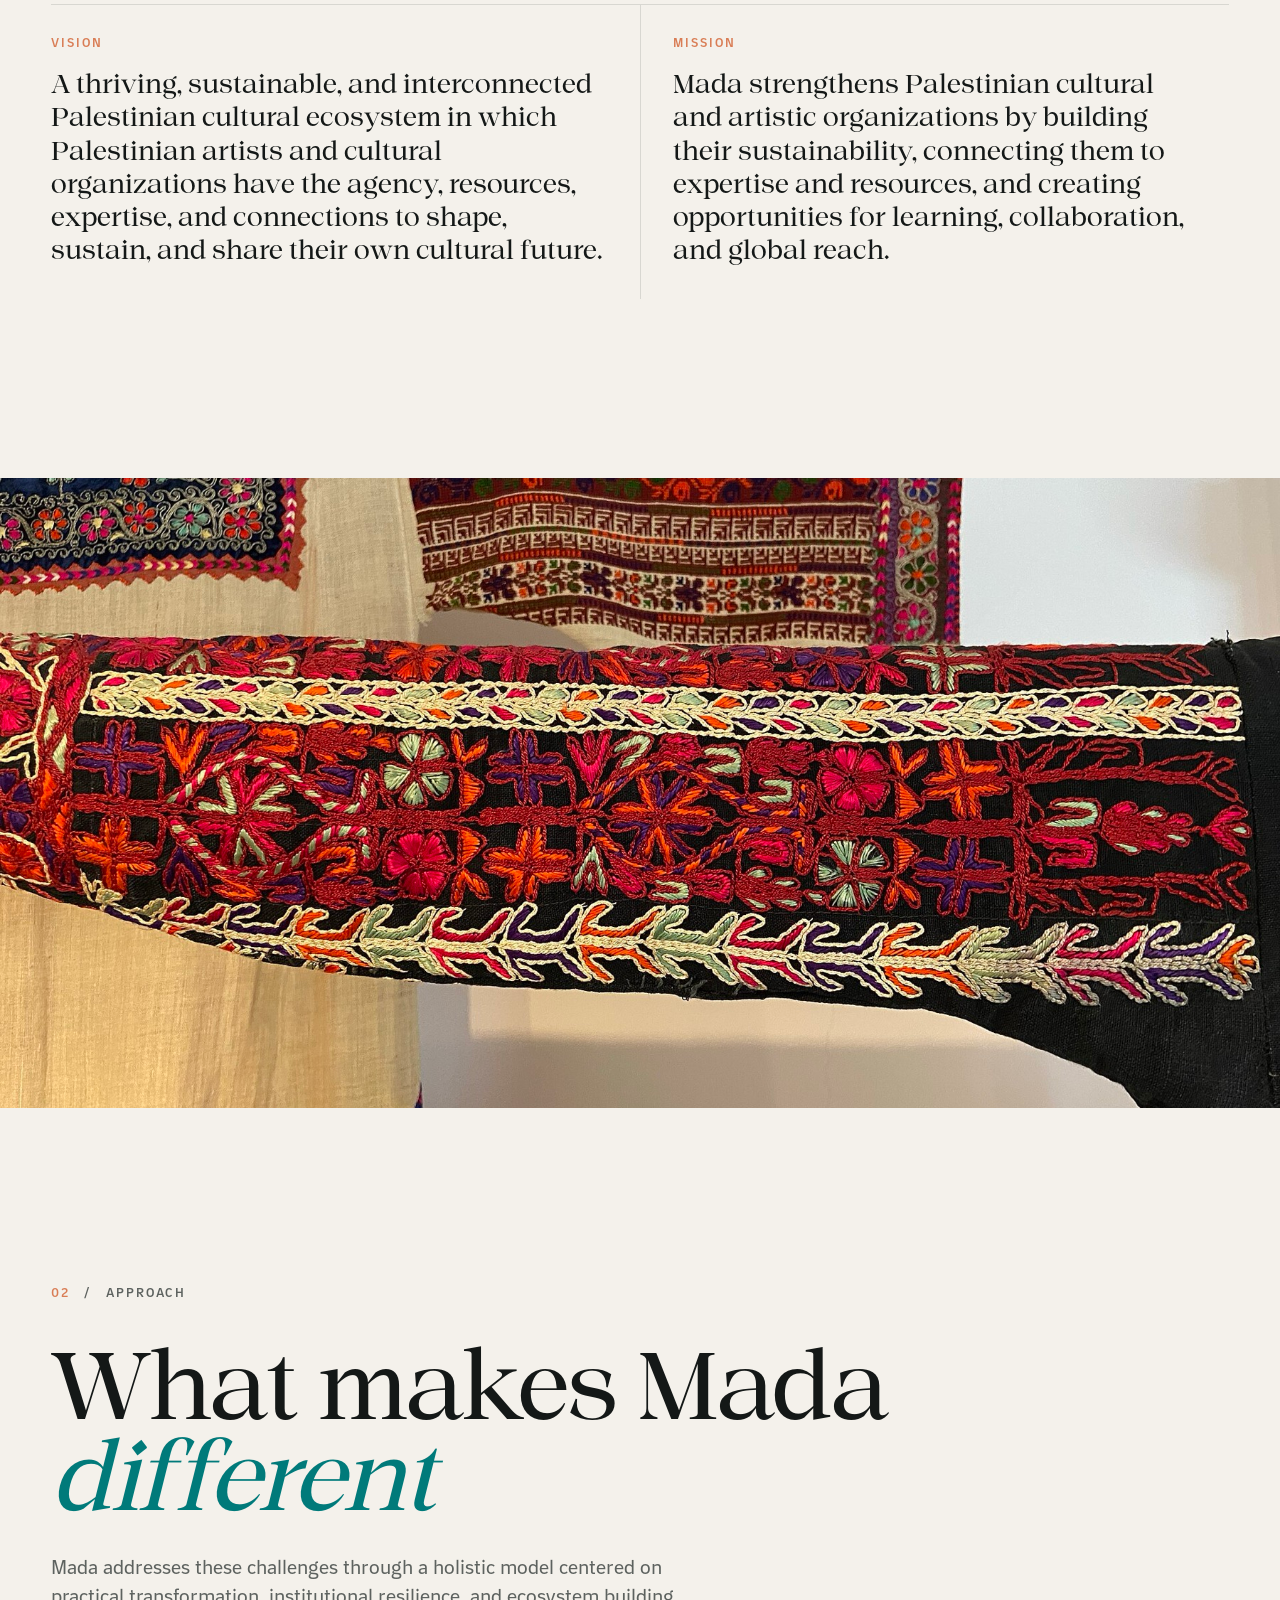
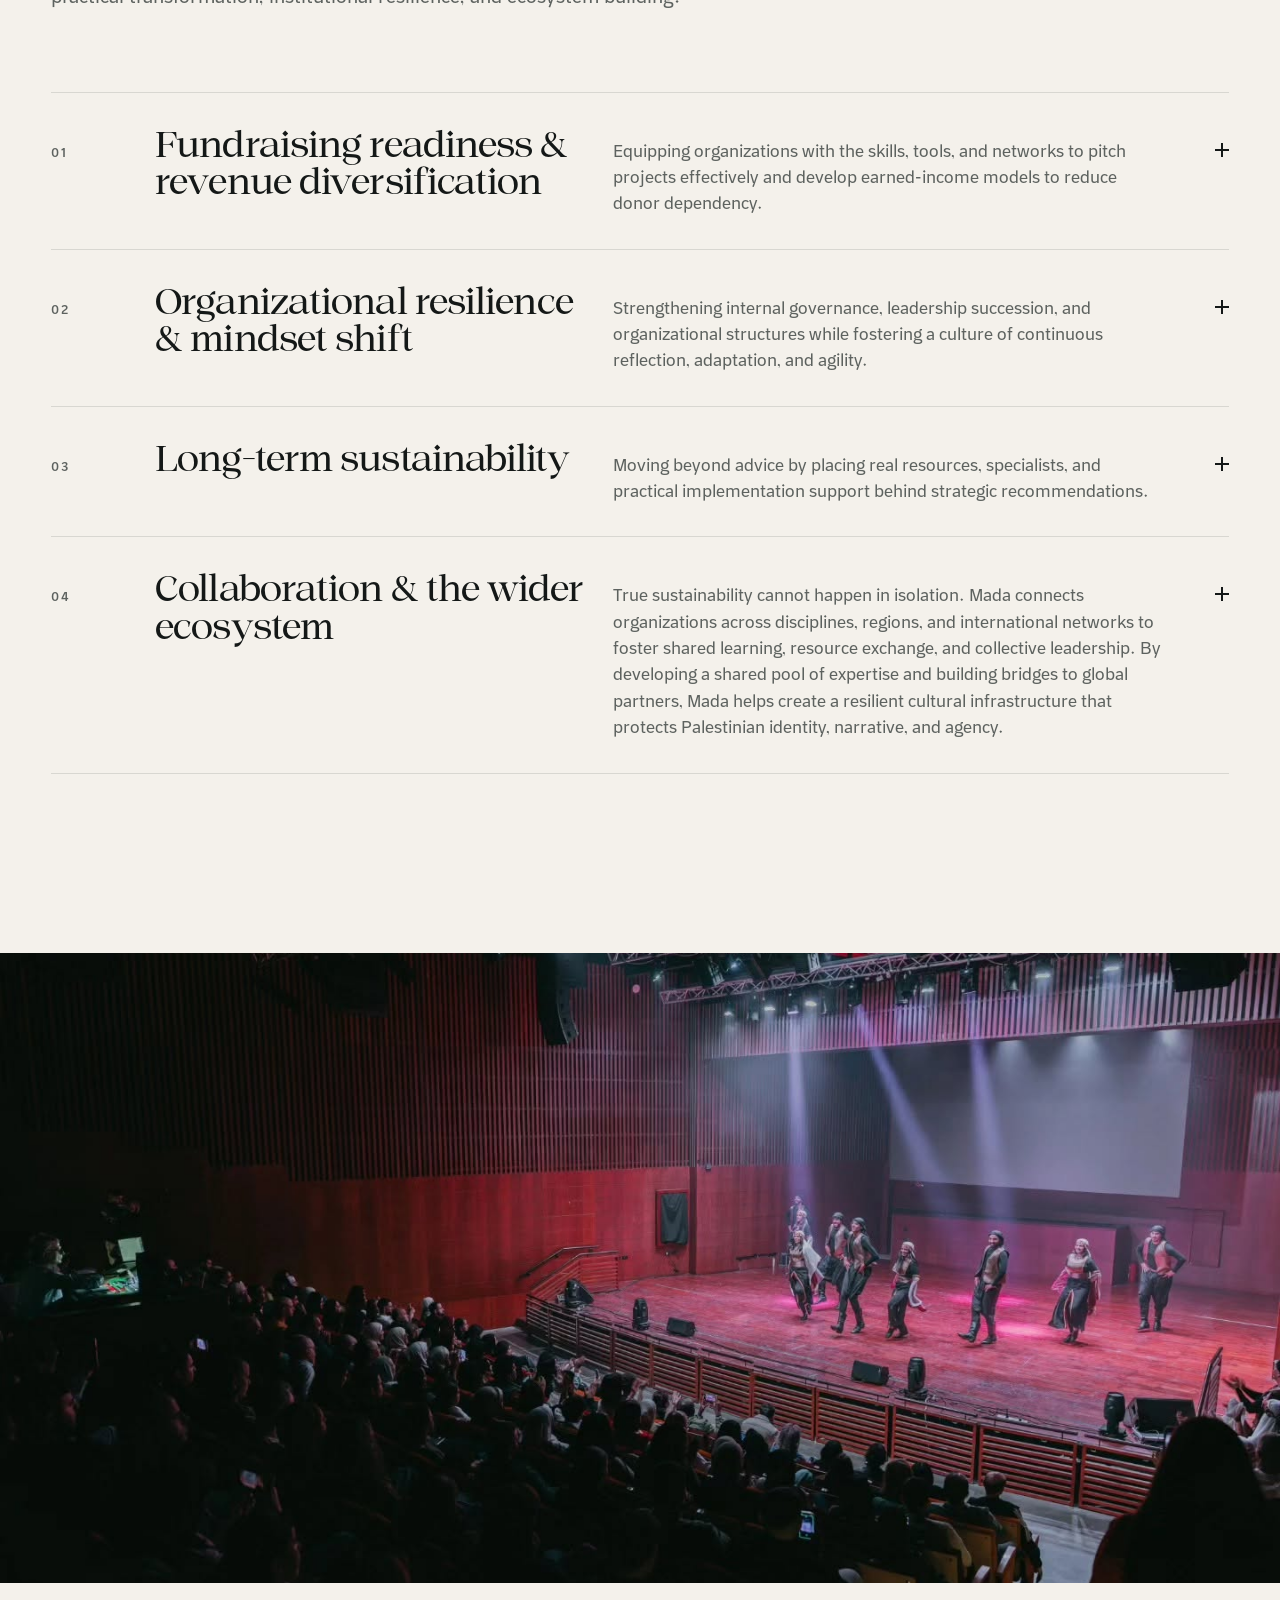
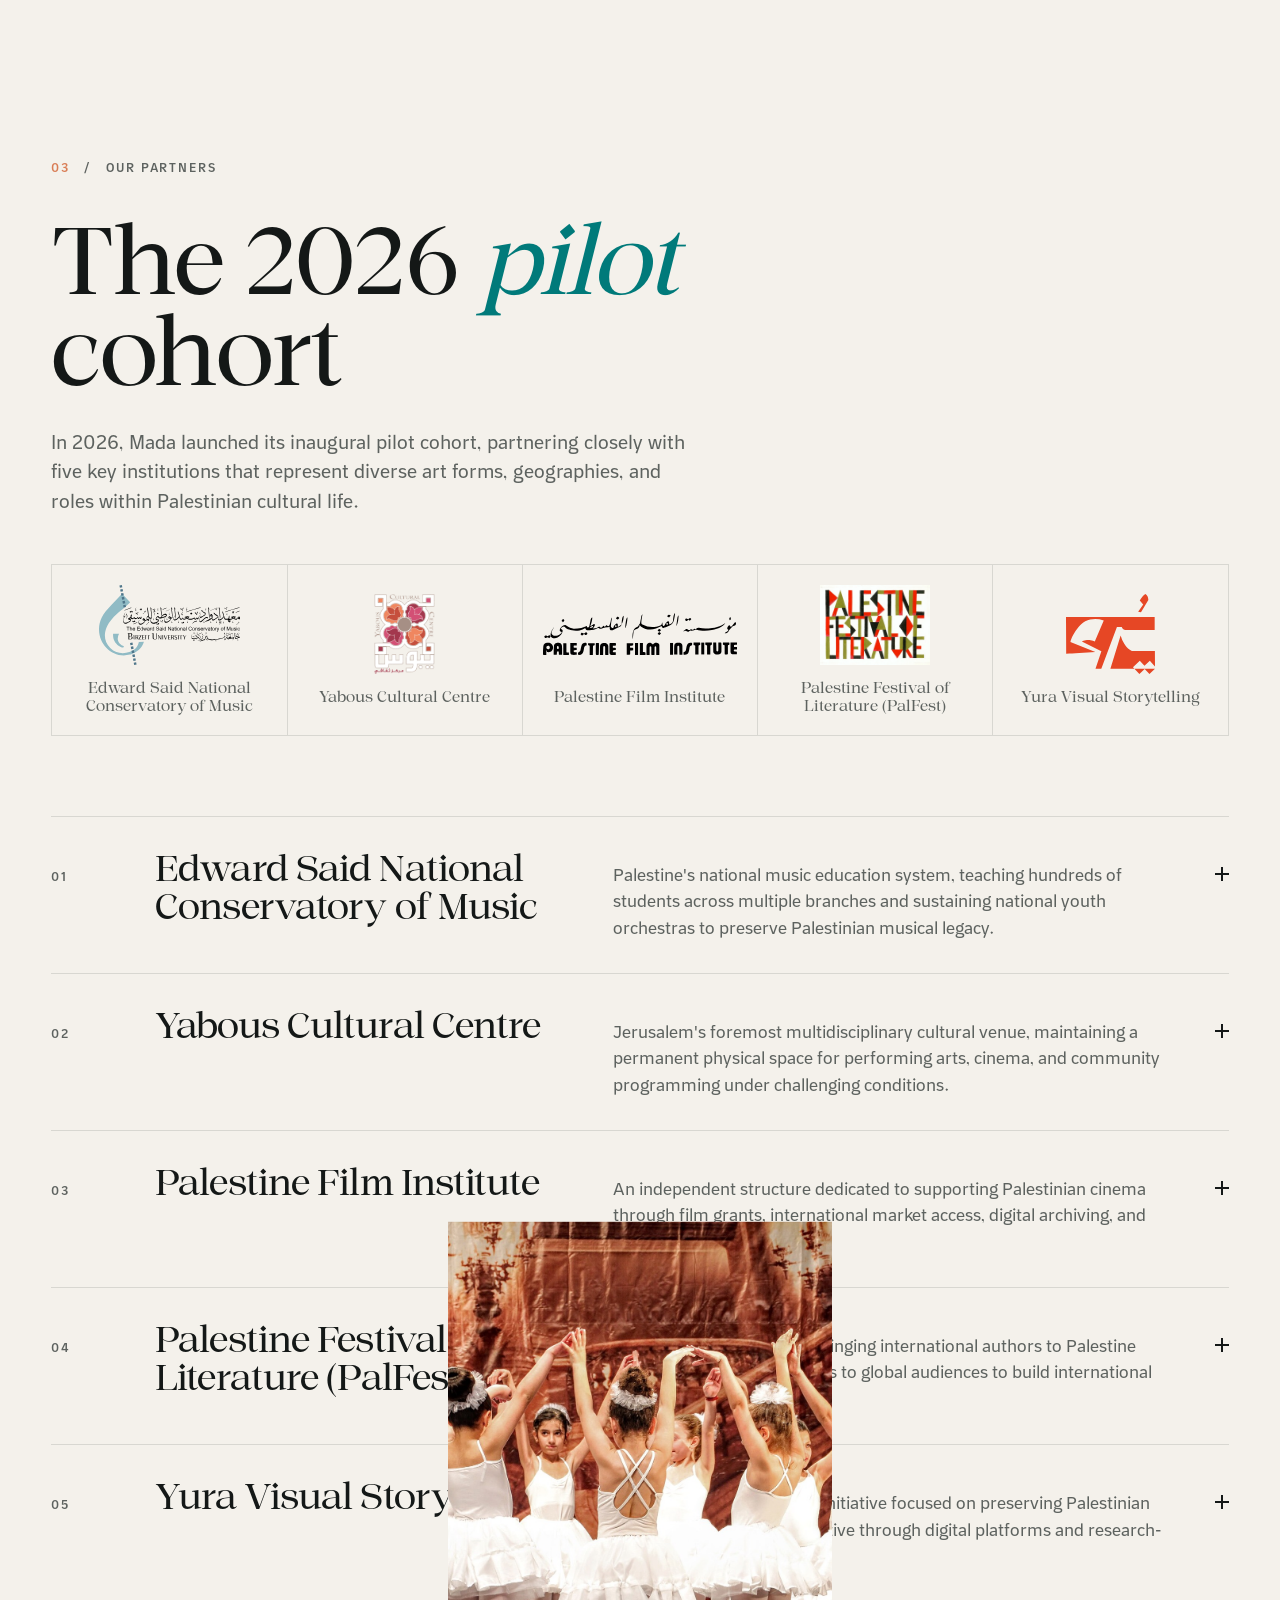
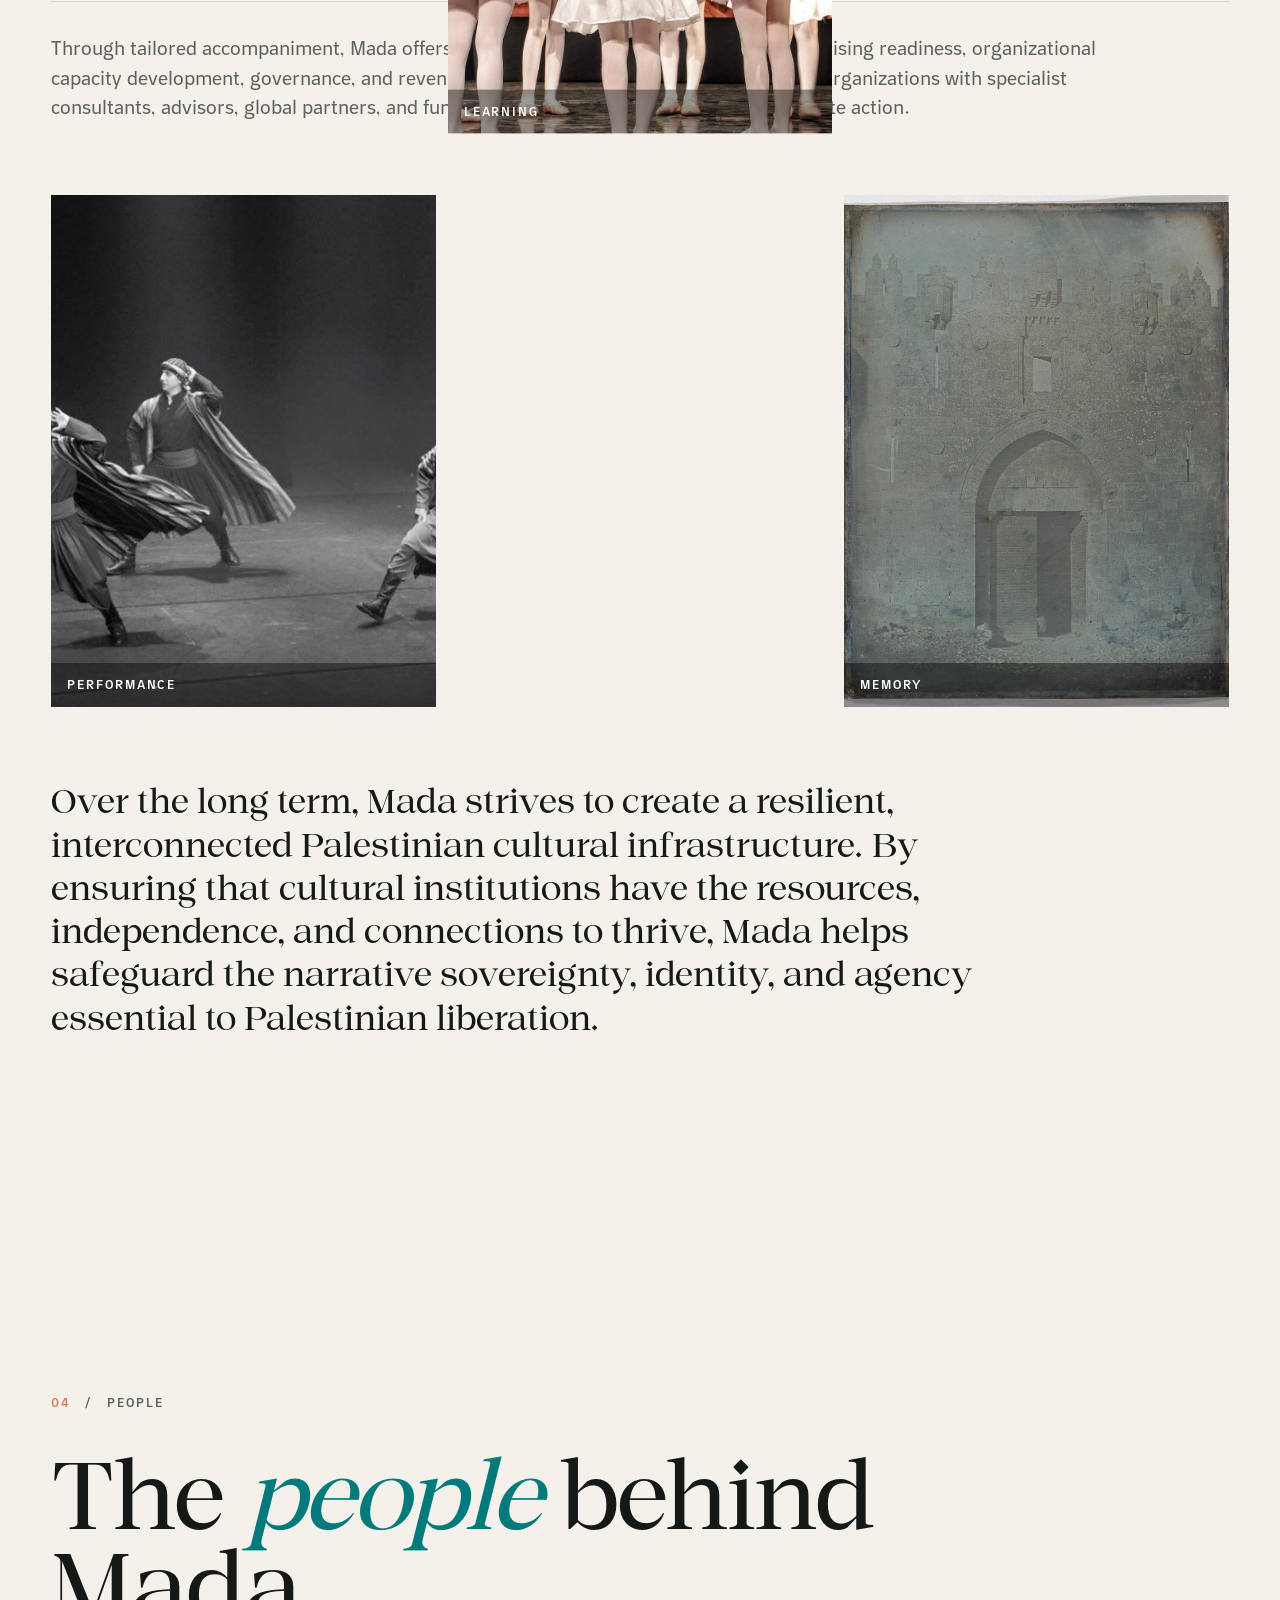
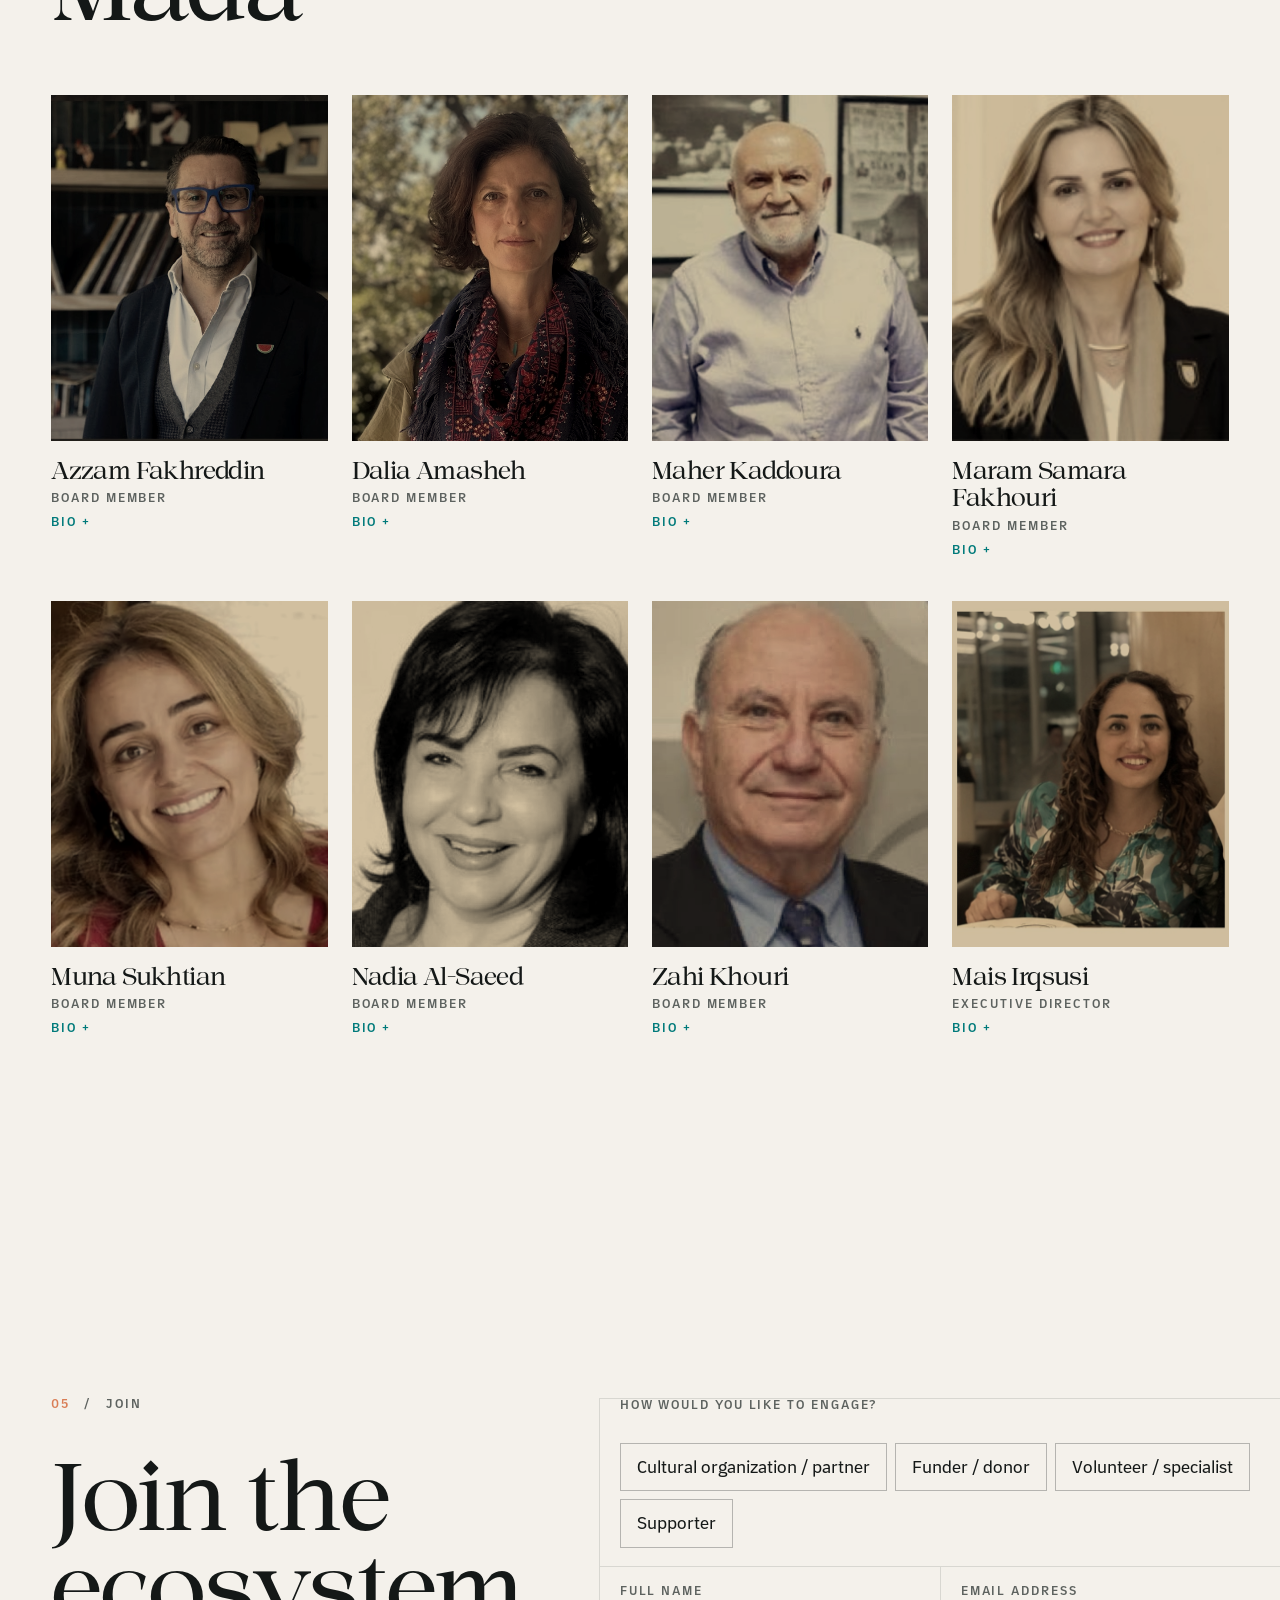
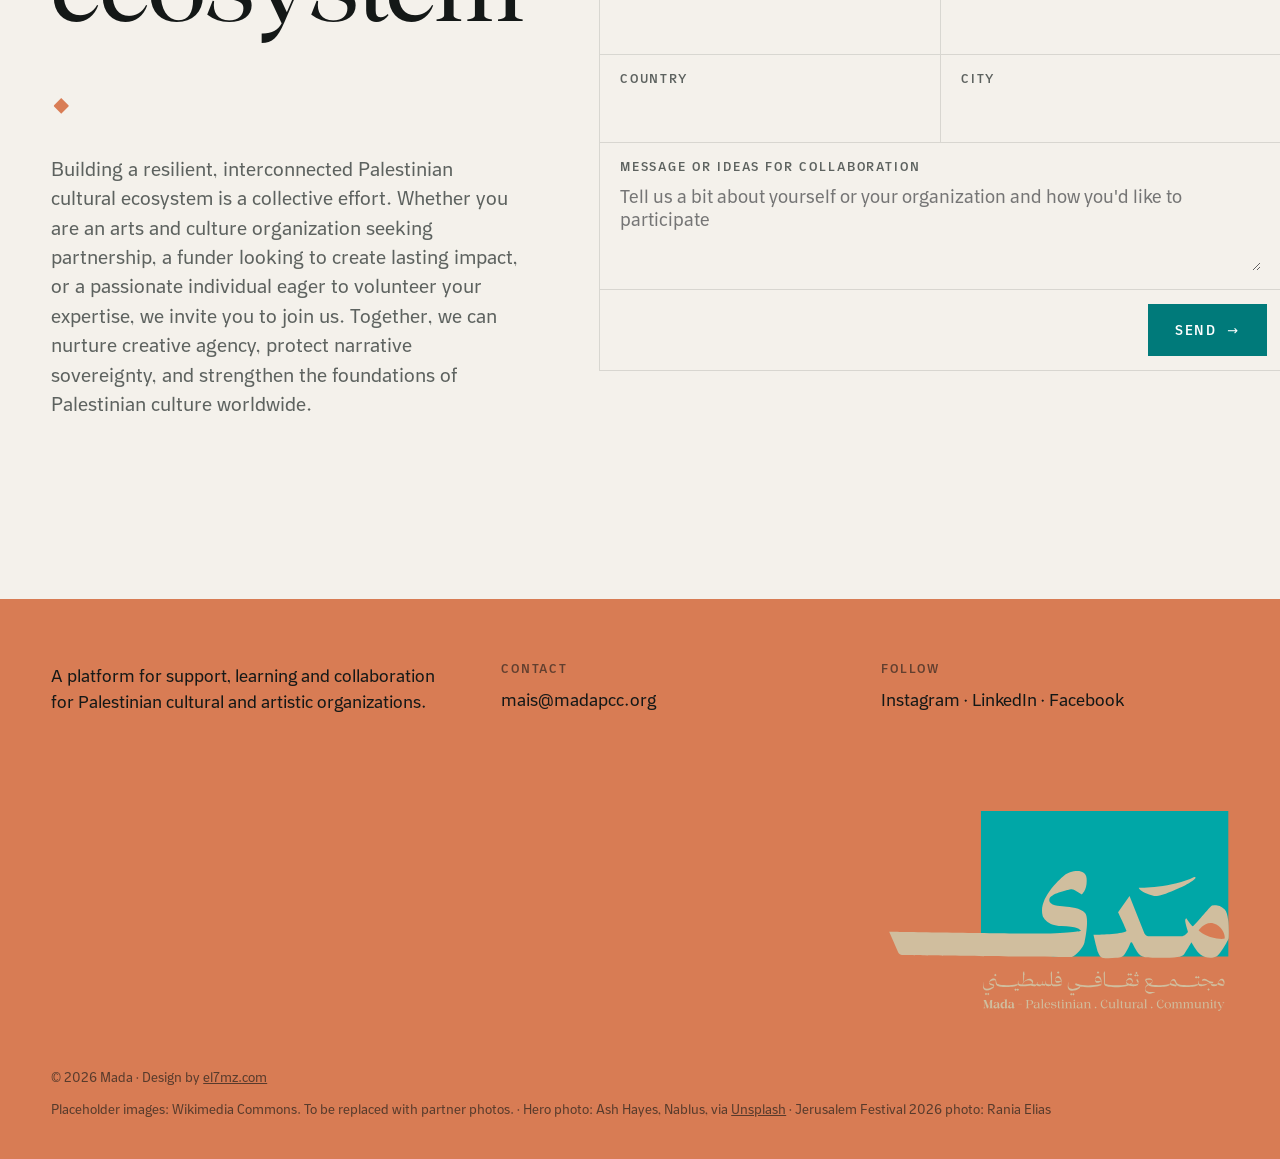
==== commit c3102aee: "Footer design credit, under-construction form message, social links tooltip" ====
--- a/index.html
+++ b/index.html
@@ -205,6 +205,10 @@
   footer .top p { max-width: 24em; }
   footer .top .label { color: rgba(20, 24, 23, .6); margin-bottom: 12px; display: block; }
   footer .top a:hover { text-decoration: underline; text-underline-offset: 4px; }
+  /* Social links not live yet: plain text with an "under construction" tip on hover/focus */
+  footer .soon { position: relative; cursor: default; }
+  footer .soon::after { content: attr(data-tip); position: absolute; inset-block-end: calc(100% + 6px); inset-inline-start: 0; white-space: nowrap; padding: 4px 8px; font-size: 12px; background: var(--ink); color: var(--bg); opacity: 0; pointer-events: none; transition: opacity .15s ease-out; }
+  footer .soon:hover::after, footer .soon:focus-visible::after { opacity: 1; }
   footer .logo-big { margin: 96px 0 0 auto; width: min(100%, 340px); }
   footer .logo-big img { width: 100%; height: auto; display: block; }
   footer .small { display: flex; justify-content: space-between; flex-wrap: wrap; gap: 12px; margin-top: 56px; font-size: 13px; color: rgba(20, 24, 23, .65); }
@@ -379,13 +383,13 @@
   <div class="top">
     <p data-i18n="fAbout">A platform for support, learning and collaboration for Palestinian cultural and artistic organizations.</p>
     <div><span class="label" data-i18n="fContact">Contact</span><a href="mailto:mais@madapcc.org">mais@madapcc.org</a></div>
-    <div><span class="label" data-i18n="fFollow">Follow</span><a href="#INSTAGRAM">Instagram</a> · <a href="#LINKEDIN">LinkedIn</a> · <a href="#FACEBOOK">Facebook</a></div>
+    <div><span class="label" data-i18n="fFollow">Follow</span><span class="soon" tabindex="0">Instagram</span> · <span class="soon" tabindex="0">LinkedIn</span> · <span class="soon" tabindex="0">Facebook</span></div>
   </div>
   <div class="logo-big rv" aria-hidden="true">
     <img src="assets/logo-var-2.svg" alt="">
   </div>
   <div class="small">
-    <span>© 2026 Mada</span>
+    <span>© 2026 Mada · Design by <a href="https://el7mz.com" target="_blank" rel="noopener" style="text-decoration:underline">el7mz.com</a></span>
     <span><span data-i18n="credits">Placeholder images: Wikimedia Commons. To be replaced with partner photos.</span> · <span data-i18n="heroCredit">Hero photo: Ash Hayes, Nablus, via</span> <a href="https://unsplash.com/photos/qQ_3Se2Vy20" style="text-decoration:underline">Unsplash</a> · <span data-i18n="bandCredit">Jerusalem Festival 2026 photo: Rania Elias</span></span>
   </div>
 </footer>
@@ -454,9 +458,9 @@
   fMsgPh: "عرّفنا بنفسك أو بمؤسستك وكيف تودّ المشاركة", send: "إرسال",
   fAbout: "منصة للدعم والتعلّم والتعاون للمؤسسات الثقافية والفنية الفلسطينية.", fContact: "تواصل", fFollow: "تابعنا",
   credits: "صور مؤقتة من ويكيميديا كومنز، تُستبدل بصور الشركاء.", heroCredit: "صورة الواجهة: آش هايز، نابلس، عبر", bandCredit: "صورة مهرجان القدس 2026: رانيا إلياس",
-  ok: "شكرًا لك! وصلتنا رسالتك.", err: "تعذّر الإرسال. حاول مرة أخرى أو راسلنا عبر البريد.", req: "اختر نوع المشاركة وأضف اسمك وبريدك."
+  ok: "شكرًا لك! وصلتنا رسالتك.", err: "تعذّر الإرسال. شكرًا لاهتمامكم، الموقع قيد الإنشاء.", soon: "قيد الإنشاء", req: "اختر نوع المشاركة وأضف اسمك وبريدك."
 };
-const en = { board: "Board member", readBio: "Bio", ok: "Thank you. We received your message.", err: "Couldn't send. Please try again or email us.", req: "Choose how you'd like to engage, and add your name and email." };
+const en = { board: "Board member", readBio: "Bio", ok: "Thank you. We received your message.", err: "Couldn't send. Thank you for your interest; our website is under construction.", soon: "Under construction", req: "Choose how you'd like to engage, and add your name and email." };
 document.querySelectorAll("[data-i18n]").forEach(el => en[el.dataset.i18n] ??= el.innerHTML);
 let lang = "en";
 const t = k => (lang === "ar" ? ar : en)[k];
@@ -489,6 +493,7 @@
   document.querySelectorAll("[data-i18n-ph]").forEach(el => { en[el.dataset.i18nPh] ??= el.placeholder; el.placeholder = t(el.dataset.i18nPh); });
   $("logos").innerHTML = ORGS.map(o => `<a class="tile" href="${o.url}" target="_blank" rel="noopener"><img src="assets/img/${o.logo}" alt=""><span>${o[lang][0]}</span></a>`).join("");
   $("board").innerHTML = BOARD.map(([id, n, nAr, bio, role], i) => `<article class="member rv" style="--i:${i % 4}"><figure class="duo"><img src="assets/img/board/${id}.jpg" alt="${lang === "ar" ? nAr : n}" loading="lazy"></figure><h3>${lang === "ar" ? nAr : n}</h3><p class="label">${role ? role[+(lang === "ar")] : t("board")}</p>${bio ? `<a class="label bio" href="soon.html">${t("readBio")} +</a>` : ""}</article>`).join("");
+  document.querySelectorAll(".soon").forEach(el => el.dataset.tip = t("soon"));
   $("lang").textContent = lang === "ar" ? "English" : "العربية";
   document.querySelectorAll(".rv:not(.in), .big:not(.in)").forEach(el => io.observe(el));
 }
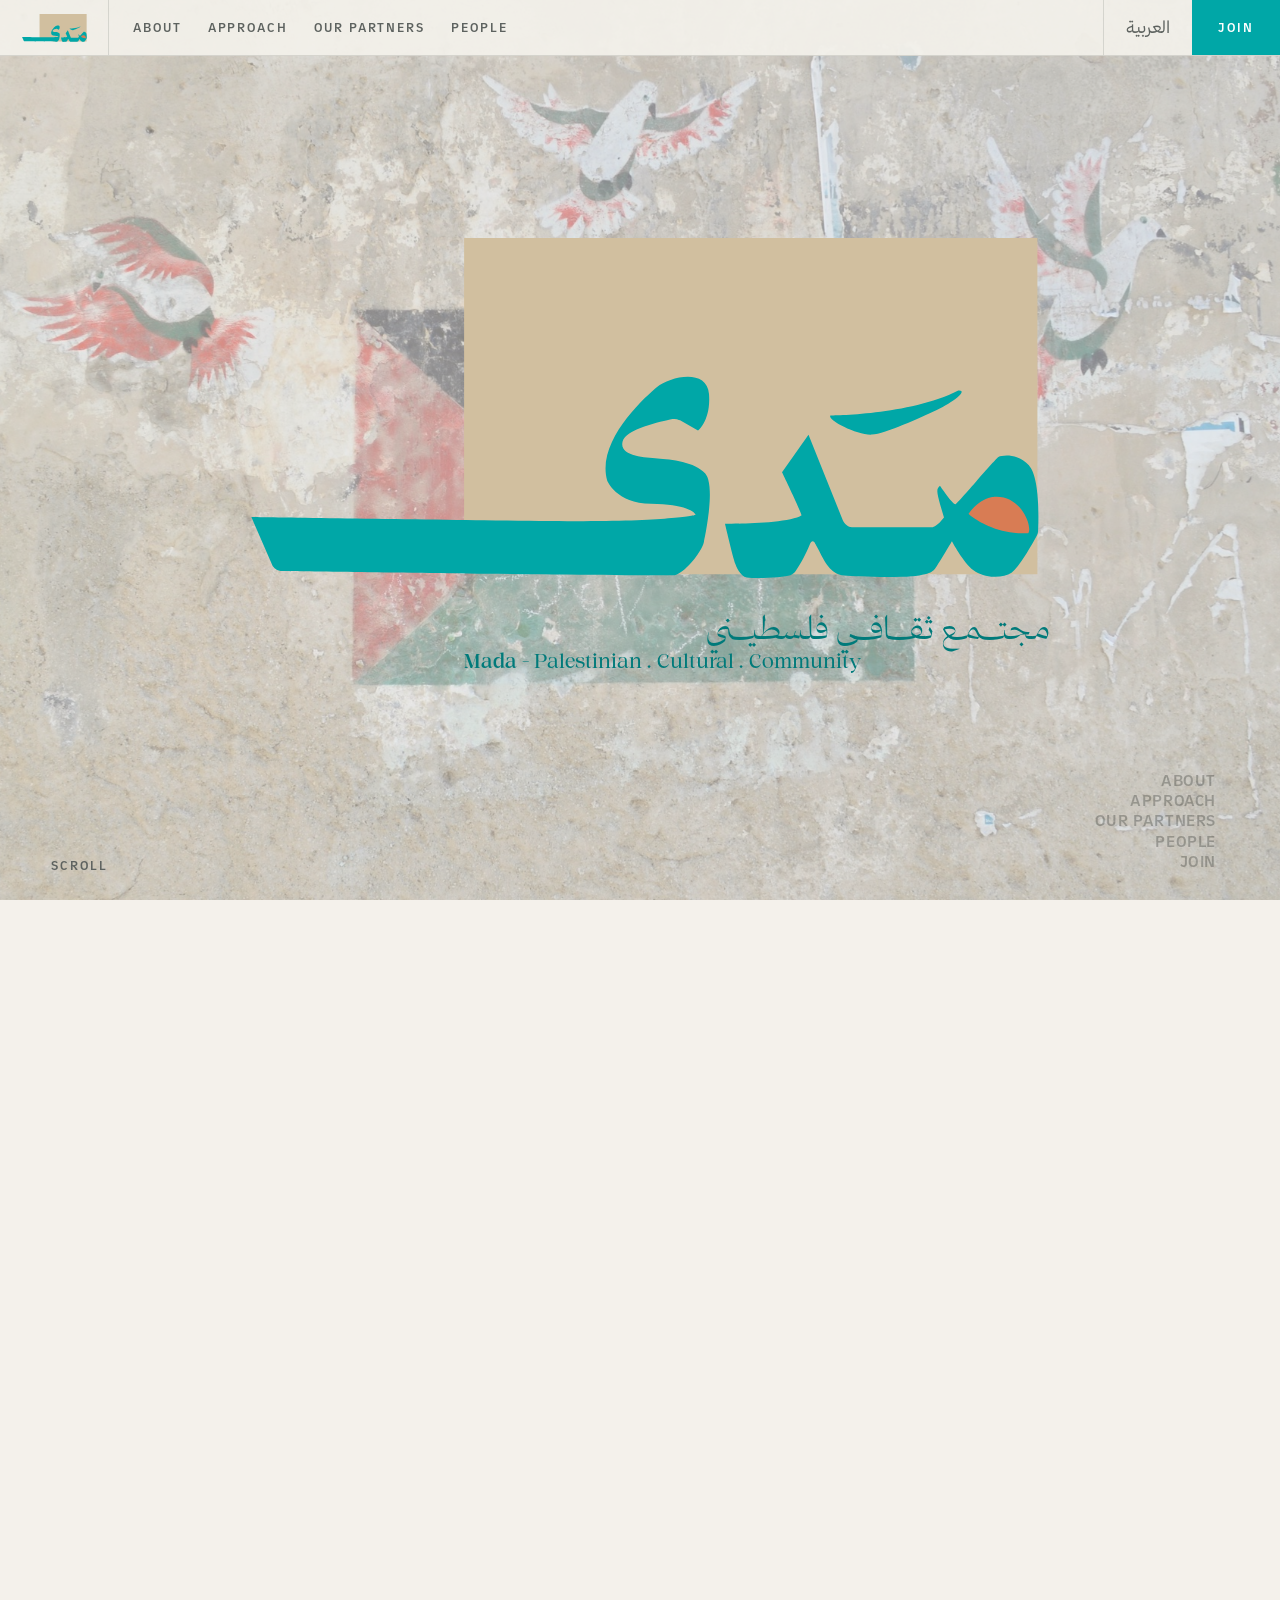
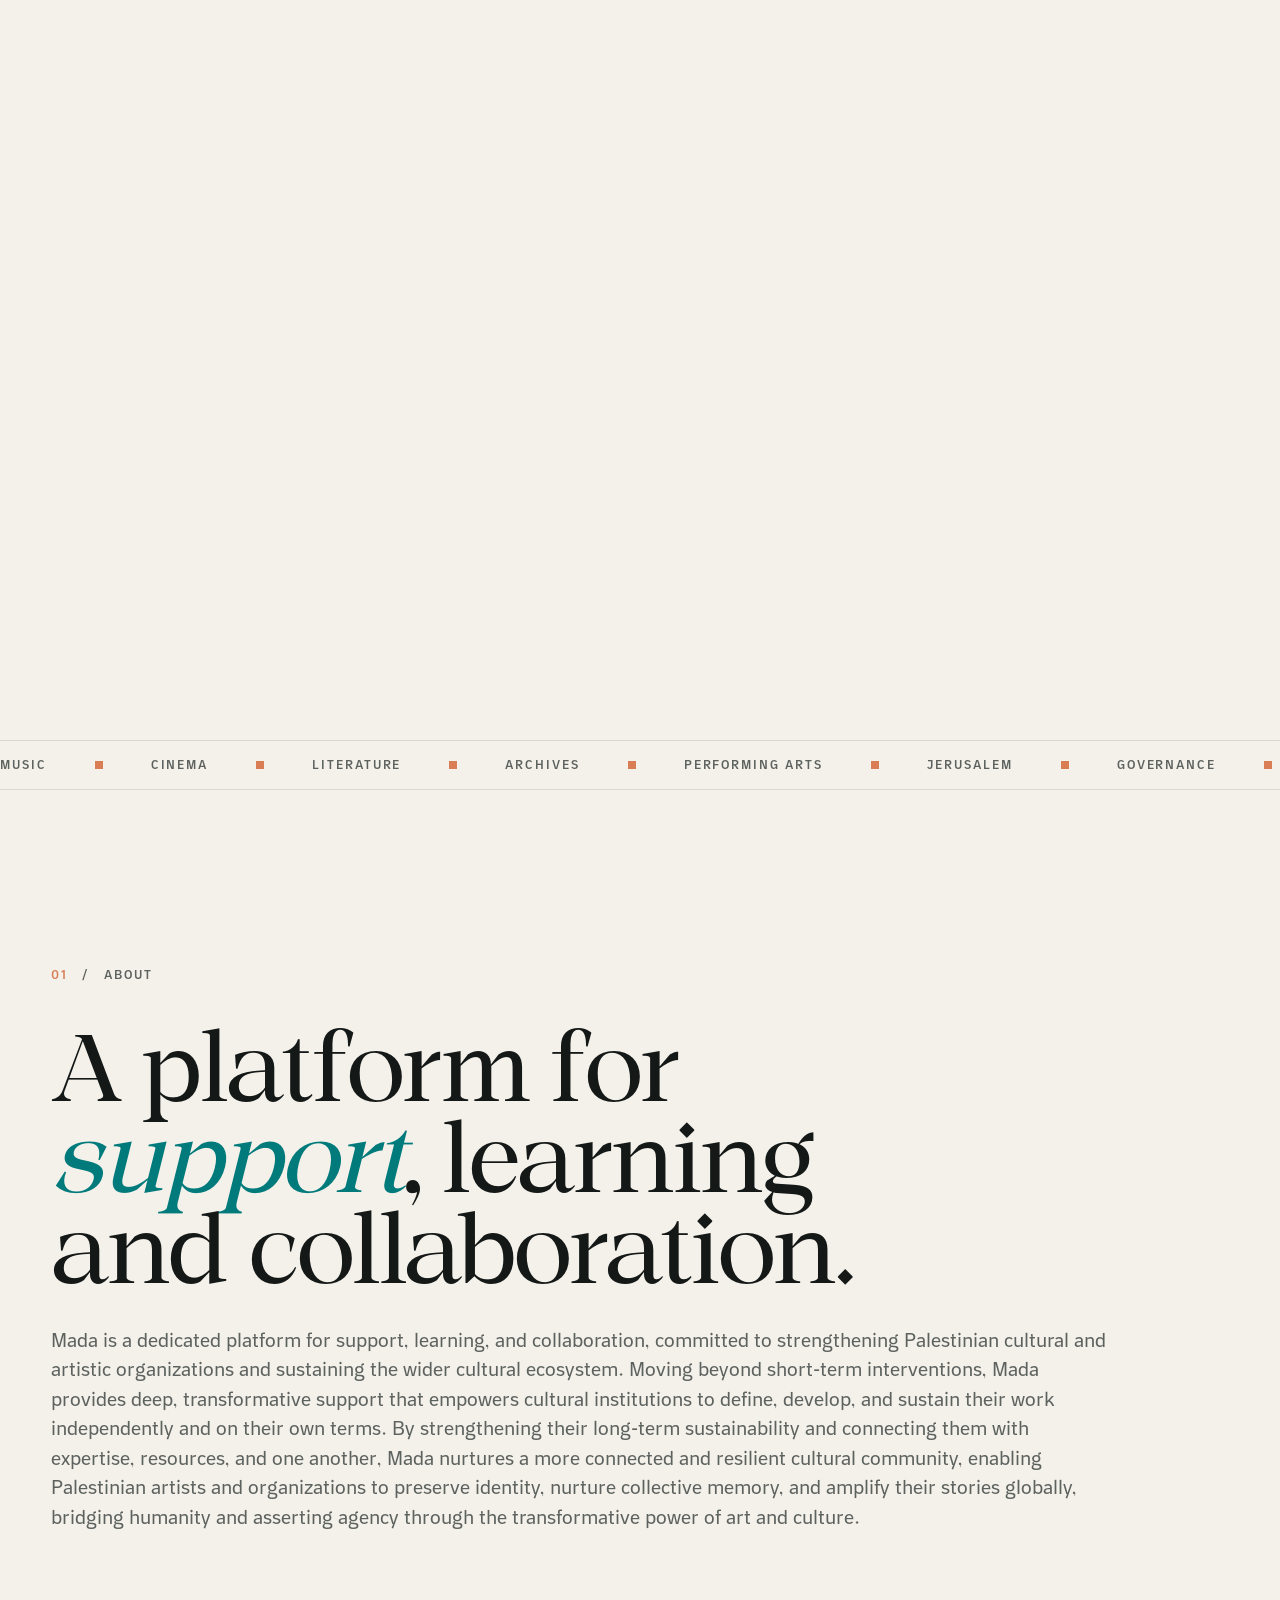
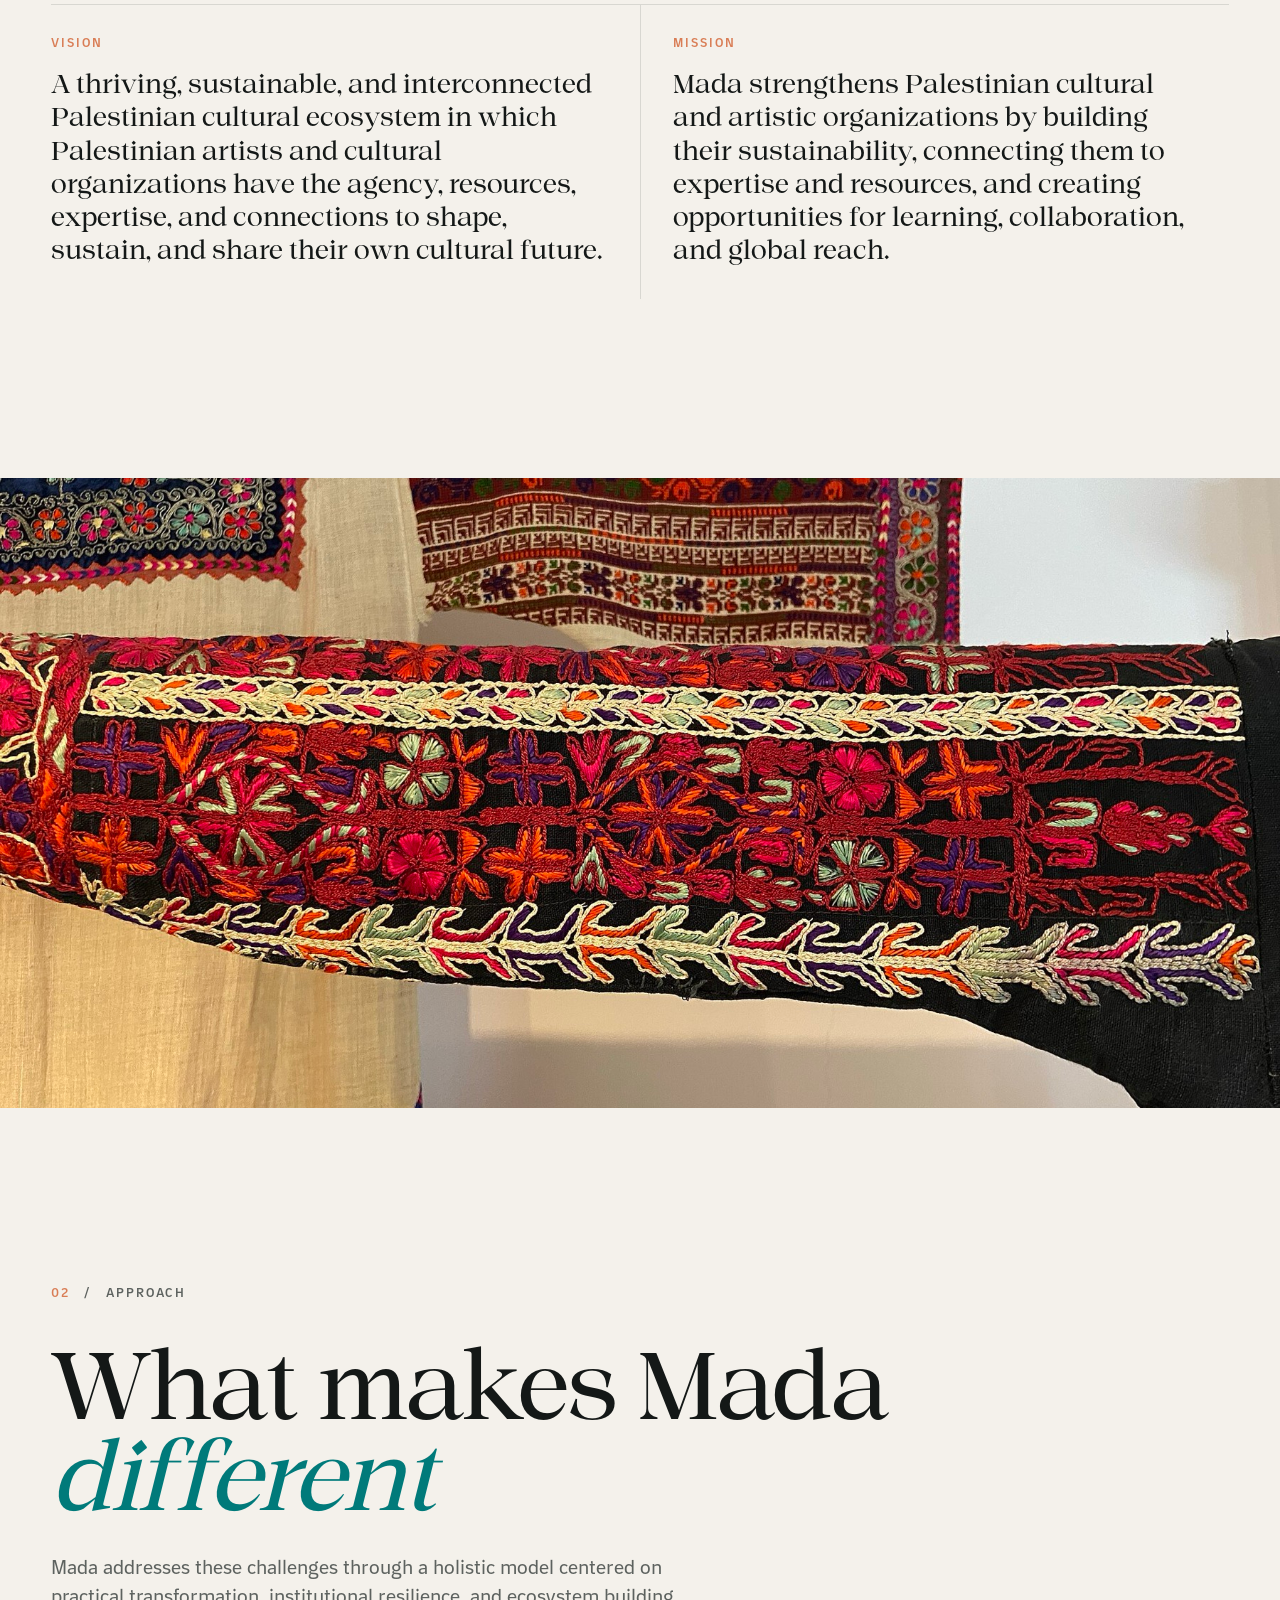
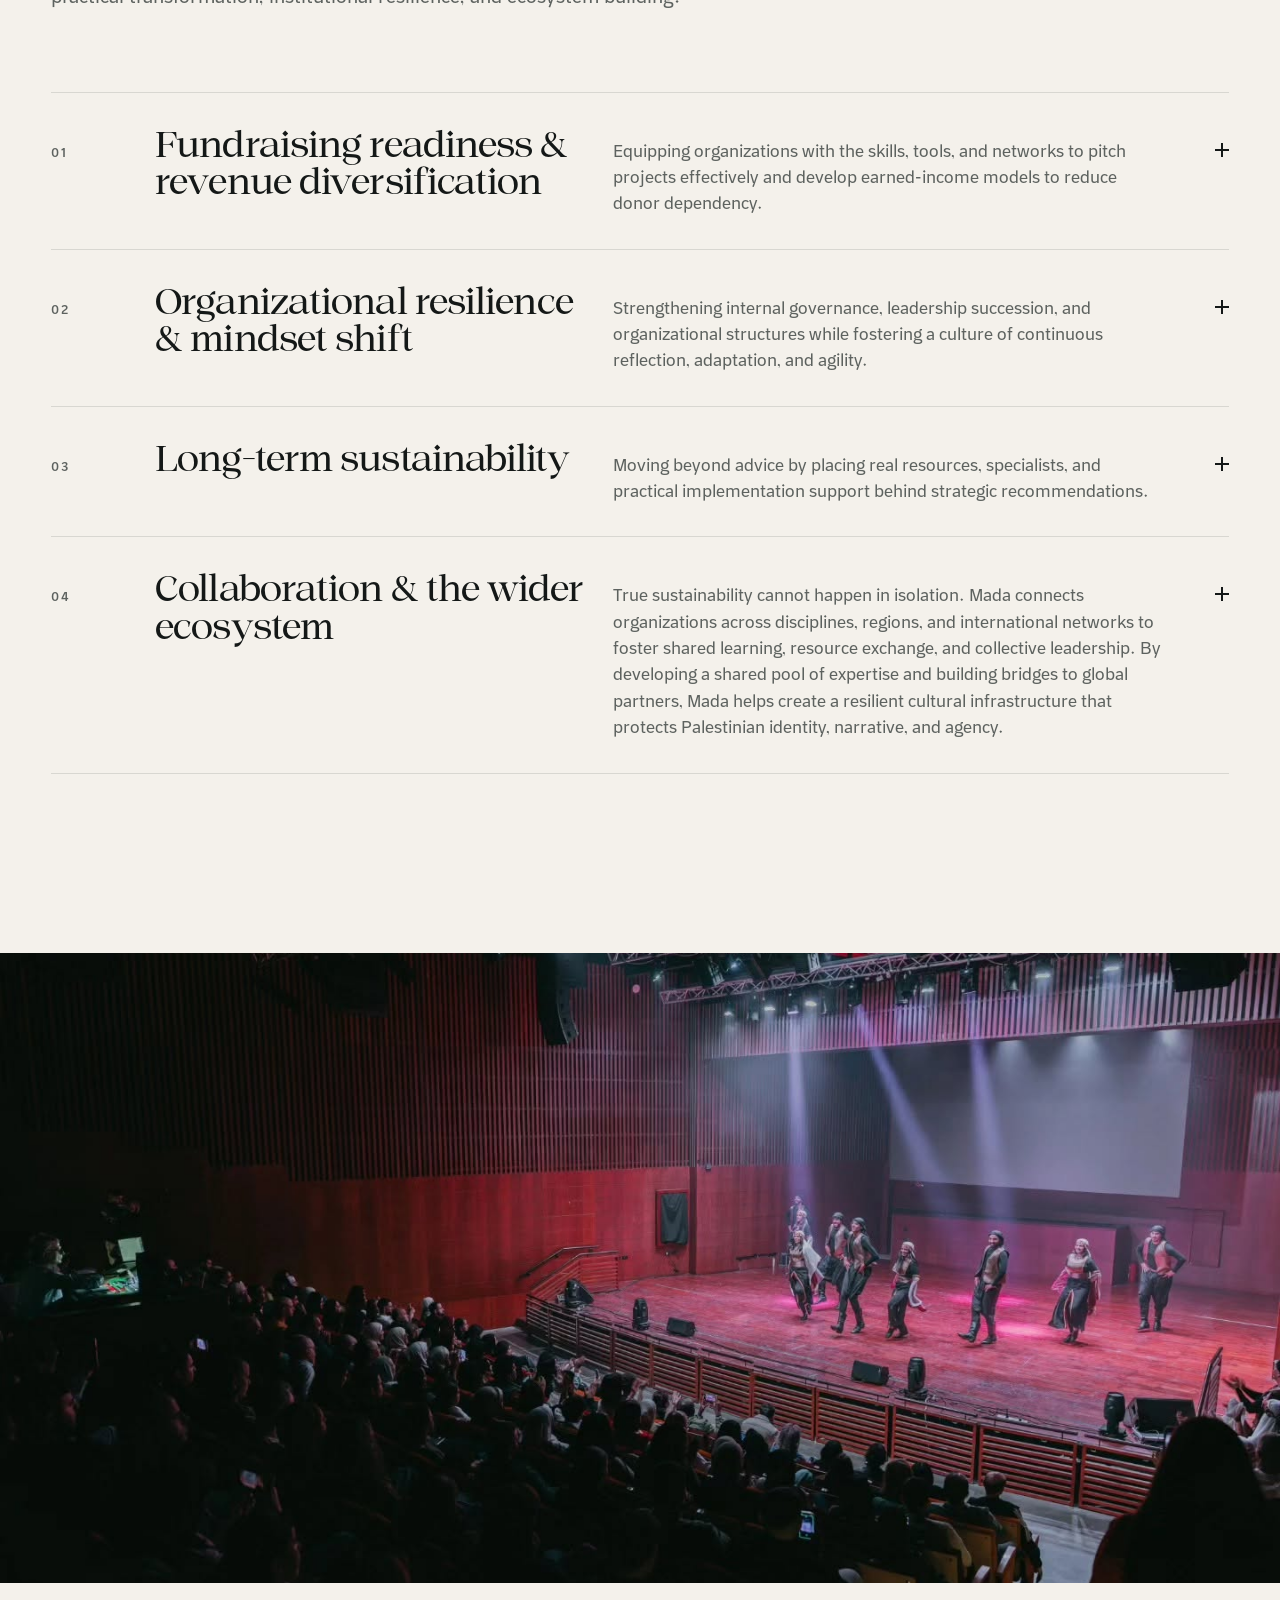
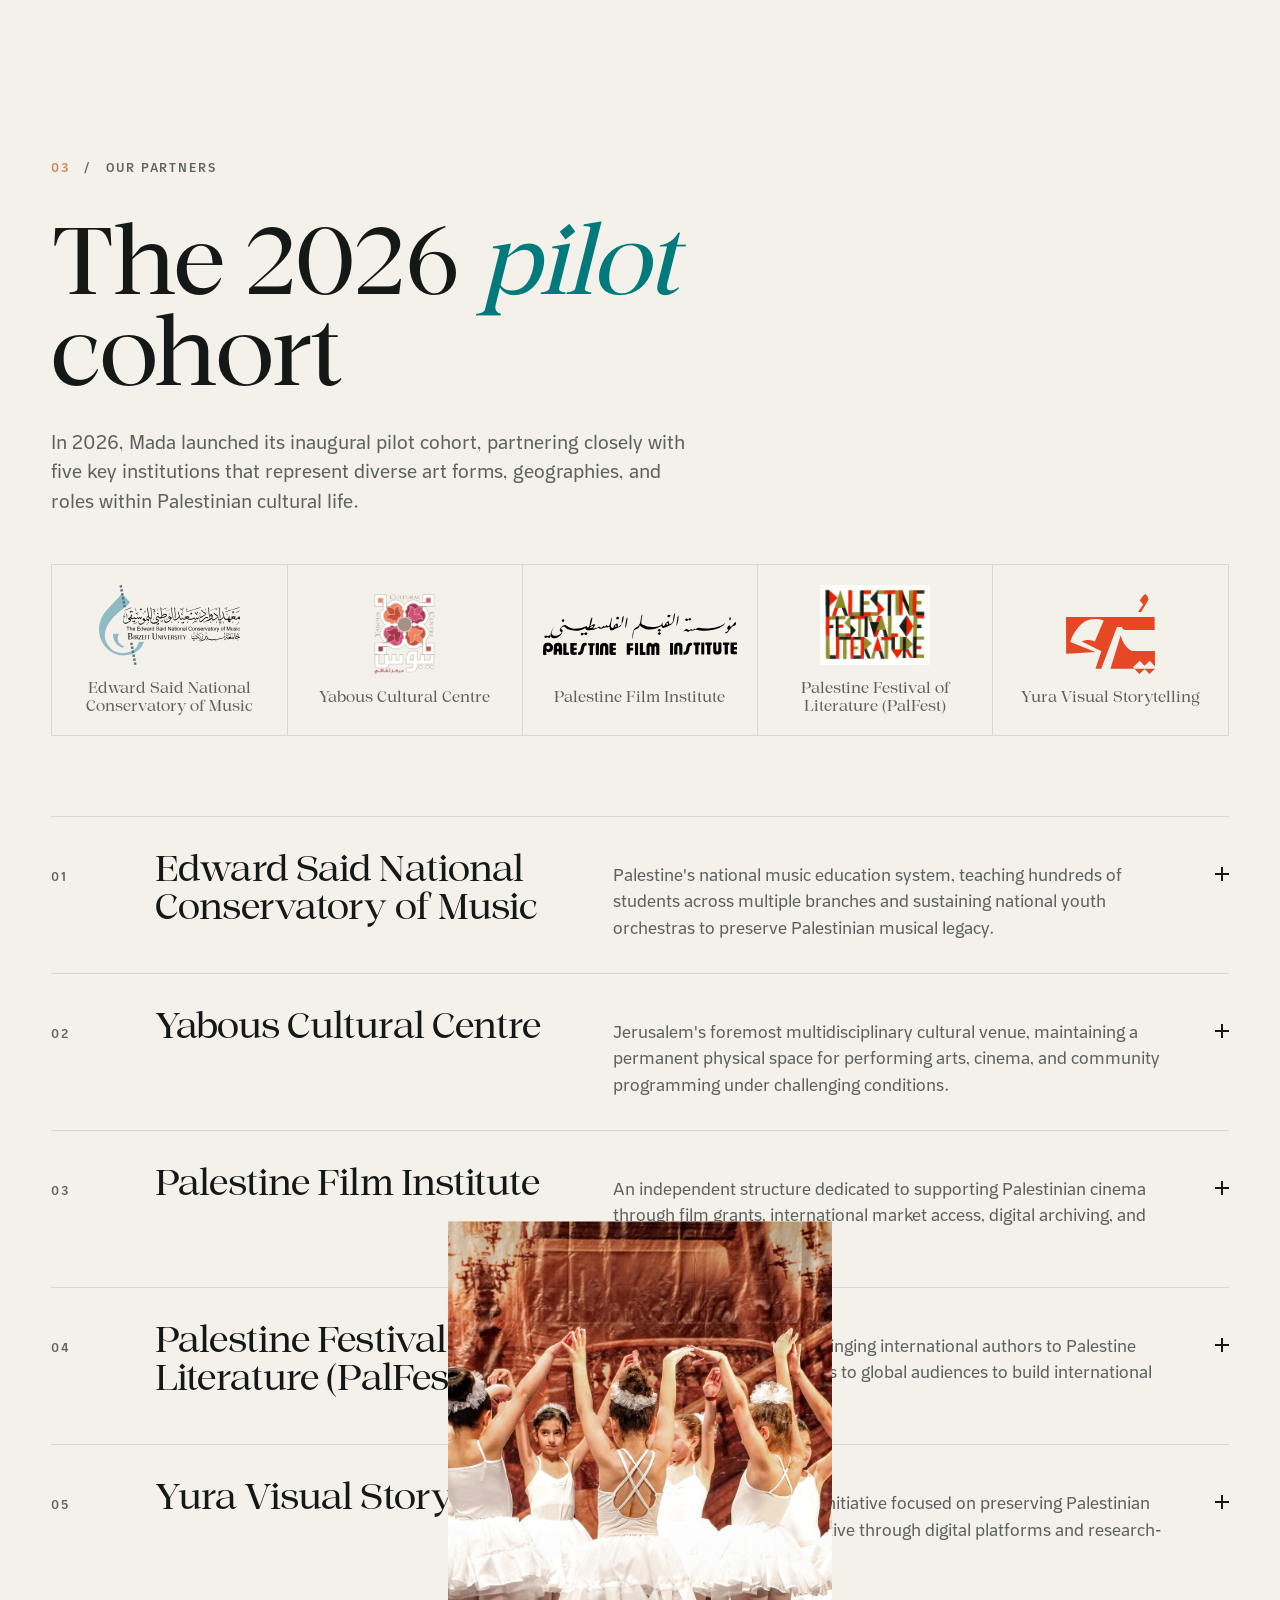
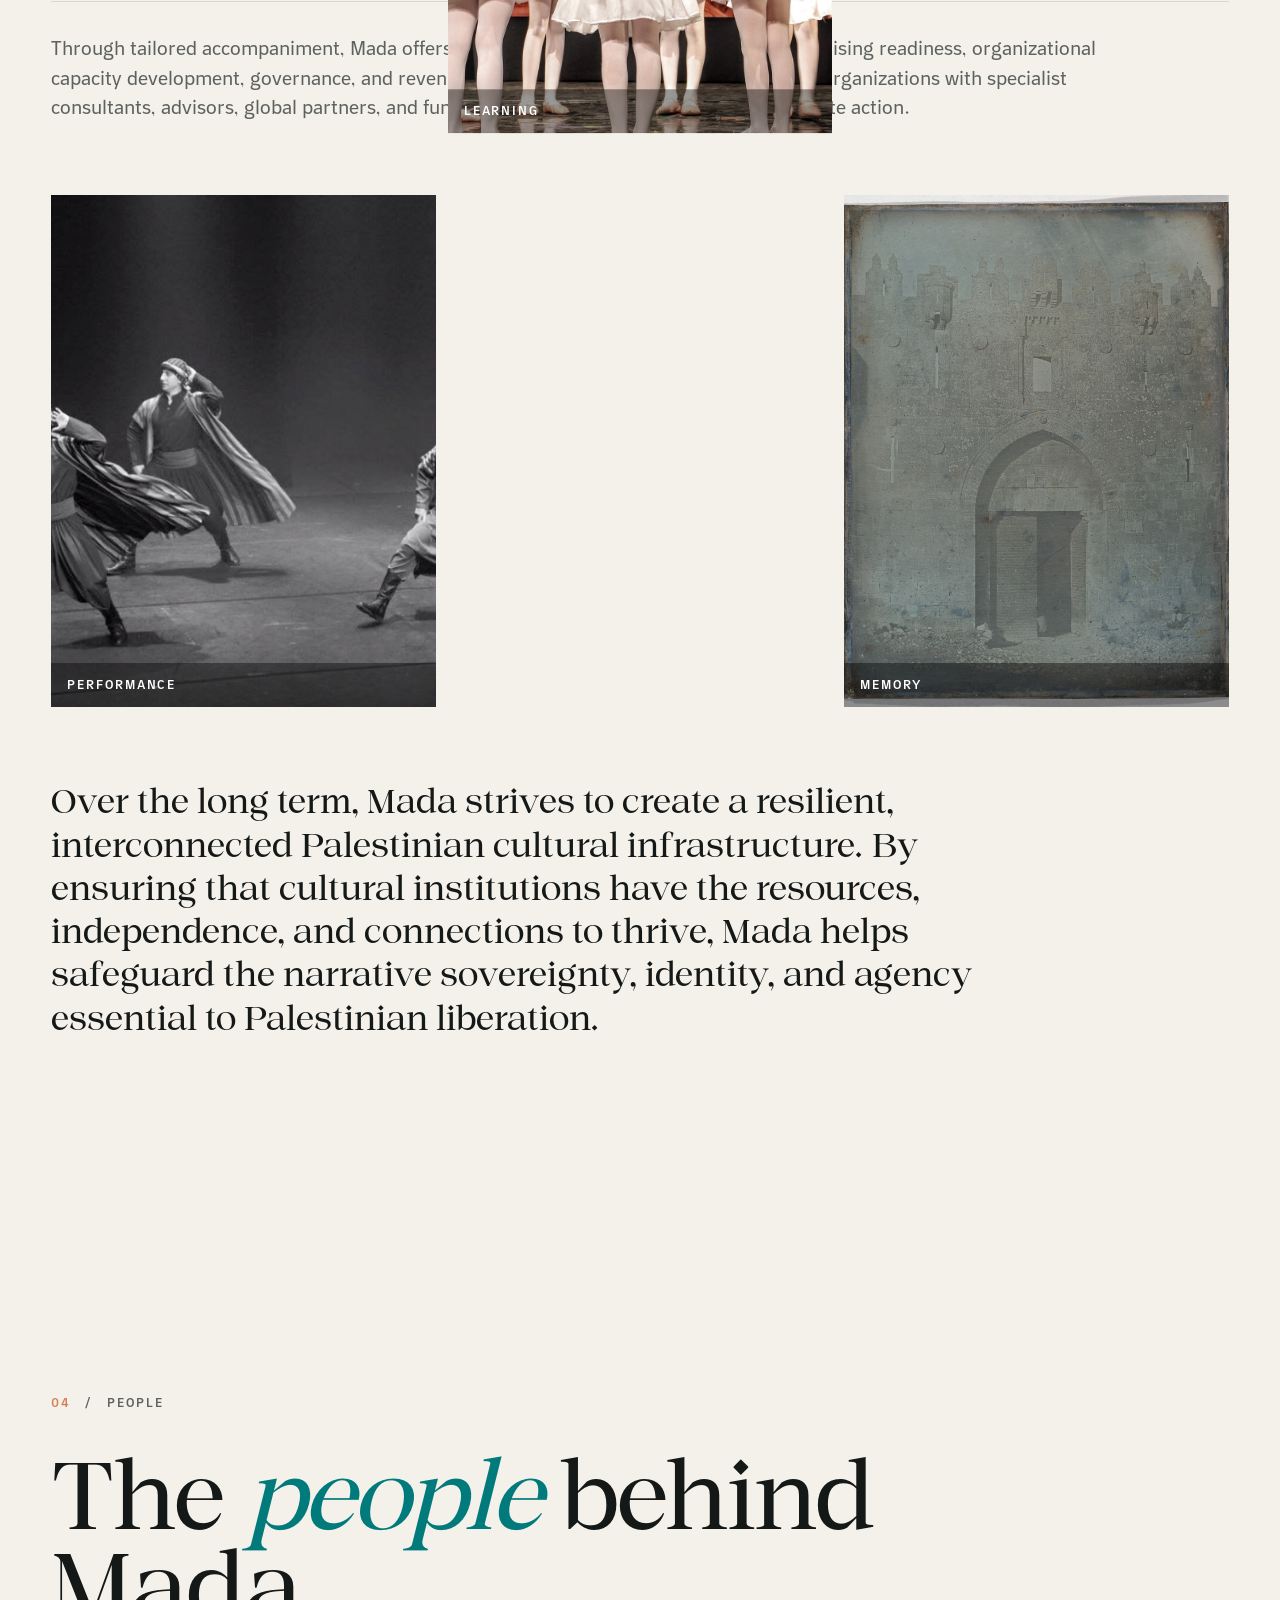
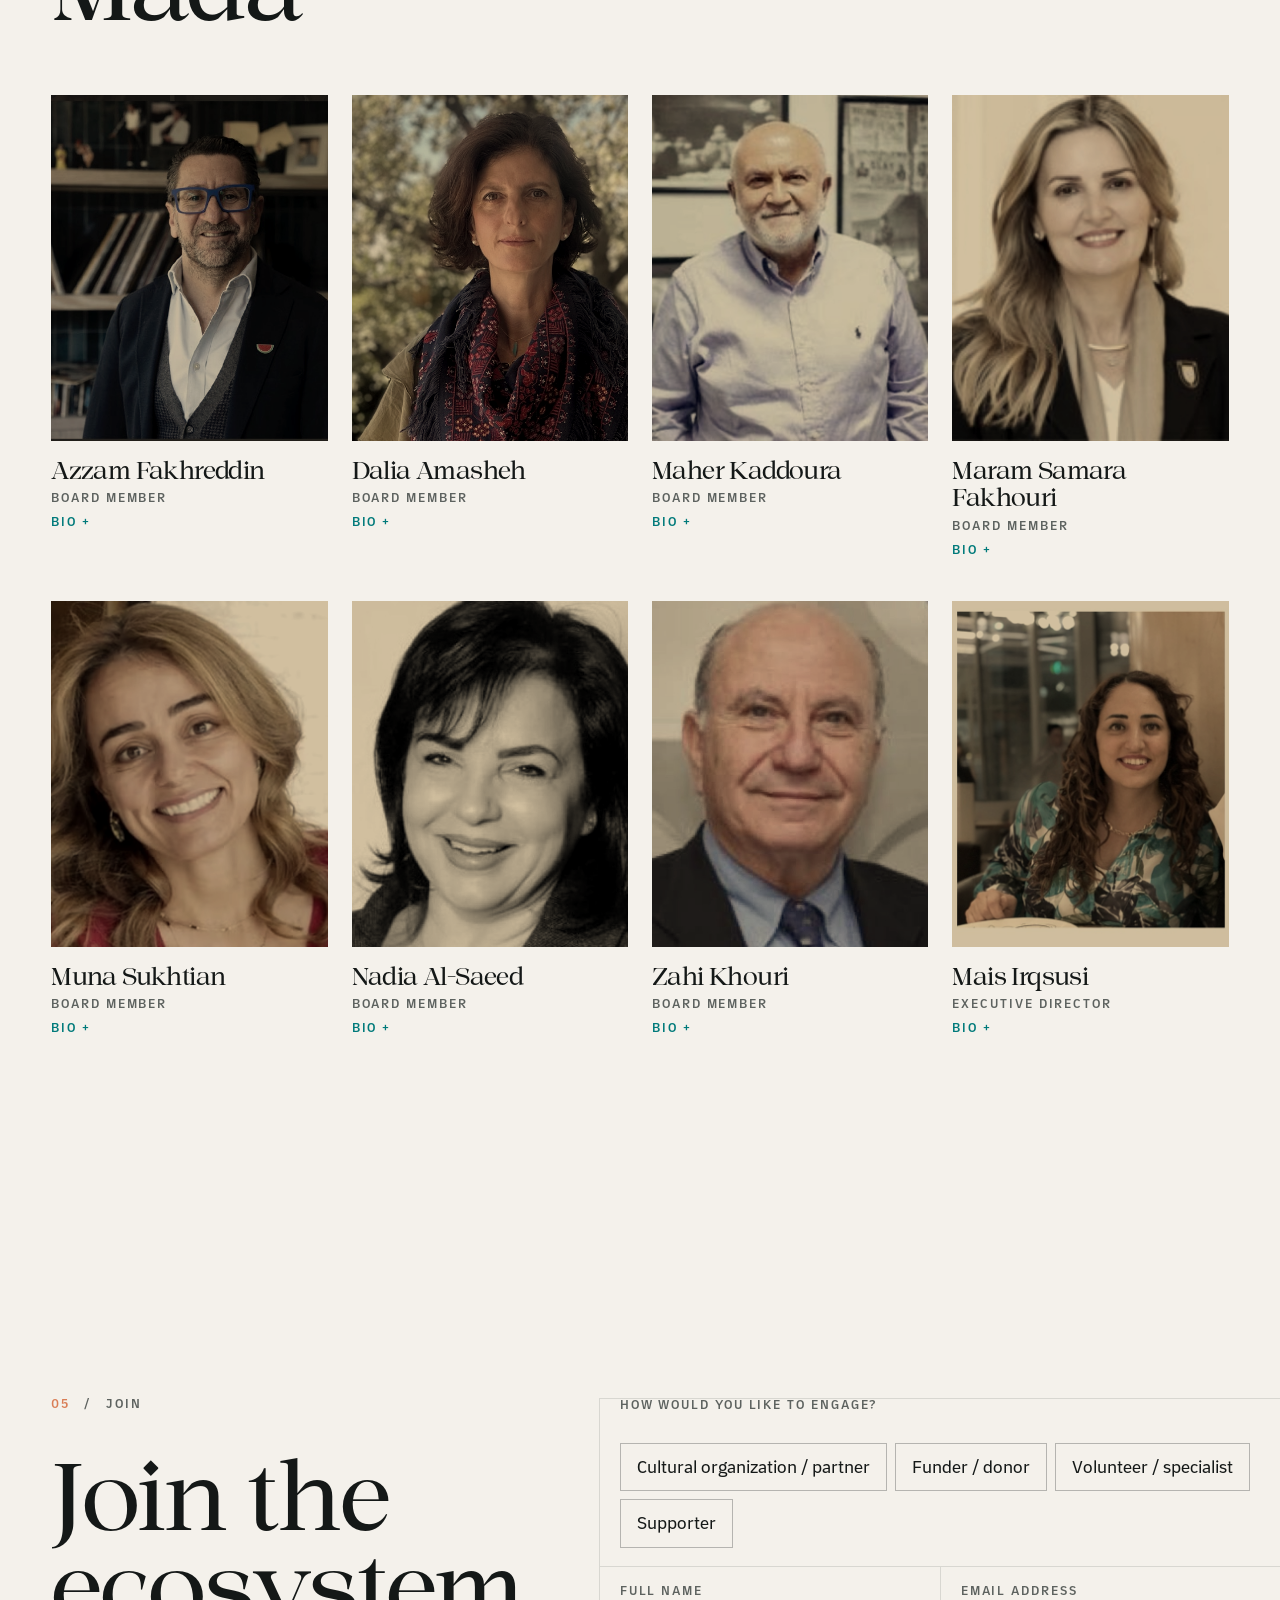
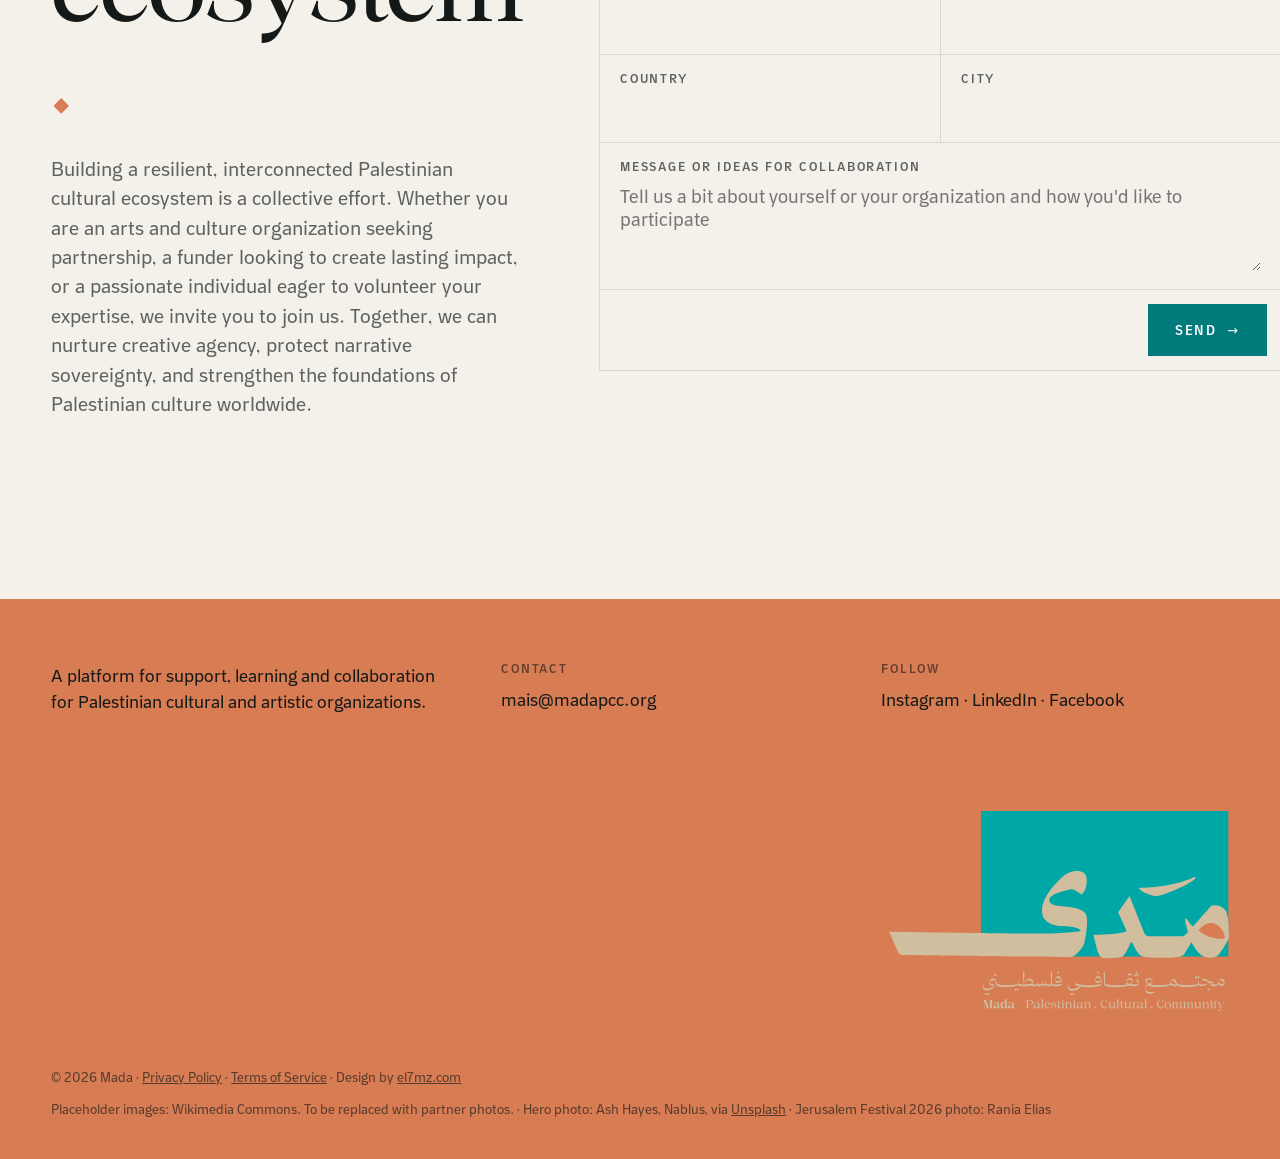
==== commit 12127009: "Connect Join form; add privacy policy and terms pages" ====
--- a/index.html
+++ b/index.html
@@ -389,14 +389,14 @@
     <img src="assets/logo-var-2.svg" alt="">
   </div>
   <div class="small">
-    <span>© 2026 Mada · Design by <a href="https://el7mz.com" target="_blank" rel="noopener" style="text-decoration:underline">el7mz.com</a></span>
+    <span>© 2026 Mada · <a href="privacy.html" data-i18n="privacy" style="text-decoration:underline">Privacy Policy</a> · <a href="terms.html" data-i18n="terms" style="text-decoration:underline">Terms of Service</a> · Design by <a href="https://el7mz.com" target="_blank" rel="noopener" style="text-decoration:underline">el7mz.com</a></span>
     <span><span data-i18n="credits">Placeholder images: Wikimedia Commons. To be replaced with partner photos.</span> · <span data-i18n="heroCredit">Hero photo: Ash Hayes, Nablus, via</span> <a href="https://unsplash.com/photos/qQ_3Se2Vy20" style="text-decoration:underline">Unsplash</a> · <span data-i18n="bandCredit">Jerusalem Festival 2026 photo: Rania Elias</span></span>
   </div>
 </footer>
 
 <script>
 // Paste the Apps Script web-app URL here after deploying google-apps-script.gs
-const ENDPOINT = "";
+const ENDPOINT = "https://script.google.com/macros/s/AKfycbwCe8UzBPHm24EDb2-2dO0YDxPkl5ZDoYzlF_gyfqvBaSizbO_w8LPLD-aARTIjVgZcsQ/exec";
 const $ = id => document.getElementById(id);
 
 const ORGS = [
@@ -457,10 +457,10 @@
   fName: "الاسم الكامل", fEmail: "البريد الإلكتروني", fCountry: "الدولة", fCity: "المدينة", fMsg: "رسالة أو أفكار للتعاون",
   fMsgPh: "عرّفنا بنفسك أو بمؤسستك وكيف تودّ المشاركة", send: "إرسال",
   fAbout: "منصة للدعم والتعلّم والتعاون للمؤسسات الثقافية والفنية الفلسطينية.", fContact: "تواصل", fFollow: "تابعنا",
-  credits: "صور مؤقتة من ويكيميديا كومنز، تُستبدل بصور الشركاء.", heroCredit: "صورة الواجهة: آش هايز، نابلس، عبر", bandCredit: "صورة مهرجان القدس 2026: رانيا إلياس",
-  ok: "شكرًا لك! وصلتنا رسالتك.", err: "تعذّر الإرسال. شكرًا لاهتمامكم، الموقع قيد الإنشاء.", soon: "قيد الإنشاء", req: "اختر نوع المشاركة وأضف اسمك وبريدك."
+  credits: "صور مؤقتة من ويكيميديا كومنز، تُستبدل بصور الشركاء.", heroCredit: "صورة الواجهة: آش هايز، نابلس، عبر", privacy: "سياسة الخصوصية", terms: "شروط الاستخدام", bandCredit: "صورة مهرجان القدس 2026: رانيا إلياس",
+  ok: "شكرًا لك! وصلتنا رسالتك.", err: "تعذّر الإرسال. حاول مرة أخرى أو راسلنا عبر البريد.", soon: "قيد الإنشاء", req: "اختر نوع المشاركة وأضف اسمك وبريدك."
 };
-const en = { board: "Board member", readBio: "Bio", ok: "Thank you. We received your message.", err: "Couldn't send. Thank you for your interest; our website is under construction.", soon: "Under construction", req: "Choose how you'd like to engage, and add your name and email." };
+const en = { board: "Board member", readBio: "Bio", ok: "Thank you. We received your message.", err: "Couldn't send. Please try again or email us.", soon: "Under construction", req: "Choose how you'd like to engage, and add your name and email." };
 document.querySelectorAll("[data-i18n]").forEach(el => en[el.dataset.i18n] ??= el.innerHTML);
 let lang = "en";
 const t = k => (lang === "ar" ? ar : en)[k];
@@ -493,6 +493,7 @@
   document.querySelectorAll("[data-i18n-ph]").forEach(el => { en[el.dataset.i18nPh] ??= el.placeholder; el.placeholder = t(el.dataset.i18nPh); });
   $("logos").innerHTML = ORGS.map(o => `<a class="tile" href="${o.url}" target="_blank" rel="noopener"><img src="assets/img/${o.logo}" alt=""><span>${o[lang][0]}</span></a>`).join("");
   $("board").innerHTML = BOARD.map(([id, n, nAr, bio, role], i) => `<article class="member rv" style="--i:${i % 4}"><figure class="duo"><img src="assets/img/board/${id}.jpg" alt="${lang === "ar" ? nAr : n}" loading="lazy"></figure><h3>${lang === "ar" ? nAr : n}</h3><p class="label">${role ? role[+(lang === "ar")] : t("board")}</p>${bio ? `<a class="label bio" href="soon.html">${t("readBio")} +</a>` : ""}</article>`).join("");
+  document.querySelectorAll("[data-i18n=privacy], [data-i18n=terms]").forEach(el => el.hash = lang === "ar" ? "ar" : "");
   document.querySelectorAll(".soon").forEach(el => el.dataset.tip = t("soon"));
   $("lang").textContent = lang === "ar" ? "English" : "العربية";
   document.querySelectorAll(".rv:not(.in), .big:not(.in)").forEach(el => io.observe(el));
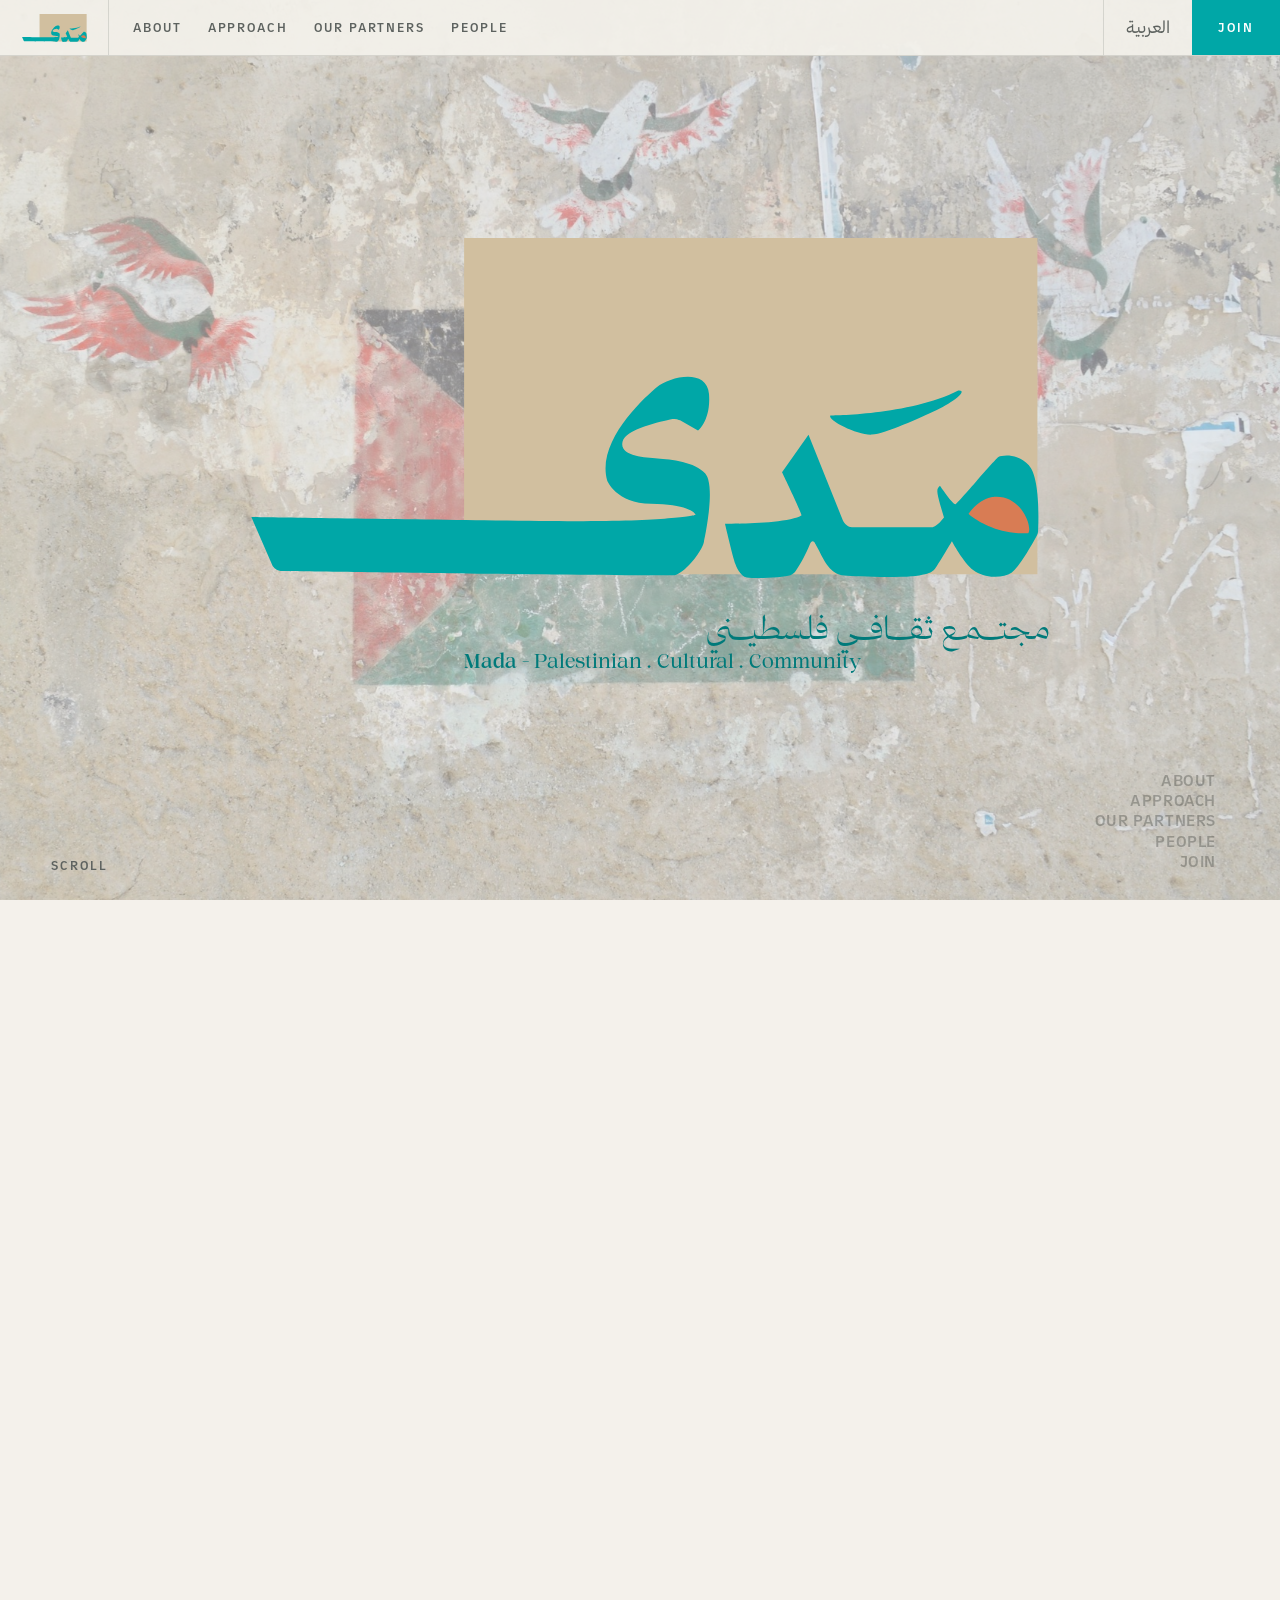
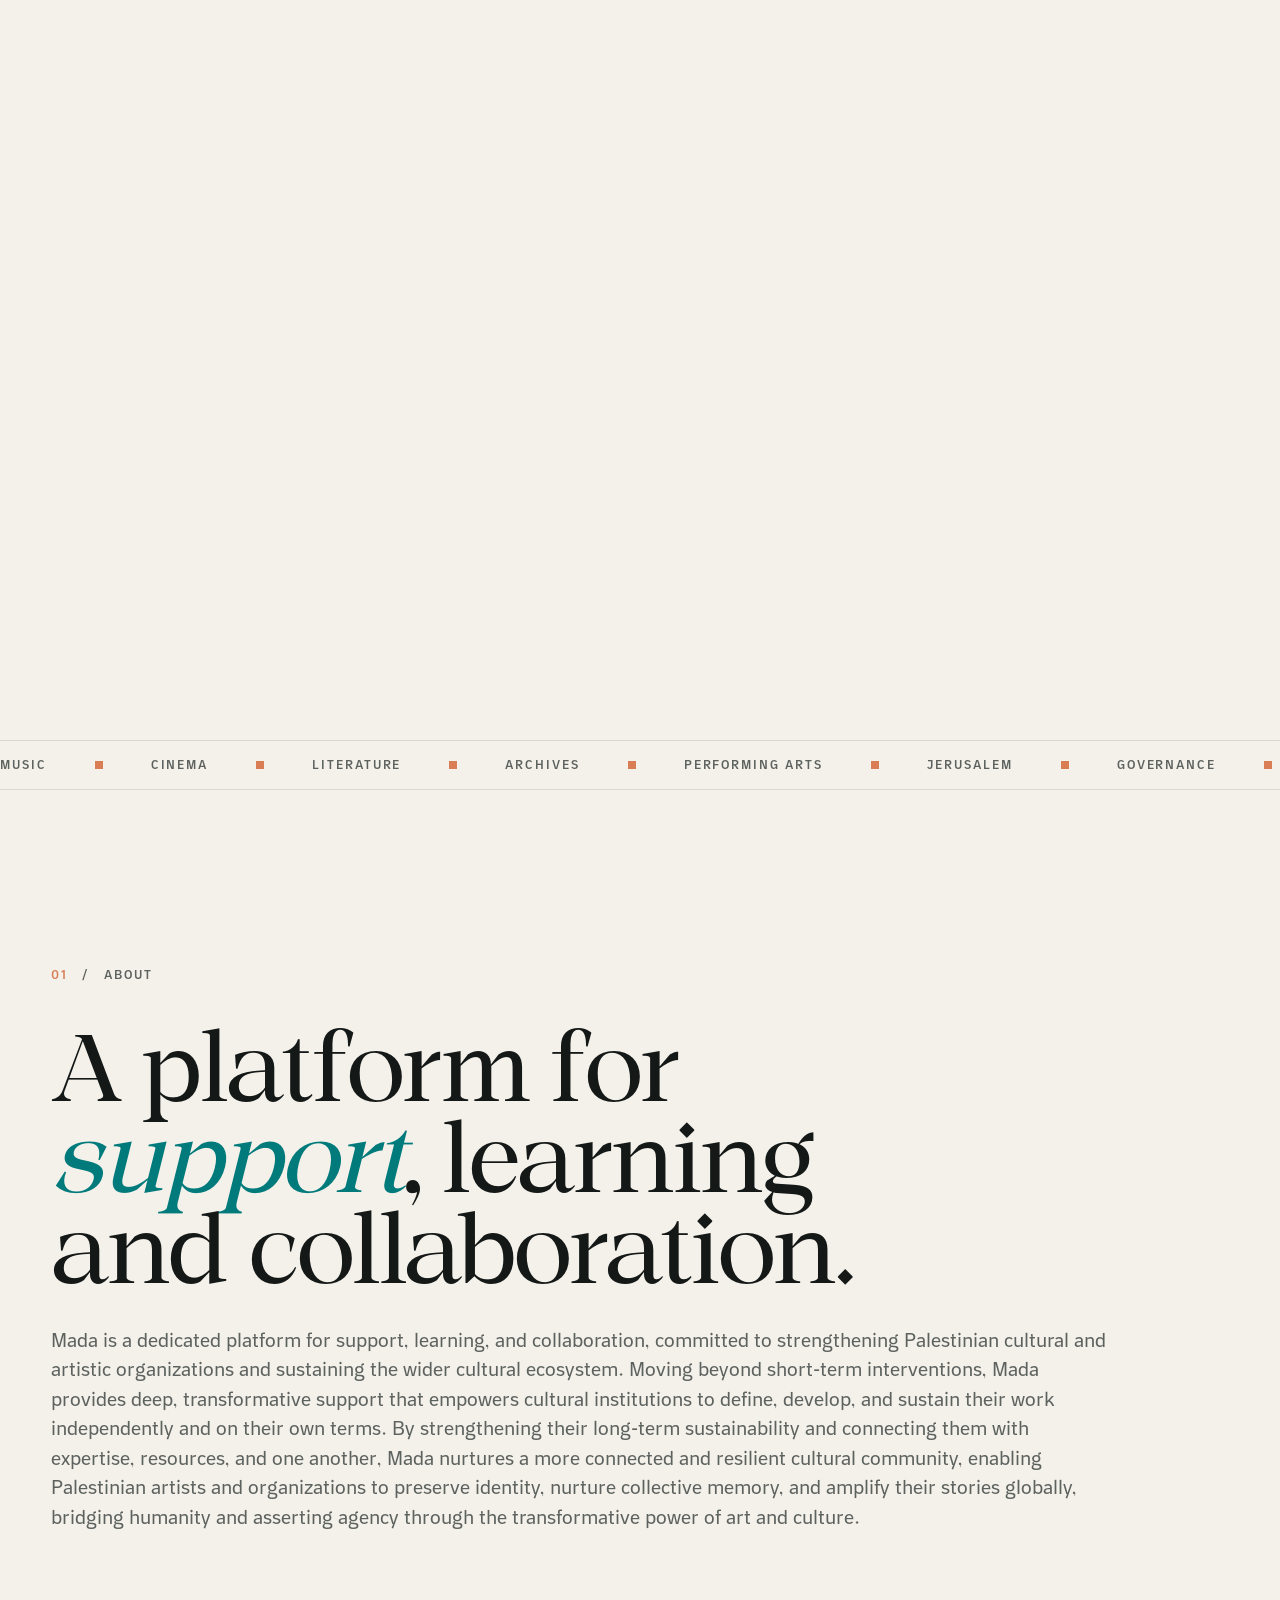
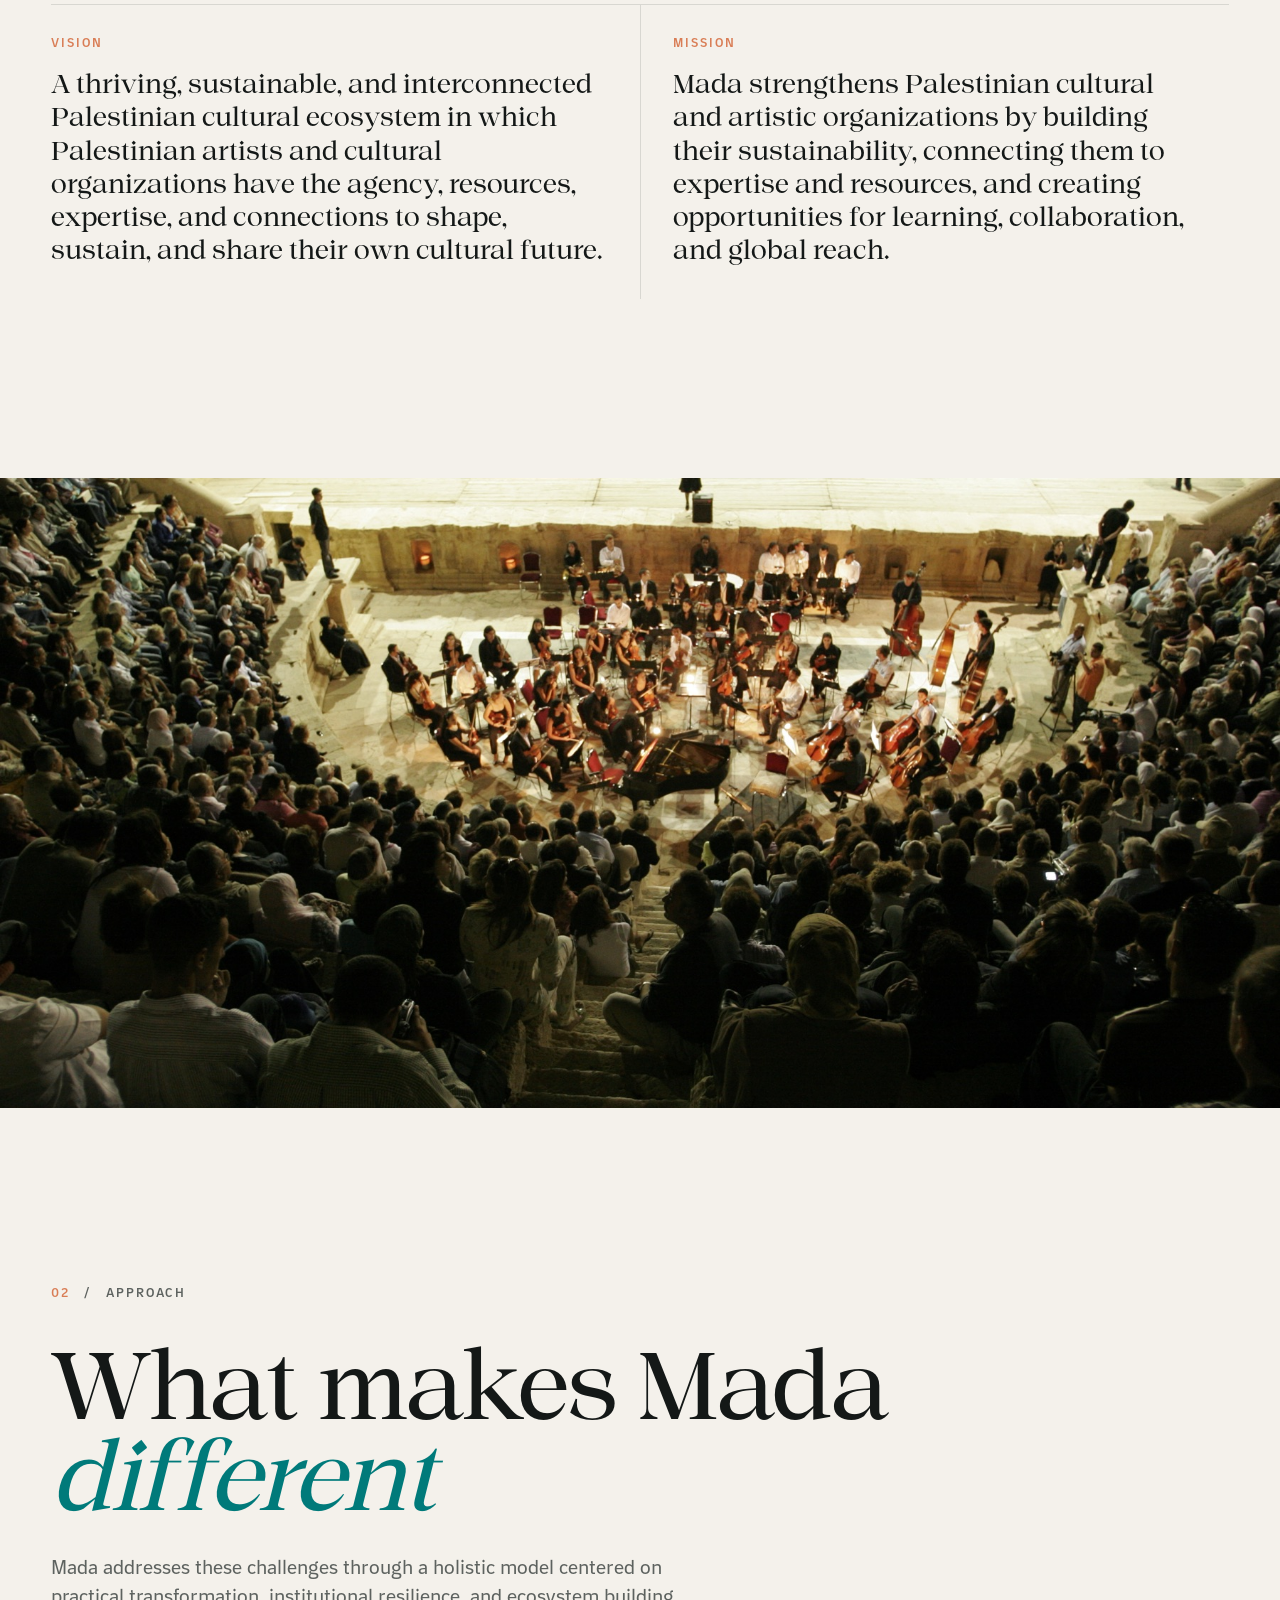
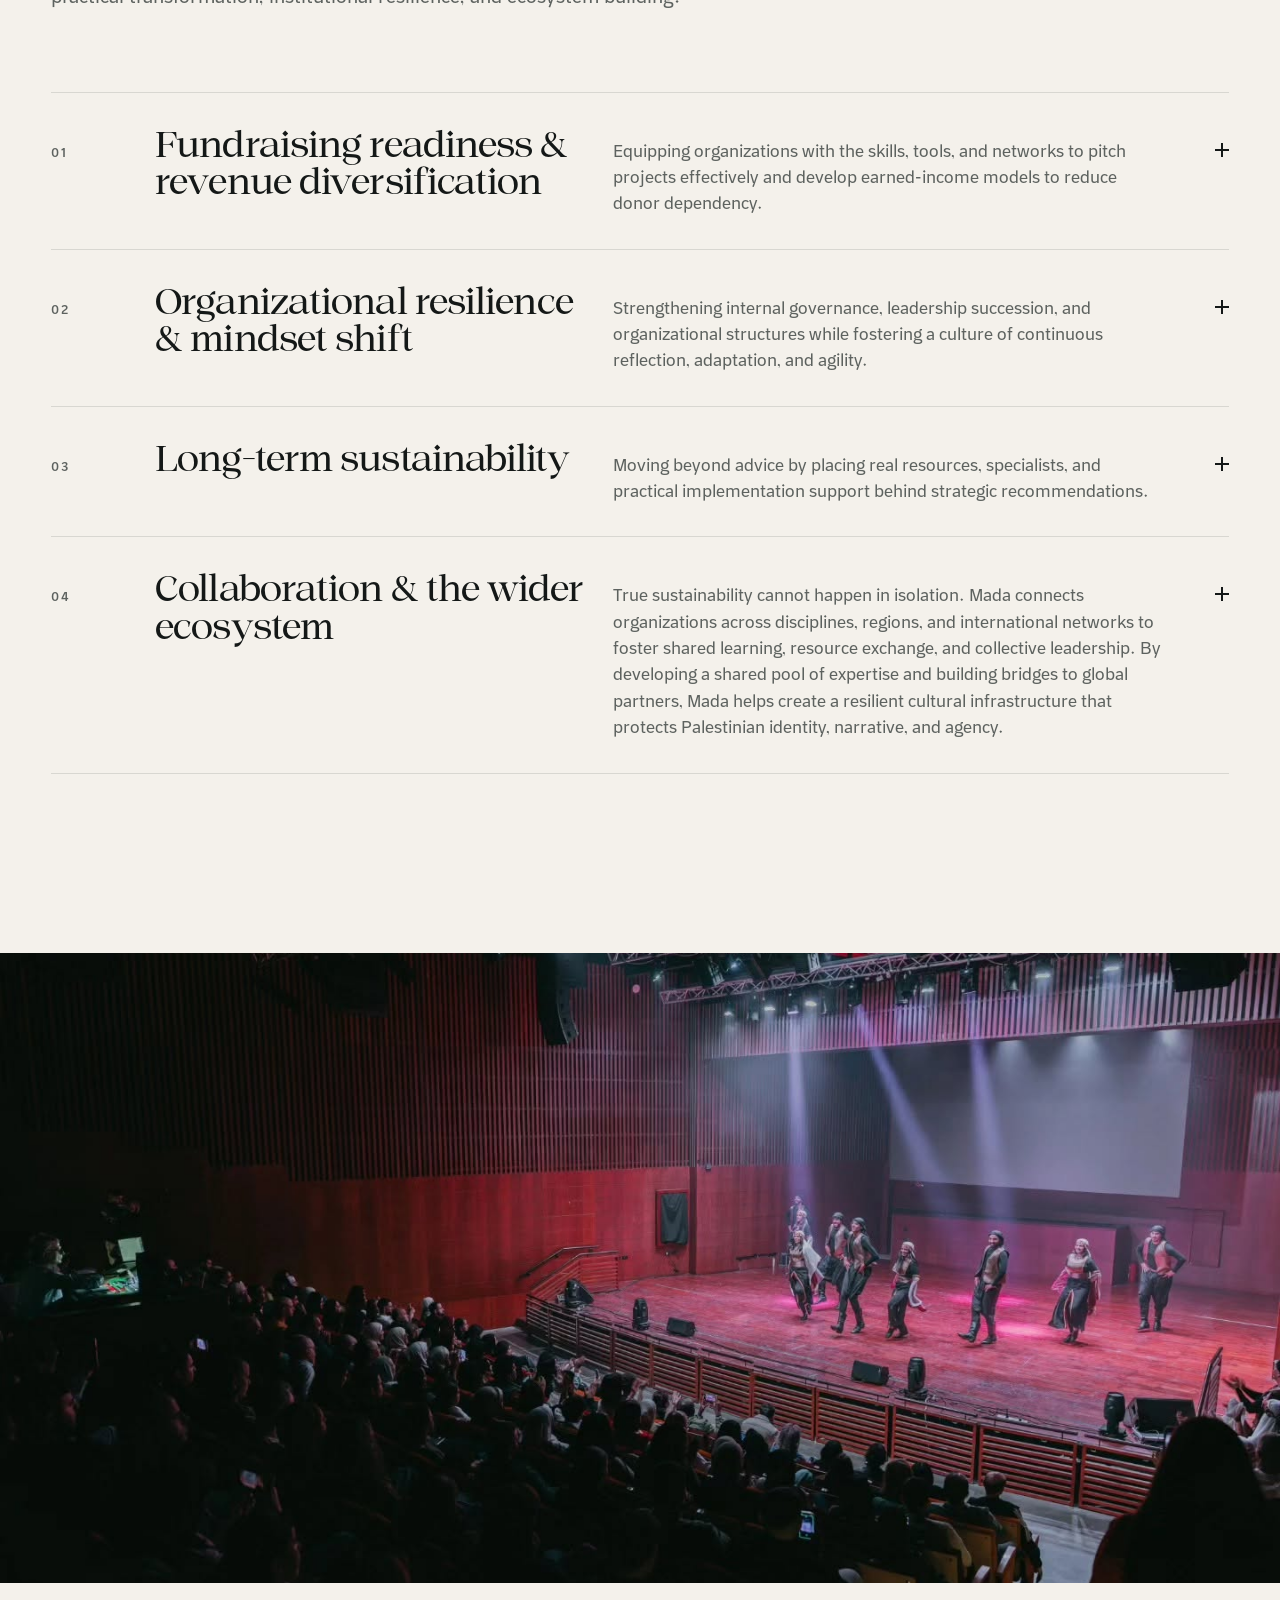
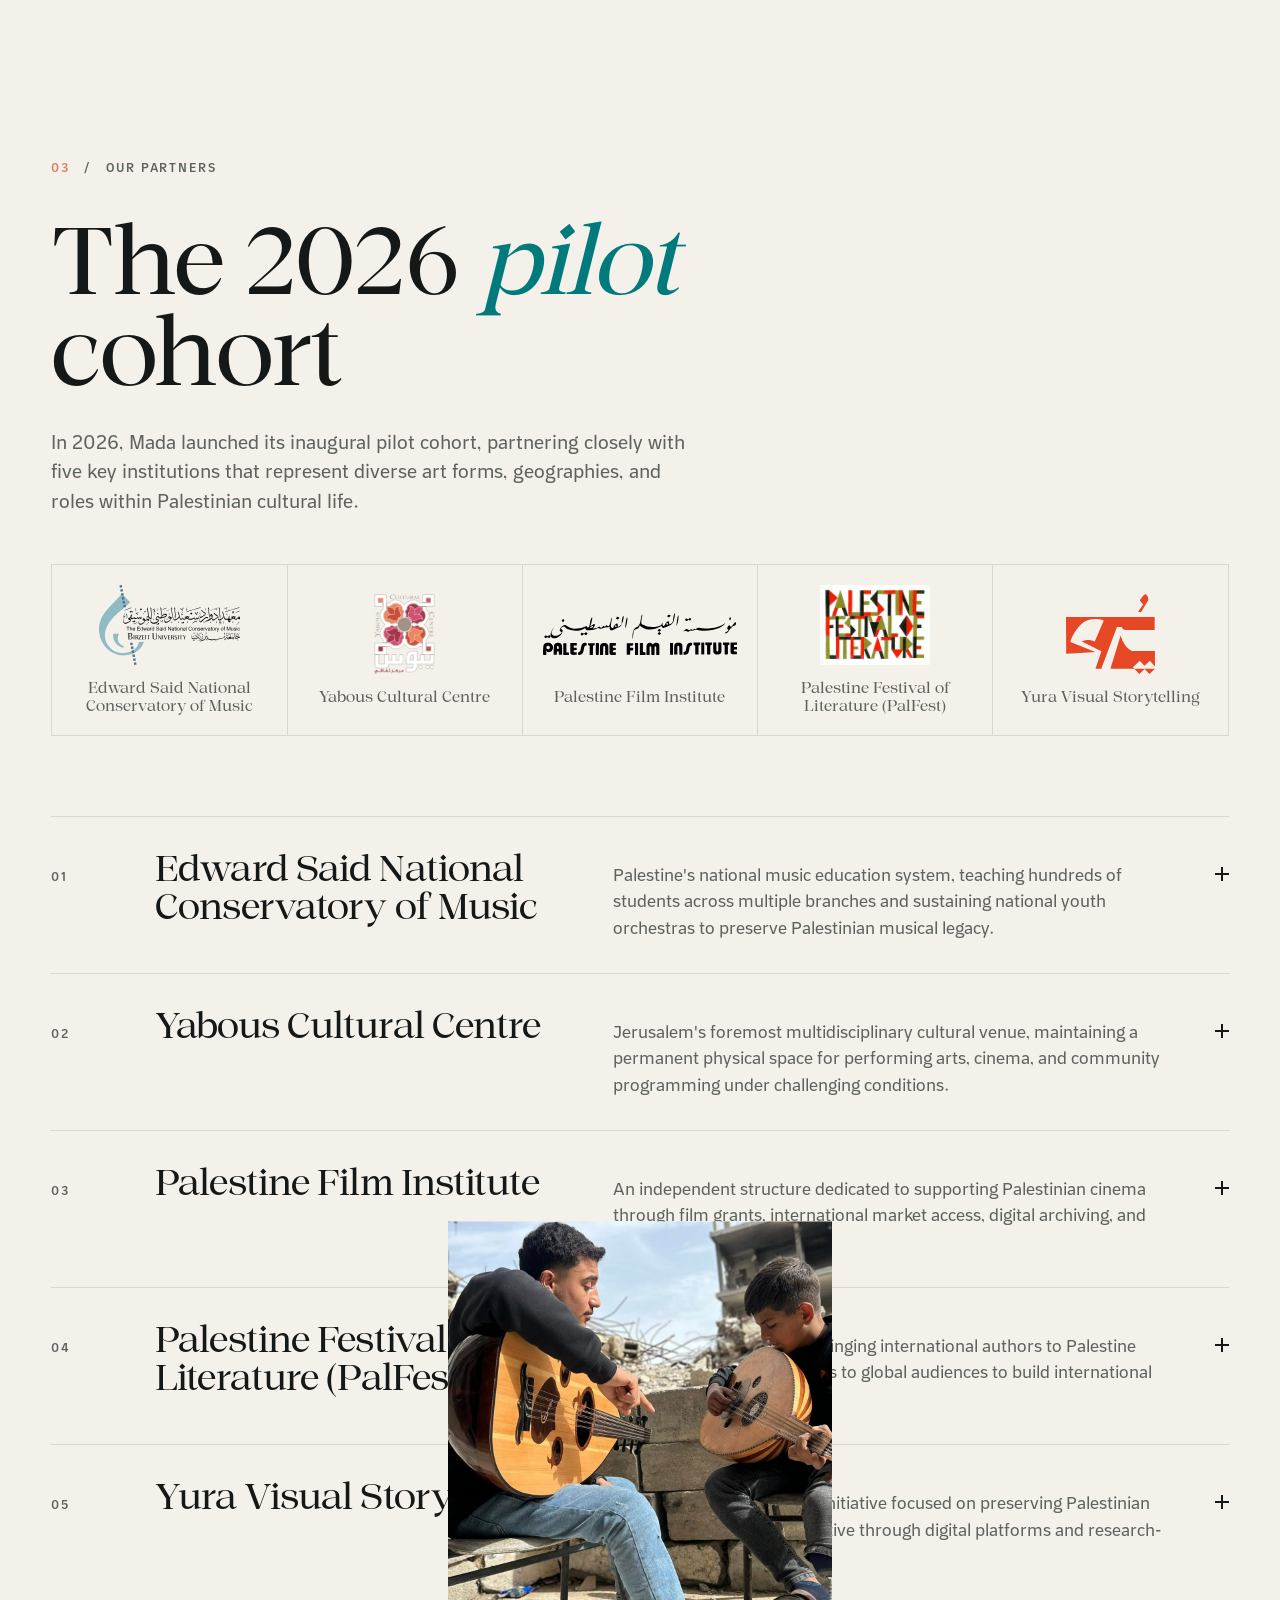
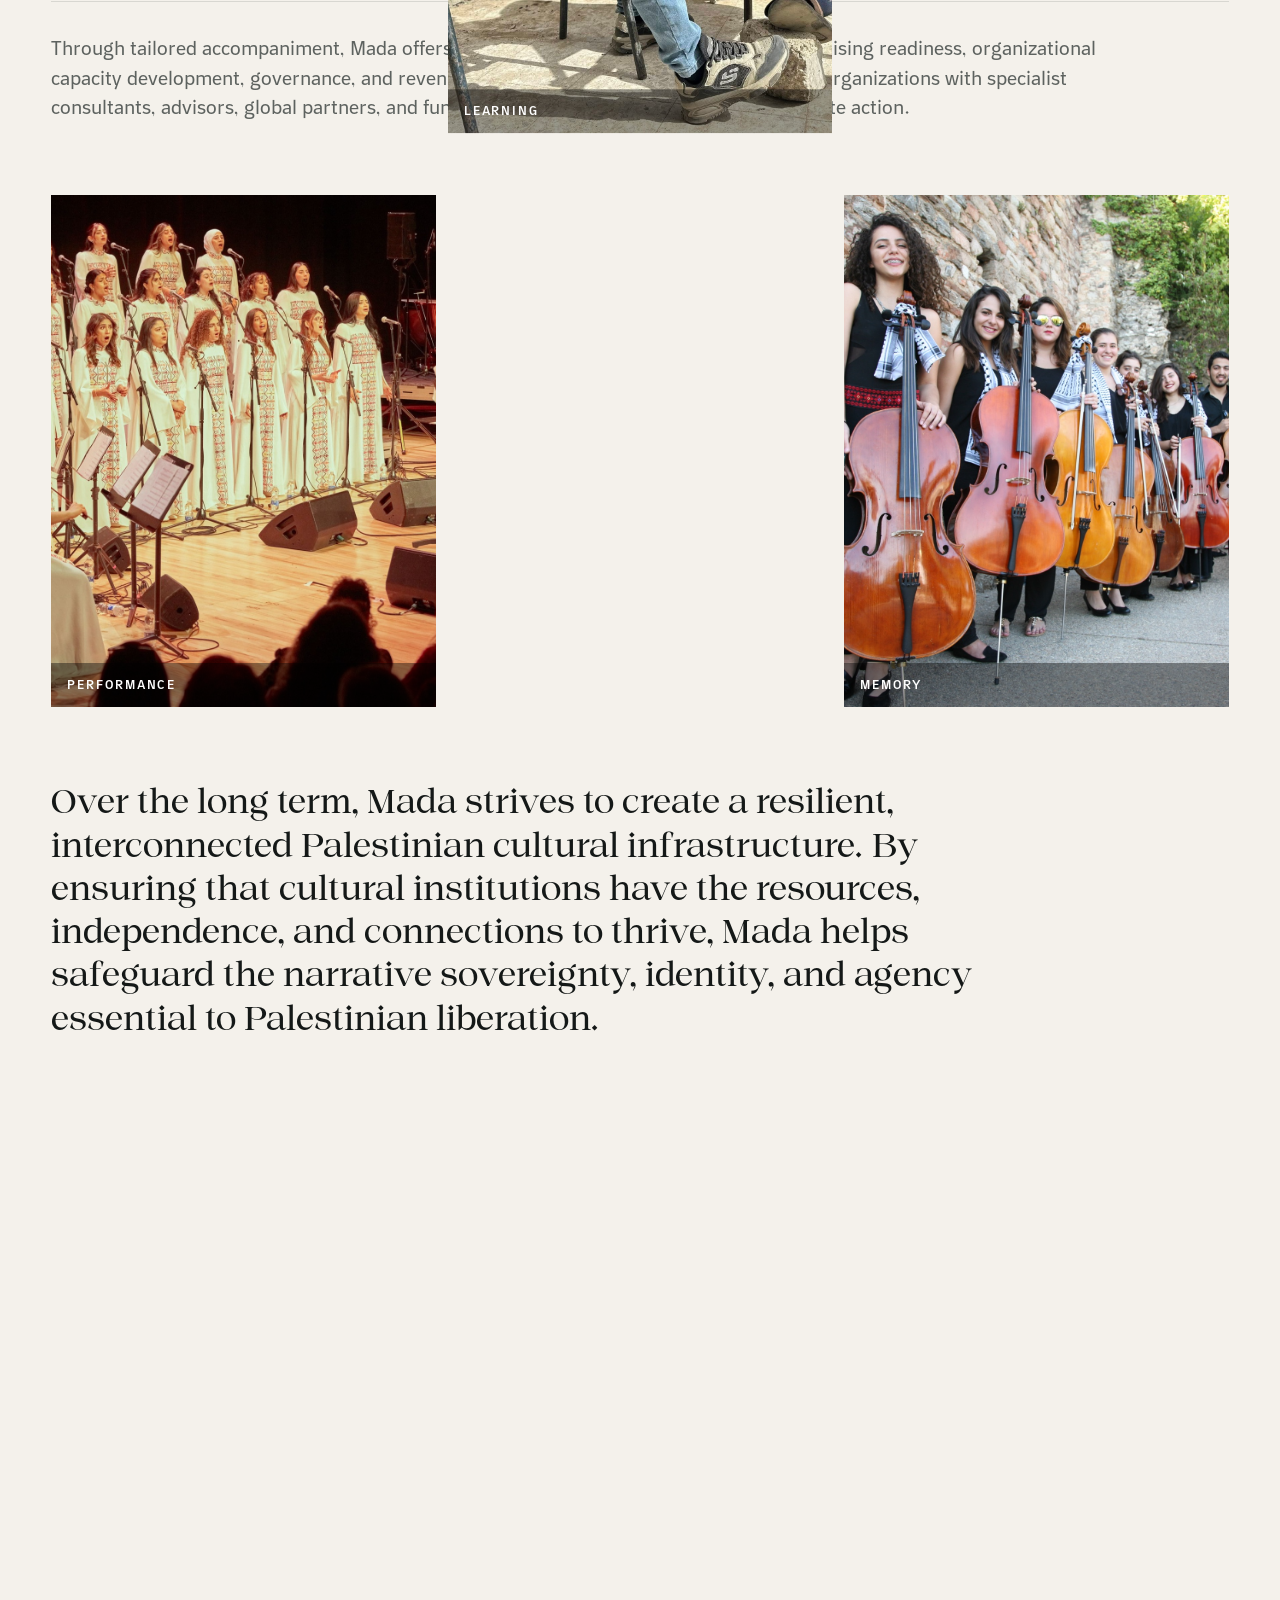
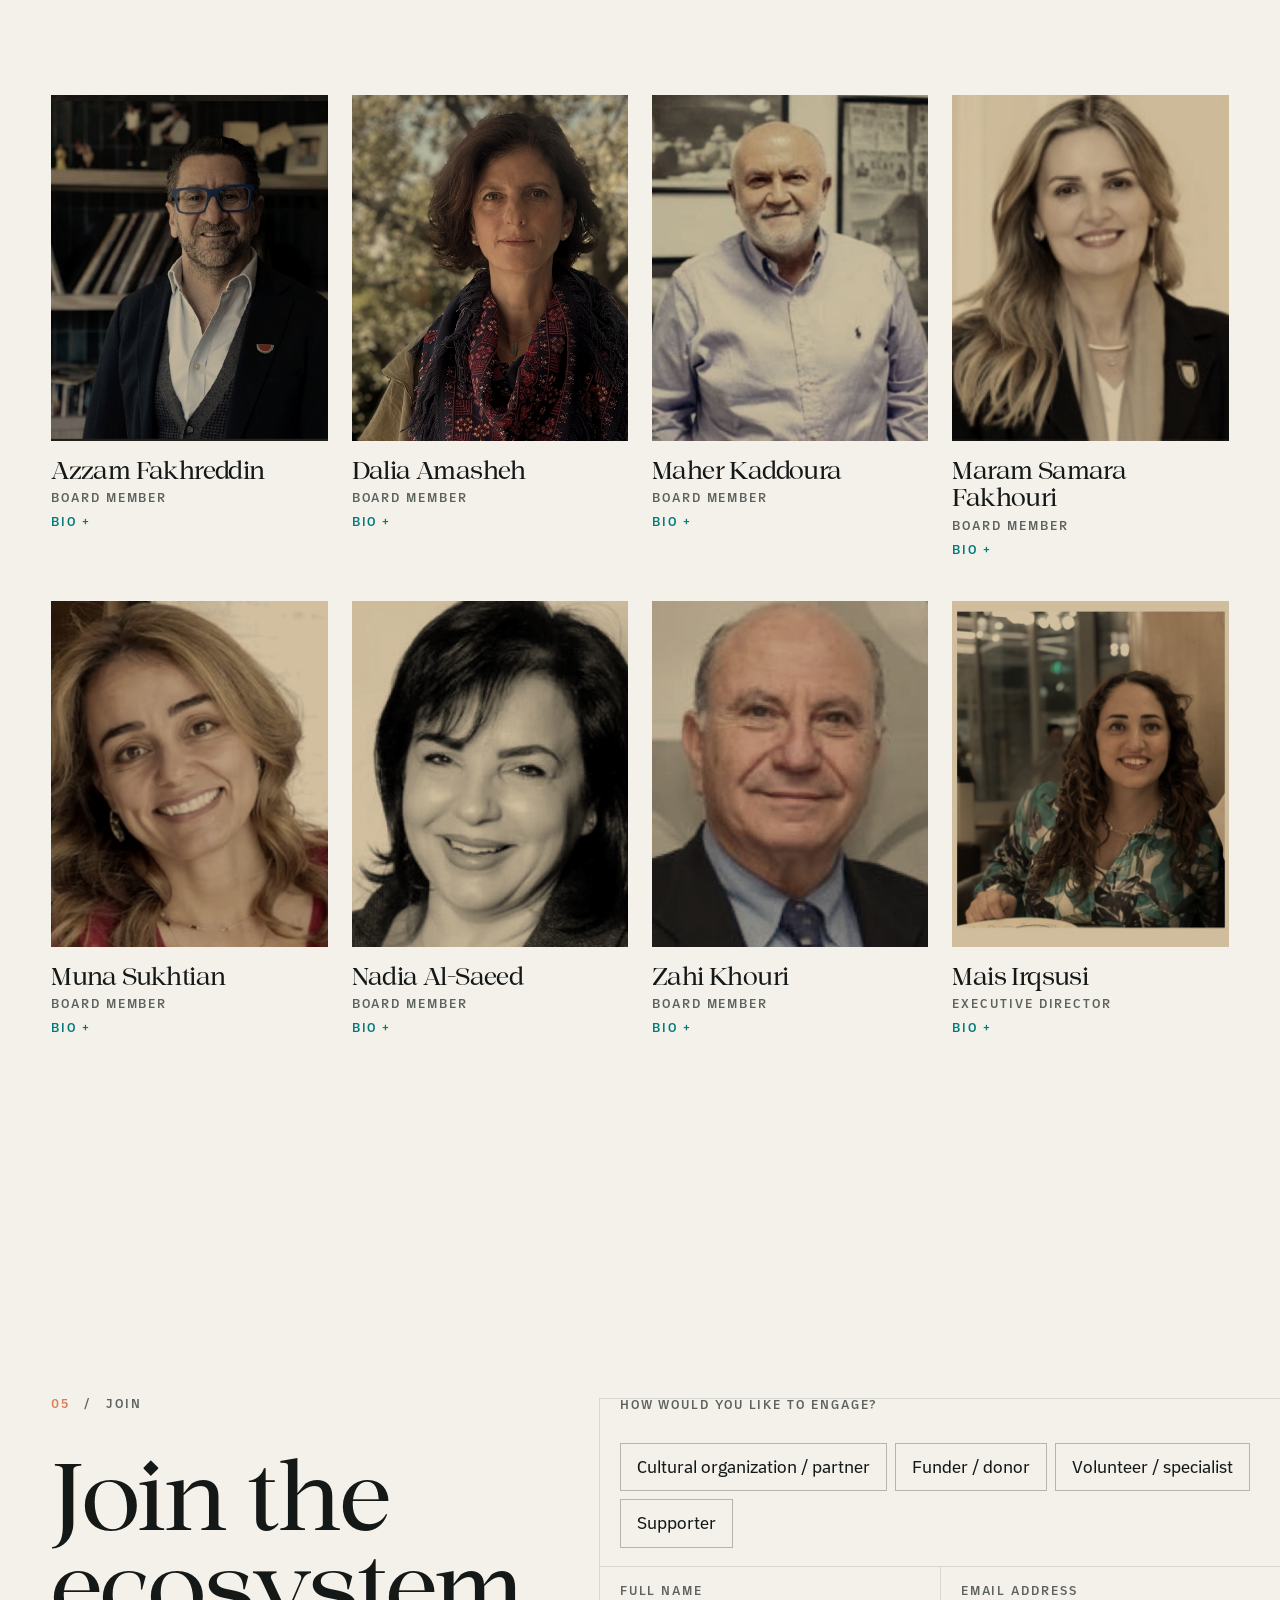
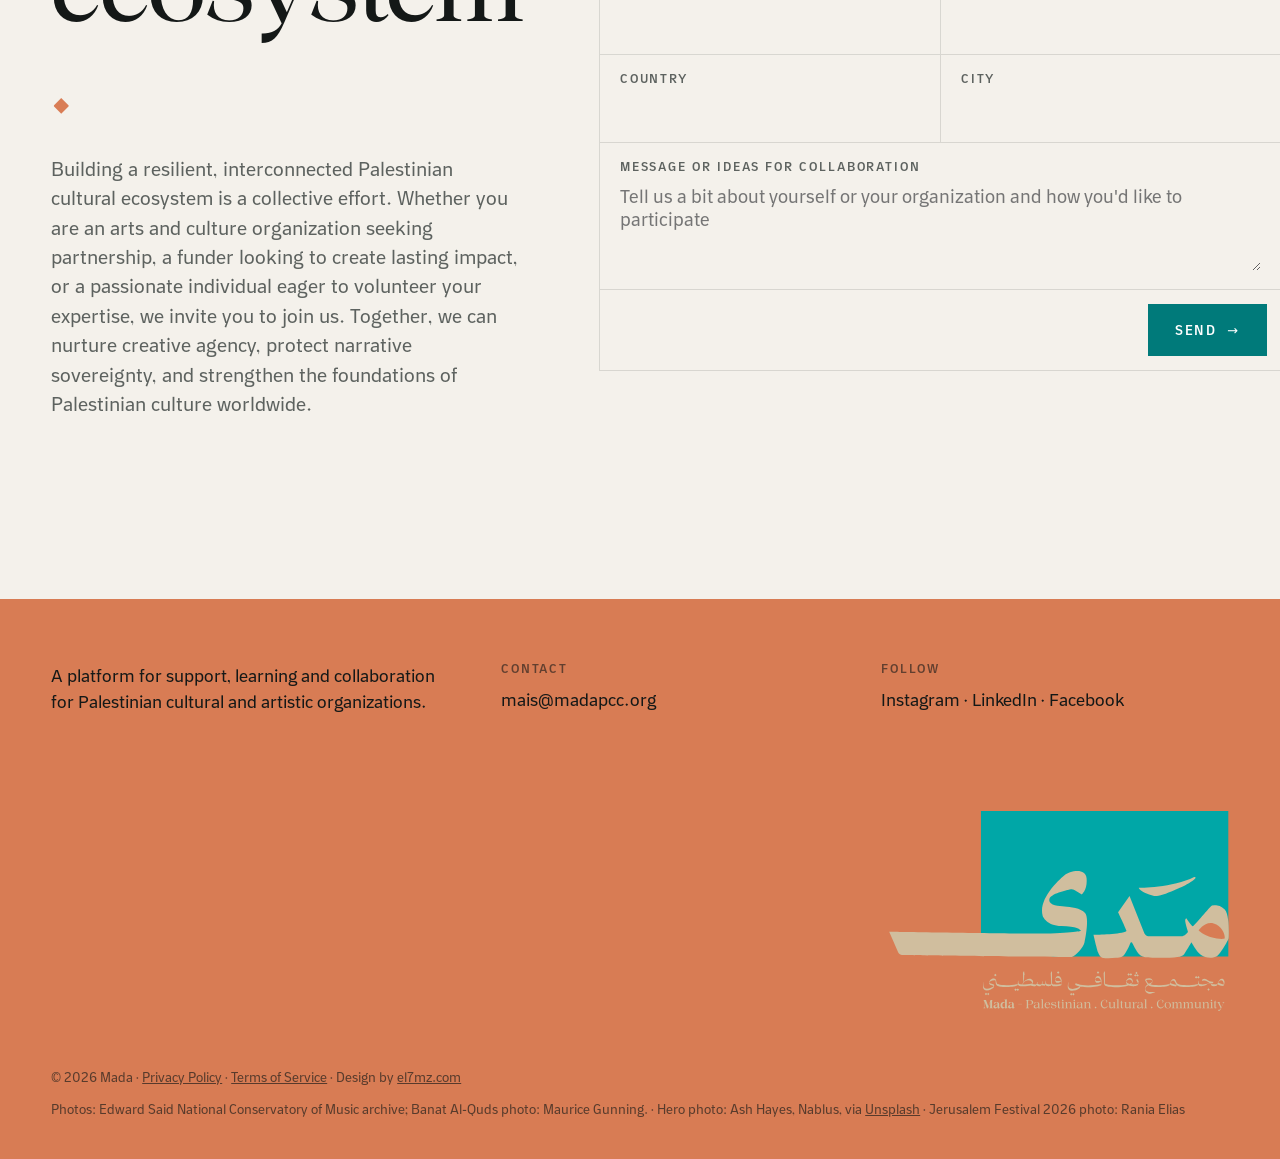
==== commit 33ac485c: "Replace placeholder photos with ESNCM and Banat Al-Quds photos, update credits" ====
--- a/index.html
+++ b/index.html
@@ -314,7 +314,7 @@
     </div>
   </section>
 
-  <figure class="band" data-par><img src="assets/img/sleeves.jpg" alt="" loading="lazy"></figure>
+  <figure class="band" data-par><img src="assets/img/esncm-orchestra-amman.jpg" alt="Palestine Youth Orchestra performing at the Roman Theatre, Amman, 2006" loading="lazy"></figure>
 
   <section class="block" id="approach">
     <div class="head label rv"><b>02</b> / <span data-i18n="nApproach">Approach</span></div>
@@ -338,9 +338,9 @@
     <div class="rows" id="orgs"></div>
     <p class="sub wide rv" data-i18n="cAcc">Through tailored accompaniment, Mada offers non-prescriptive support focused on fundraising readiness, organizational capacity development, governance, and revenue diversification. We also actively connect organizations with specialist consultants, advisors, global partners, and funders to help turn strategic plans into concrete action.</p>
     <div class="media">
-      <figure class="rv"><img src="assets/img/dabke.jpg" alt="Dabke dancers" loading="lazy"><figcaption class="label"><span data-i18n="fg1">Performance</span></figcaption></figure>
-      <figure class="rv" style="--i:1" id="par"><img src="assets/img/ballet.jpg" alt="Ballet students in Ramallah" loading="lazy"><figcaption class="label"><span data-i18n="fg2">Learning</span></figcaption></figure>
-      <figure class="rv" style="--i:2"><img src="assets/img/gate.jpg" alt="Damascus Gate, Jerusalem, 1840s" loading="lazy"><figcaption class="label"><span data-i18n="fg3">Memory</span></figcaption></figure>
+      <figure class="rv"><img src="assets/img/banat-alquds-ireland.jpg" alt="Banat Al-Quds performing in Limerick, Ireland, 2025" loading="lazy"><figcaption class="label"><span data-i18n="fg1">Performance</span></figcaption></figure>
+      <figure class="rv" style="--i:1" id="par"><img src="assets/img/lesson-gaza.jpg" alt="Oud teacher Saleh Jabr with his student Abdelrahman Al-Nashash, Bureij camp, Gaza, 2026" loading="lazy"><figcaption class="label"><span data-i18n="fg2">Learning</span></figcaption></figure>
+      <figure class="rv" style="--i:2"><img src="assets/img/esncm-orchestra-lyon.jpg" alt="Cello section of the Palestine Youth Orchestra, Lyon, France, 2015" loading="lazy"><figcaption class="label"><span data-i18n="fg3">Memory</span></figcaption></figure>
     </div>
     <p class="closing rv" data-i18n="cClose">Over the long term, Mada strives to create a resilient, interconnected Palestinian cultural infrastructure. By ensuring that cultural institutions have the resources, independence, and connections to thrive, Mada helps safeguard the narrative sovereignty, identity, and agency essential to Palestinian liberation.</p>
   </section>
@@ -390,7 +390,7 @@
   </div>
   <div class="small">
     <span>© 2026 Mada · <a href="privacy.html" data-i18n="privacy" style="text-decoration:underline">Privacy Policy</a> · <a href="terms.html" data-i18n="terms" style="text-decoration:underline">Terms of Service</a> · Design by <a href="https://el7mz.com" target="_blank" rel="noopener" style="text-decoration:underline">el7mz.com</a></span>
-    <span><span data-i18n="credits">Placeholder images: Wikimedia Commons. To be replaced with partner photos.</span> · <span data-i18n="heroCredit">Hero photo: Ash Hayes, Nablus, via</span> <a href="https://unsplash.com/photos/qQ_3Se2Vy20" style="text-decoration:underline">Unsplash</a> · <span data-i18n="bandCredit">Jerusalem Festival 2026 photo: Rania Elias</span></span>
+    <span><span data-i18n="credits">Photos: Edward Said National Conservatory of Music archive; Banat Al-Quds photo: Maurice Gunning.</span> · <span data-i18n="heroCredit">Hero photo: Ash Hayes, Nablus, via</span> <a href="https://unsplash.com/photos/qQ_3Se2Vy20" style="text-decoration:underline">Unsplash</a> · <span data-i18n="bandCredit">Jerusalem Festival 2026 photo: Rania Elias</span></span>
   </div>
 </footer>
 
@@ -457,7 +457,7 @@
   fName: "الاسم الكامل", fEmail: "البريد الإلكتروني", fCountry: "الدولة", fCity: "المدينة", fMsg: "رسالة أو أفكار للتعاون",
   fMsgPh: "عرّفنا بنفسك أو بمؤسستك وكيف تودّ المشاركة", send: "إرسال",
   fAbout: "منصة للدعم والتعلّم والتعاون للمؤسسات الثقافية والفنية الفلسطينية.", fContact: "تواصل", fFollow: "تابعنا",
-  credits: "صور مؤقتة من ويكيميديا كومنز، تُستبدل بصور الشركاء.", heroCredit: "صورة الواجهة: آش هايز، نابلس، عبر", privacy: "سياسة الخصوصية", terms: "شروط الاستخدام", bandCredit: "صورة مهرجان القدس 2026: رانيا إلياس",
+  credits: "الصور: أرشيف معهد إدوارد سعيد الوطني للموسيقى؛ صورة بنات القدس: موريس غانينغ.", heroCredit: "صورة الواجهة: آش هايز، نابلس، عبر", privacy: "سياسة الخصوصية", terms: "شروط الاستخدام", bandCredit: "صورة مهرجان القدس 2026: رانيا إلياس",
   ok: "شكرًا لك! وصلتنا رسالتك.", err: "تعذّر الإرسال. حاول مرة أخرى أو راسلنا عبر البريد.", soon: "قيد الإنشاء", req: "اختر نوع المشاركة وأضف اسمك وبريدك."
 };
 const en = { board: "Board member", readBio: "Bio", ok: "Thank you. We received your message.", err: "Couldn't send. Please try again or email us.", soon: "Under construction", req: "Choose how you'd like to engage, and add your name and email." };
